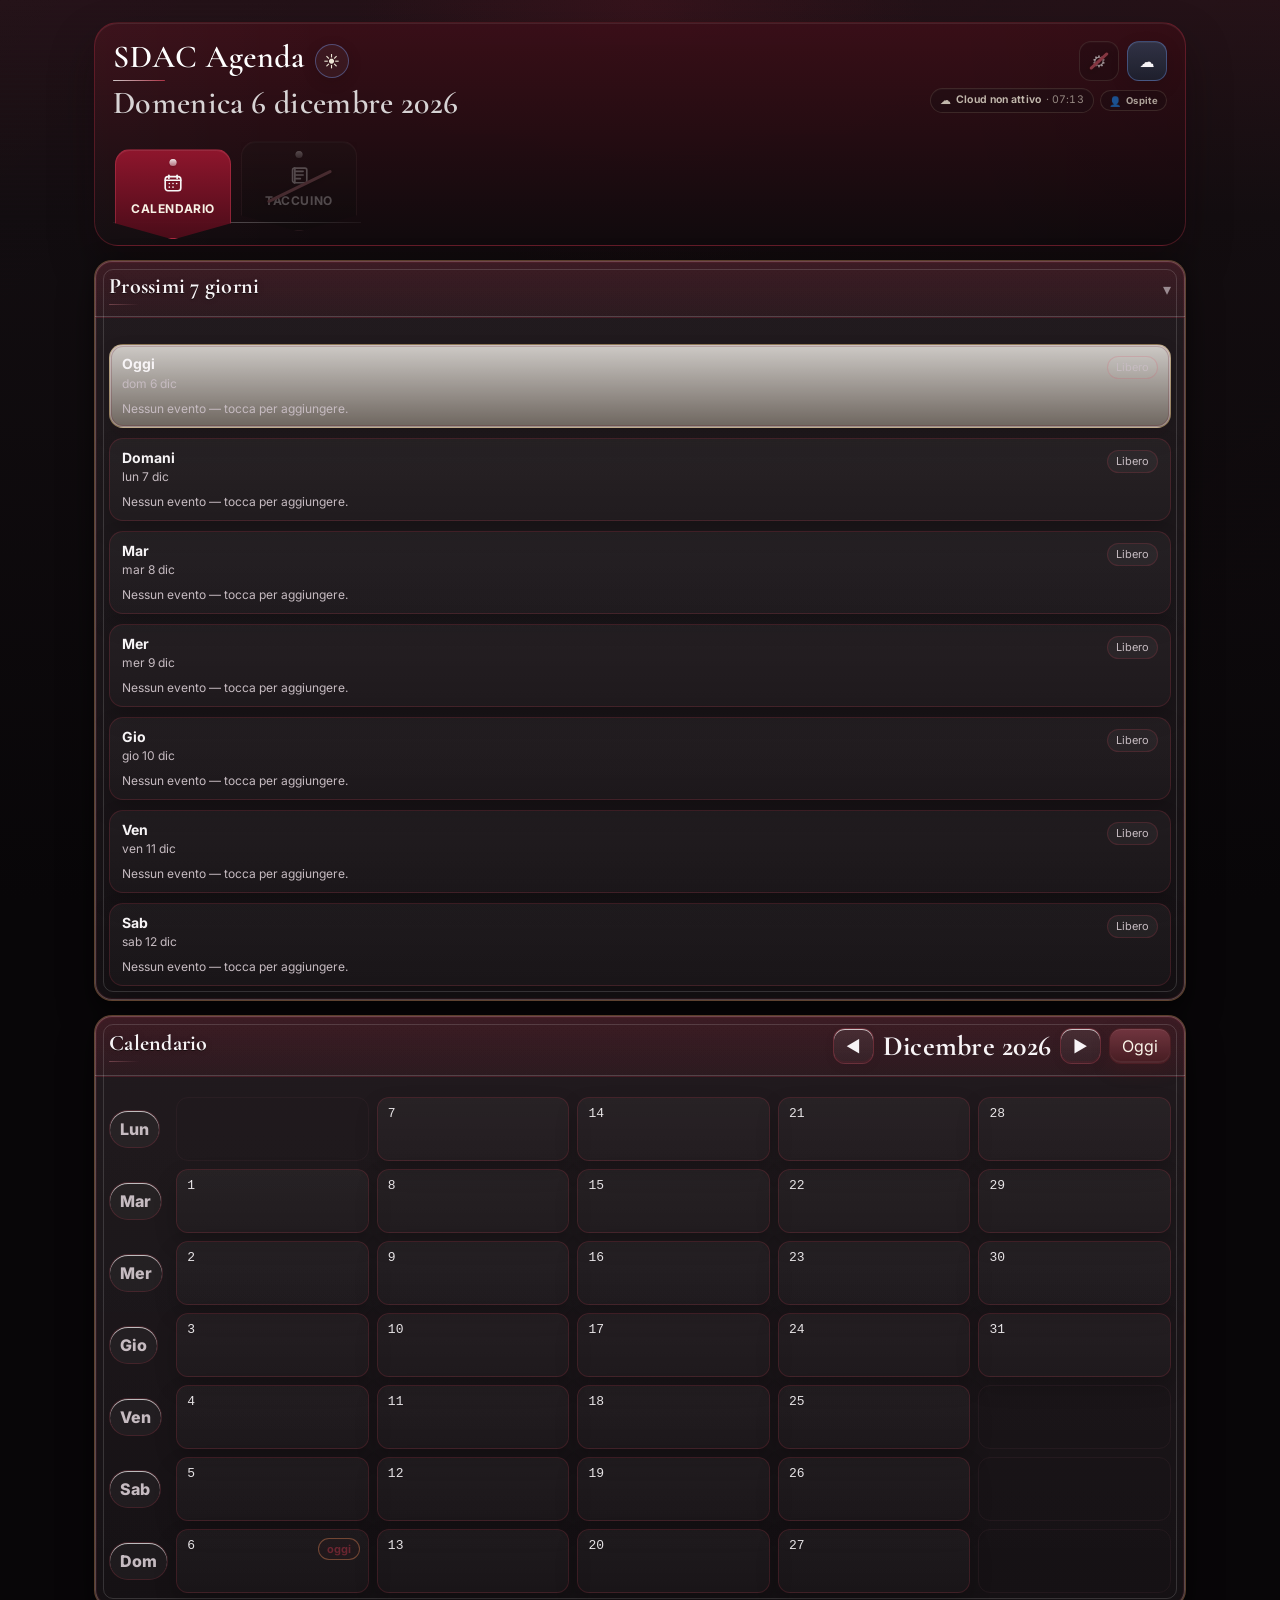
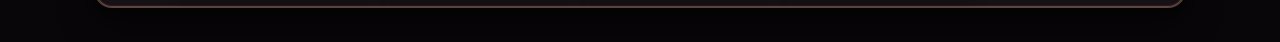
==== index.html @ 1e9d0b1c "Add files via upload" ====
<!doctype html>
<html lang="it">
<head>
  <meta charset="utf-8">
  <meta name="viewport" content="width=device-width, initial-scale=1">
  <meta http-equiv="X-UA-Compatible" content="IE=edge">
  <title>SDAC Agenda - Calendario condiviso della Scuola D'Arte Cinematografica di Genova</title>
  <meta name="theme-color" id="themeColorMeta" content="#9f1020">
  <meta name="description" content="SDAC Agenda: calendario condiviso, taccuino e rubrica per la Scuola D'Arte Cinematografica di Genova.">
  <meta name="apple-mobile-web-app-capable" content="yes">
  <meta name="apple-mobile-web-app-status-bar-style" content="black-translucent">
  <meta name="apple-mobile-web-app-title" content="SDAC Agenda">
  <script>
    (function(){
      try{
        var theme = localStorage.getItem("sdac_agenda_theme");
        if(theme === "light" || theme === "dark"){
          document.documentElement.setAttribute("data-theme", theme);
          document.documentElement.style.colorScheme = theme;
          var meta = document.getElementById("themeColorMeta");
          if(meta) meta.setAttribute("content", theme === "light" ? "#efe6d7" : "#9f1020");
        }
      }catch(e){}
    })();
  </script>
  <link rel="manifest" href="manifest.webmanifest">
  <link rel="icon" href="icons/icon.svg" type="image/svg+xml">
  <link rel="apple-touch-icon" href="icons/apple-touch-icon.png">
  <link rel="preconnect" href="https://fonts.googleapis.com">
  <link rel="preconnect" href="https://fonts.gstatic.com" crossorigin>
  <link href="https://fonts.googleapis.com/css2?family=Cormorant+Garamond:wght@500;600;700&family=Inter:wght@400;500;600;700&display=swap" rel="stylesheet">
  <link rel="stylesheet" href="style.css">
  <style>
    .brandRow{
      display:flex;
      align-items:center;
      gap:10px;
      min-width:0;
    }
    .themeToggleBtn{
      width:34px;
      height:34px;
      padding:0;
      justify-content:center;
      gap:0;
      border-radius:999px;
      border-color:rgba(122,162,255,.38);
      background:rgba(255,255,255,.045);
      color:rgba(244,238,221,.96);
      box-shadow:0 4px 14px rgba(24,10,13,.18);
      flex:0 0 auto;
      transition:border-color .16s ease, background .16s ease, transform .12s ease, box-shadow .16s ease;
    }
    .themeToggleBtn:hover{
      border-color:rgba(122,162,255,.62);
      background:rgba(122,162,255,.10);
      transform:translateY(-1px);
    }
    .themeToggleBtn:active{
      transform:translateY(0);
    }
    .themeToggleBtn .ico{
      font-size:16px;
    }
    :root[data-theme="light"]{
      --bg:#e7dcc8;
      --bg-deep:#d8ccb7;
      --bg-soft:#efe6d7;
      --panel:#fffaf0;
      --panel-strong:#fffdf7;
      --panel-soft:#f2e9d9;
      --text:#3a2a22;
      --muted:#6c584b;
      --line:#d5c2a1;
      --line-strong:#b78d55;
      --accent:#7a3040;
      --accent-strong:#5d2531;
      --accent-soft:#9a5160;
      --accent2:#c39a5d;
      --danger:#9a3f46;
      --shadow:0 18px 36px rgba(86,58,34,.12), 0 6px 14px rgba(86,58,34,.08);
      --shadow-soft:0 10px 22px rgba(86,58,34,.08);
    }
    :root[data-theme="light"] body{
      background:
        radial-gradient(circle at top, rgba(255,255,255,.72), transparent 34%),
        linear-gradient(180deg, #f7f0e4 0%, #ece1cf 30%, #ddd0bb 100%);
    }
    :root[data-theme="light"] body::before{
      background:
        linear-gradient(135deg, rgba(255,255,255,.24), transparent 28%, rgba(165,126,84,.06) 68%, transparent 100%),
        repeating-linear-gradient(0deg, rgba(124,88,57,.03) 0, rgba(124,88,57,.03) 2px, transparent 2px, transparent 5px);
      opacity:.42;
      mix-blend-mode:multiply;
    }
    :root[data-theme="light"] .brandTitle{
      color:#5b2a31;
    }
    :root[data-theme="light"] .brandTitle::after{
      background:linear-gradient(90deg, rgba(122,48,64,.75), rgba(195,154,93,.68));
    }
    :root[data-theme="light"] .todayLine{
      color:#6b5646;
    }
    :root[data-theme="light"] .themeToggleBtn{
      border-color:rgba(122,48,64,.22);
      background:rgba(122,48,64,.06);
      color:#6a2b37;
      box-shadow:0 4px 14px rgba(86,58,34,.10);
    }
    :root[data-theme="light"] .themeToggleBtn:hover{
      border-color:rgba(122,48,64,.42);
      background:rgba(122,48,64,.12);
    }
    :root[data-theme="light"] .card{
      background:rgba(255,252,245,.74);
      backdrop-filter:blur(6px);
    }
    :root[data-theme="light"] .cardHeader{
      background:rgba(122,48,64,.06);
    }
    :root[data-theme="light"] .btn,
    :root[data-theme="light"] .tab{
      background:rgba(122,48,64,.03);
    }
    :root[data-theme="light"] .btn:hover,
    :root[data-theme="light"] .tab:hover{
      background:rgba(122,48,64,.07);
    }
    :root[data-theme="light"] .btn.primary{
      background:rgba(122,48,64,.10);
      border-color:rgba(122,48,64,.30);
    }
    :root[data-theme="light"] .btn.danger{
      background:rgba(154,63,70,.08);
      border-color:rgba(154,63,70,.25);
    }
    :root[data-theme="light"] .bookmarkTab{
      color:#fdf9f1;
      box-shadow:0 12px 20px rgba(86,58,34,.10);
    }
    :root[data-theme="light"] .bookmarkTab--calendar{
      background:linear-gradient(180deg, rgba(139,64,79,.96), rgba(104,43,56,.98));
    }
    :root[data-theme="light"] .bookmarkTab--notebook{
      background:linear-gradient(180deg, rgba(95,112,90,.96), rgba(70,86,66,.98));
      border-color:rgba(120,111,79,.28);
    }
    :root[data-theme="light"] .bookmarkTab--contacts{
      background:linear-gradient(180deg, rgba(173,122,66,.96), rgba(138,95,51,.98));
      border-color:rgba(176,138,74,.30);
    }
    :root[data-theme="light"] .bookmarkTab--today{
      background:linear-gradient(180deg, rgba(175,106,77,.96), rgba(142,78,52,.98));
      border-color:rgba(176,138,74,.28);
    }
    :root[data-theme="light"] .bookmarkTab.active{
      box-shadow:0 14px 24px rgba(86,58,34,.14);
      filter:saturate(1.02) brightness(1.02);
    }
    @media (max-width: 860px){
      .brandRow{
        width:100%;
      }
    }
  </style>

</head>
<body>
  <div class="wrap">
    <header>
      <div class="headerTop">
        <div class="headLeft">
          <div class="brandBlock">
            <div class="brandRow">
              <h1 class="brandTitle">SDAC Agenda</h1>
              <button class="btn iconBtn themeToggleBtn" id="themeToggleBtn" type="button" title="Passa alla modalità chiara" aria-label="Passa alla modalità chiara">
                <span class="ico" id="themeToggleIcon">☀️</span>
              </button>
            </div>
            <button id="todayLine" class="todayLine todayLineButton" type="button" title="Apri Oggi" aria-label="Apri la pagina Oggi"></button>
          </div>
        </div>

        <div class="actionsBlock">
          <div class="actions">
            <button class="btn hidden installActionBtn" id="installBtn" type="button" title="Installa SDAC Agenda">Installa</button>

            <div class="settingsMenuWrap" id="settingsMenuWrap">
              <button class="btn iconBtn settingsMenuBtn" id="settingsMenuBtn" type="button" title="Impostazioni" aria-label="Apri Impostazioni" aria-haspopup="menu" aria-expanded="false">
                <span class="ico" aria-hidden="true">⚙️</span>
              </button>
              <div class="settingsDropdown" id="settingsMenu" role="menu" aria-label="Impostazioni" hidden>
                <button class="settingsMenuItem" id="btnExport" type="button" role="menuitem" title="Esporta tutti i dati in un file JSON">
                  <span class="settingsMenuItemIcon" aria-hidden="true">📤</span>
                  <span>Esporta</span>
                </button>
                <button class="settingsMenuItem" id="btnImportTrigger" type="button" role="menuitem" title="Importa i dati da un file JSON">
                  <span class="settingsMenuItemIcon" aria-hidden="true">⬆️</span>
                  <span>Importa</span>
                </button>
                <input id="importFile" type="file" accept="application/json" aria-label="Importa JSON" hidden>
                <button class="settingsMenuItem settingsMenuItem--danger" id="btnReset" type="button" role="menuitem" title="Azzera tutto dopo aver creato un export di sicurezza">
                  <span class="settingsMenuItemIcon" aria-hidden="true">♻️</span>
                  <span>Reset</span>
                </button>
              </div>
            </div>

            <button class="btn iconBtn cloudActionBtn" id="btnCloudRefresh" type="button" title="Controlla e sincronizza il cloud" aria-label="Controlla e sincronizza il cloud">
              <span class="ico cloudActionIcon" aria-hidden="true">☁️</span>
            </button>
            <button class="btn loginActionBtn" id="loginBtn">Accesso</button>
          </div>

          <div class="headerStatusStack">
            <div class="cloudSyncStatus" id="cloudSyncStatus" data-state="idle" role="status" aria-live="polite" title="Cloud non verificato">
              <span class="cloudStatusIcon" aria-hidden="true">☁️</span>
              <span class="cloudStatusText">Non verificato</span>
              <span class="cloudStatusMeta" aria-hidden="true"></span>
            </div>
            <div class="sessionRoleBadge" id="sessionRoleBadge" data-role="guest" title="Ruolo attivo: Ospite" aria-label="Ruolo attivo: Ospite">
              <span class="sessionRoleIcon" id="sessionRoleIcon" aria-hidden="true">👤</span>
              <span class="sessionRoleText" id="sessionRoleText">Ospite</span>
            </div>
          </div>
        </div>
      </div>

      <div class="headerNav">
        <div class="tabs inlineTabs bookmarkTabs" aria-label="Navigazione principale">
          <div class="tab active bookmarkTab bookmarkTab--calendar" data-view="calendar" role="button" tabindex="0" aria-label="Calendario" title="Calendario">
            <span class="tabPin" aria-hidden="true"></span>
            <span class="tabIcon" aria-hidden="true">
              <svg viewBox="0 0 24 24" fill="none" xmlns="http://www.w3.org/2000/svg">
                <rect x="3.5" y="5" width="17" height="15.5" rx="3"></rect>
                <path d="M7.5 3.5V7"></path>
                <path d="M16.5 3.5V7"></path>
                <path d="M3.5 9H20.5"></path>
                <path d="M8 12.5H8.01"></path>
                <path d="M12 12.5H12.01"></path>
                <path d="M16 12.5H16.01"></path>
                <path d="M8 16.5H8.01"></path>
                <path d="M12 16.5H12.01"></path>
              </svg>
            </span>
            <span class="tabText">Calendario</span>
          </div>
          <div class="tab bookmarkTab bookmarkTab--notebook" data-view="notebook" role="button" tabindex="0" aria-label="Taccuino" title="Taccuino">
            <span class="tabPin" aria-hidden="true"></span>
            <span class="tabIcon" aria-hidden="true">
              <svg viewBox="0 0 24 24" fill="none" xmlns="http://www.w3.org/2000/svg">
                <path d="M7 4.5H18.5C19.6 4.5 20.5 5.4 20.5 6.5V18.5C20.5 19.6 19.6 20.5 18.5 20.5H7"></path>
                <path d="M7 4.5C5.9 4.5 5 5.4 5 6.5V18.5C5 19.6 5.9 19.6 7 20.5"></path>
                <path d="M8.5 8H16.5"></path>
                <path d="M8.5 12H16.5"></path>
                <path d="M8.5 16H13.5"></path>
                <path d="M7.5 4.5V20.5"></path>
              </svg>
            </span>
            <span class="tabText">Taccuino</span>
          </div>
          <div class="tab bookmarkTab bookmarkTab--courses schoolRoleTab" data-view="courses" role="button" tabindex="0" aria-label="Corsi" title="Corsi">
            <span class="tabPin" aria-hidden="true"></span>
            <span class="tabIcon" aria-hidden="true">
              <svg viewBox="0 0 24 24" fill="none" xmlns="http://www.w3.org/2000/svg">
                <path d="M3 9.2 12 4l9 5.2-9 5.2L3 9.2Z"></path>
                <path d="M6.5 11.2V16c2.9 2.2 8.1 2.2 11 0v-4.8"></path>
                <path d="M21 9.3v5.4"></path>
              </svg>
            </span>
            <span class="tabText">Corsi</span>
          </div>
          <div class="tab bookmarkTab bookmarkTab--students schoolRoleTab" data-view="students" role="button" tabindex="0" aria-label="Studenti" title="Studenti">
            <span class="tabPin" aria-hidden="true"></span>
            <span class="tabIcon" aria-hidden="true">
              <svg viewBox="0 0 24 24" fill="none" xmlns="http://www.w3.org/2000/svg">
                <circle cx="9" cy="8" r="3"></circle>
                <path d="M3.8 18.5c.6-3.2 2.5-5 5.2-5s4.6 1.8 5.2 5"></path>
                <circle cx="17" cy="9" r="2.2"></circle>
                <path d="M15.5 14.2c2.8-.5 4.8 1.1 5.2 4.3"></path>
              </svg>
            </span>
            <span class="tabText">Studenti</span>
          </div>
          <div class="tab bookmarkTab bookmarkTab--administration schoolRoleTab" data-view="administration" role="button" tabindex="0" aria-label="Amministrazione" title="Amministrazione">
            <span class="tabPin" aria-hidden="true"></span>
            <span class="tabIcon" aria-hidden="true">
              <svg viewBox="0 0 24 24" fill="none" xmlns="http://www.w3.org/2000/svg">
                <rect x="3.5" y="7" width="17" height="12.5" rx="2.5"></rect>
                <path d="M8 7V5.5C8 4.7 8.7 4 9.5 4h5c.8 0 1.5.7 1.5 1.5V7"></path>
                <path d="M3.5 11.5h17"></path>
                <path d="M12 10v3"></path>
              </svg>
            </span>
            <span class="tabText">Amministr.</span>
          </div>
        </div>
      </div>
    </header>

    <!-- Calendar view -->
    <section id="view-calendar">
      <div class="calendarStack">
        <div class="card agendaWeekCard collapsible" id="agendaWeekCard">
          <div class="cardHeader collapsibleHeader" role="button" tabindex="0" aria-expanded="true" aria-controls="agendaWeekBody">
            <h2>Prossimi 7 giorni</h2>
            <span class="chev">▾</span>
          </div>
          <div class="cardBody" id="agendaWeekBody">
            <div class="agendaWeekList" id="agendaWeekList"></div>
          </div>
        </div>

        <div class="card todoPanelCard">
          <div class="cardBody">
            <div id="todoMiniPanel" class="todoMiniPanel">
              <div class="todoMiniHead">
                <div id="toggleTodos" class="summaryLink" role="button" tabindex="0" aria-expanded="true" aria-controls="todoMiniBody">
                  <div class="summaryLinkLabel">
                    <div class="summaryTitle">Attività in evidenza</div>
                  </div>
                  <div class="summaryLinkRight" aria-hidden="true">
                    <span class="miniChevron">▾</span>
                  </div>
                </div>
                <button class="miniPlusBtn" id="openTodosBtn" type="button" aria-label="Apri Taccuino SDAC" title="Apri Taccuino SDAC">+</button>
              </div>

              <div class="todoMiniBody" id="todoMiniBody">
                <div class="list" id="todoActiveList"></div>
              </div>
            </div>
          </div>
        </div>

        <div class="card calendarMonthCard">
          <div class="cardHeader">
            <h2>Calendario</h2>
            <div class="calControls">
              <button class="btn" id="prevMonth" title="Mese precedente">◀</button>
              <div class="monthTitle" id="monthTitle">—</div>
              <button class="btn" id="nextMonth" title="Mese successivo">▶</button>
              <button class="btn primary" id="jumpToday" title="Vai al mese corrente">Oggi</button>
            </div>
          </div>
          <div class="cardBody">
            <div class="calListGrid" id="calListGrid"></div>
          </div>
        </div>
      </div>
    </section>

    <!-- Notebook view -->
    <section id="view-notebook" class="hidden">
      <div class="grid">
        <div class="card notesCard">
          <div class="cardHeader">
            <h2>Note operative SDAC</h2>
          </div>
          <div class="cardBody notesCardBody">

            <div class="card collapsible collapsed notesEditorCard" id="notesEditorCard" style="box-shadow:none">
              <div class="cardHeader collapsibleHeader" role="button" tabindex="0" aria-expanded="false" aria-controls="notesEditorBody">
                <h2>Scrivi / Modifica nota</h2>
                <div class="notesHeaderMeta">
                  <span class="hint" id="notesEditorStatus">Nuova nota</span>
                  <span class="chev">▾</span>
                </div>
              </div>
              <div class="cardBody" id="notesEditorBody">
                <div class="field">
                  <label>Titolo</label>
                  <input id="quickNoteTitle" type="text" placeholder="Es: Idee, appunti, cose da ricordare...">
                </div>
                <div class="field">
                  <label>Nota</label>
                  <textarea id="quickNotes" placeholder="Scrivi qui..."></textarea>
                </div>

                <div class="notesToolbar">
                  <div class="notesToolbarActions">
                    <button class="btn primary" id="btnSaveNote" type="button">Salva</button>
                  </div>
                </div>
              </div>
            </div>

            <div class="card collapsible notesListCard" id="notesListCard" style="box-shadow:none">
              <div class="cardHeader collapsibleHeader" role="button" tabindex="0" aria-expanded="true" aria-controls="notesListBody">
                <h2>Elenco note</h2>
                <div class="notesHeaderMeta">
                  <span class="hint" id="notesCount">Nessuna nota</span>
                  <button class="btn notesHeaderBtn" id="btnNotesFavorites" type="button" aria-pressed="false">Preferiti</button>
                  <button class="btn notesHeaderBtn" id="btnOpenNoteEditor" type="button">Nuova</button>
                  <span class="chev">▾</span>
                </div>
              </div>
              <div class="cardBody" id="notesListBody">
                <div class="list notesList" id="notesList"></div>
              </div>
            </div>
          </div>
        </div>

        <div class="card">
          <div class="cardHeader">
            <h2>Taccuino SDAC: cose da fare</h2>
          </div>
          <div class="cardBody todoNotebookBody">
            <div class="card collapsible collapsed todoAddCard" id="todoAddCard" style="box-shadow:none">
              <div class="cardHeader collapsibleHeader" role="button" tabindex="0" aria-expanded="false" aria-controls="todoAddBody">
                <h2>Aggiungi</h2>
                <span class="chev">▾</span>
              </div>
              <div class="cardBody" id="todoAddBody">
                <div class="field">
                  <label>Attività</label>
                  <input id="todoText" type="text" placeholder="Es: chiamare il docente di montaggio / preparare il post del corso">
                </div>
                <div class="row">
                  <div class="field">
                    <label>Priorità</label>
                    <select id="todoPriority">
                      <option value="med">Media</option>
                      <option value="high">Alta</option>
                      <option value="low">Bassa</option>
                    </select>
                  </div>
                  <div class="field">
                    <label>Tag (opzionale)</label>
                    <input id="todoTag" type="text" placeholder="didattica, social, youtube, soci...">
                  </div>
                  <div class="tight">
                    <button class="btn primary" id="addTodo" style="width:100%">Aggiungi</button>
                  </div>
                </div>
              </div>
            </div>

            <div class="card collapsible todoListCard" id="todoListCard" style="box-shadow:none">
              <div class="cardHeader collapsibleHeader" role="button" tabindex="0" aria-expanded="true" aria-controls="todoListBody">
                <h2>Lista</h2>
                <div class="todoListMeta">
                  <span class="hint" id="todoTotalCount"></span>
                  <span class="chev">▾</span>
                </div>
              </div>
              <div class="cardBody" id="todoListBody">
                <div class="list" id="todoList"></div>

                <div class="divider"></div>

                <div class="row todoListFiltersRow" style="justify-content:flex-end;">
                  <input id="todoSearch" type="text" placeholder="Cerca attività, tag o parola chiave...">
                  <select id="todoFilter" class="tight" style="max-width:220px">
                    <option value="all">Tutti</option>
                    <option value="active">Attivi</option>
                    <option value="done">Completati</option>
                  </select>
                </div>
              </div>
            </div>
          </div>
        </div>

        <div class="card notebookContactsCard">
          <div class="cardHeader">
            <h2>Rubrica</h2>
            <button class="btn" id="openContactBtn">+ Aggiungi nuovo</button>
          </div>
          <div class="cardBody">
            <div class="row contactsTools">
              <div class="field">
                <label>Cerca contatto</label>
                <input id="contactSearch" type="text" placeholder="Nome, ruolo, telefono, email o note...">
              </div>
              <div class="field contactsFilterField">
                <label>Categoria</label>
                <select id="contactCategoryFilter">
                  <option value="all">Tutte</option>
                  <option value="docenti">Docenti</option>
                  <option value="allievi">Allievi</option>
                  <option value="collaboratori">Collaboratori</option>
                  <option value="partner">Partner</option>
                  <option value="fornitori">Fornitori</option>
                  <option value="altro">Altro</option>
                </select>
              </div>
            </div>

            <div class="contactsMetaRow">
              <div class="hint" id="contactsMeta">Nessun contatto salvato.</div>
            </div>

            <div class="list contactList" id="contactList"></div>
          </div>
        </div>

      </div>
    </section>

    <!-- Today view -->
    <section id="view-today" class="hidden">
      <div class="todayStack">
        <div class="card todayHeroCard">
          <div class="cardBody">
            <div class="todayHeroTopRow">
              <button class="smallBtn todayNavBtn" id="todayPrevBtn" type="button" aria-label="Giorno precedente" title="Giorno precedente">&#8592;</button>
              <div class="todayHeroCenter">
                <div class="todayHeroKicker" id="todayHeroKicker">Oggi</div>
                <div class="todayHeroDate" id="todayHeroDate">—</div>
                <div class="todayHeroSubline" id="todayHeroSubline">SDAC · cinema, memoria, visione</div>
              </div>
              <button class="smallBtn todayNavBtn" id="todayNextBtn" type="button" aria-label="Giorno successivo" title="Giorno successivo">&#8594;</button>
            </div>
          </div>
        </div>

        <div class="card todayAstronomyCard">
          <div class="cardHeader"><h2>Compleanno del giorno</h2></div>
          <div class="cardBody">
            <div class="todayPersonBlock">
              <div class="todayPersonHeadline" id="todayPersonHeadline">—</div>
              <p class="todayText todayCardNote todayPersonNote" id="todayPersonNote">—</p>
            </div>
          </div>
        </div>

        <div class="card todayFeastCard">
          <div class="cardHeader"><h2>Eventi del giorno</h2></div>
          <div class="cardBody">
            <div class="todaySectionTitle" id="todayHistoryTitle">—</div>
            <div class="todaySectionSub" id="todayHistorySubtitle">—</div>
            <p class="todayText" id="todayHistoryText">—</p>
          </div>
        </div>


        <div class="card todayProverbCard">
          <div class="cardHeader"><h2>Citazione del giorno</h2></div>
          <div class="cardBody">
            <div class="todayProverbOriginal" id="todayQuoteText">—</div>
            <div class="todayProverbTranslation" id="todayQuoteAuthor">—</div>
            <p class="todayText" id="todayQuoteNote">—</p>
          </div>
        </div>
      </div>
    </section>

    <!-- Courses view -->
    <section id="view-courses" class="hidden schoolView">
      <div class="schoolStack">
        <div class="card schoolHeroCard">
          <div class="cardBody schoolHeroBody">
            <div>
              <div class="schoolEyebrow">Anno accademico</div>
              <h2 class="schoolHeroTitle">Corsi SDAC <span id="coursesAcademicYear">2026/2027</span></h2>
              <div class="hint" id="coursesRoleHint">Seleziona un corso per aprire registro, iscritti e lezioni.</div>
            </div>
            <div class="schoolHeroStats">
              <div class="schoolStat"><strong id="coursesVisibleCount">0</strong><span>Corsi</span></div>
              <div class="schoolStat"><strong id="coursesStudentCount">0</strong><span>Iscritti</span></div>
            </div>
          </div>
        </div>

        <div class="schoolCourseGrid" id="courseGrid"></div>

        <div class="card schoolCourseDetail hidden" id="courseDetailCard">
          <div class="cardHeader schoolCourseDetailHeader">
            <div>
              <div class="schoolEyebrow" id="courseDetailEyebrow">Corso</div>
              <h2 id="courseDetailTitle">—</h2>
              <div class="hint" id="courseDetailMeta">—</div>
            </div>
            <button class="btn courseBackBtn" id="closeCourseDetailBtn" type="button" aria-label="Torna all’elenco dei corsi">‹ Corsi</button>
          </div>
          <div class="cardBody">
            <div class="schoolCoursePanels">
              <div class="card schoolInnerCard" id="courseSettingsCard">
                <div class="cardHeader"><h2>Configurazione corso</h2></div>
                <div class="cardBody">
                  <div class="row">
                    <div class="field">
                      <label>Docente</label>
                      <input id="courseTeacherName" type="text" placeholder="Nome docente">
                    </div>
                    <div class="field">
                      <label>Email account Docente/i</label>
                      <input id="courseTeacherEmail" type="text" inputmode="email" placeholder="docente1@email.it, docente2@email.it">
                    </div>
                  </div>
                  <div class="row">
                    <div class="field">
                      <label>Giorno</label>
                      <select id="courseWeekday">
                        <option value="1">Lunedì</option><option value="2">Martedì</option><option value="3">Mercoledì</option><option value="4">Giovedì</option><option value="5">Venerdì</option><option value="6">Sabato</option><option value="0">Domenica</option>
                      </select>
                    </div>
                    <div class="field"><label>Ora inizio</label><input id="courseStartTime" type="time"></div>
                    <div class="field"><label>Ora fine</label><input id="courseEndTime" type="time"></div>
                    <div class="field"><label>Prima lezione</label><input id="courseFirstDate" type="date"></div>
                    <div class="field"><label>Numero lezioni</label><input id="courseLessonTarget" type="number" min="0" step="1" placeholder="Es: 10"></div>
                  </div>
                  <button class="btn primary" id="saveCourseSettingsBtn" type="button">Salva configurazione</button>
                </div>
              </div>

              <div class="card schoolInnerCard">
                <div class="cardHeader"><h2>Iscritti</h2><span class="hint" id="courseRosterCount">0 studenti</span></div>
                <div class="cardBody"><div class="schoolRoster" id="courseRoster"></div></div>
              </div>
            </div>

            <div class="card schoolInnerCard schoolLessonComposer" id="lessonComposerCard">
              <div class="cardHeader"><h2>Nuova lezione / registro</h2></div>
              <div class="cardBody">
                <input id="lessonEditingId" type="hidden">
                <div class="row">
                  <div class="field"><label>Data</label><input id="lessonDate" type="date"></div>
                  <div class="field"><label>Inizio</label><input id="lessonStartTime" type="time"></div>
                  <div class="field"><label>Fine</label><input id="lessonEndTime" type="time"></div>
                </div>
                <div class="field"><label>Argomenti svolti</label><input id="lessonTopic" type="text" placeholder="Es: Campi, piani e movimenti di macchina"></div>
                <div class="field"><label>Note della lezione</label><textarea id="lessonNotes" placeholder="Esercitazioni, materiali, comunicazioni agli studenti..."></textarea></div>
                <div class="schoolAttendanceBox">
                  <div class="schoolAttendanceHead">
                    <strong>Presenze</strong>
                    <button class="smallBtn" id="markAllPresentBtn" type="button">Segna tutti presenti</button>
                  </div>
                  <div class="schoolAttendanceEditor" id="lessonAttendanceEditor"></div>
                </div>
                <div class="schoolFormActions">
                  <button class="btn primary" id="saveLessonBtn" type="button">Salva lezione</button>
                  <button class="btn hidden" id="cancelLessonEditBtn" type="button">Annulla modifica</button>
                </div>
              </div>
            </div>

            <div class="schoolSectionHead">
              <div><div class="schoolEyebrow">Registro</div><h2>Lezioni</h2></div>
              <div class="hint" id="courseLessonCount">Nessuna lezione</div>
            </div>
            <div class="schoolLessonList" id="courseLessonList"></div>
          </div>
        </div>
      </div>
    </section>

    <!-- Students view -->
    <section id="view-students" class="hidden schoolView">
      <div class="schoolStack">
        <div class="card schoolHeroCard">
          <div class="cardBody schoolHeroBody">
            <div>
              <div class="schoolEyebrow">Anno accademico</div>
              <h2 class="schoolHeroTitle">Studenti <span id="studentsAcademicYear">2026/2027</span></h2>
            </div>
            <button class="btn primary" id="addStudentBtn" type="button">+ Nuovo studente</button>
          </div>
        </div>

        <div class="card schoolFiltersCard">
          <div class="cardBody schoolFilterRow">
            <div class="field"><label>Cerca</label><input id="studentSearch" type="search" placeholder="Nome, email, telefono..."></div>
            <div class="field"><label>Corso</label><select id="studentCourseFilter"><option value="all">Tutti i corsi</option></select></div>
          </div>
        </div>

        <div class="schoolSectionHead">
          <div><div class="schoolEyebrow">Anagrafica</div><h2>Elenco studenti</h2></div>
          <div class="hint" id="studentListMeta">Nessuno studente</div>
        </div>
        <div class="schoolStudentList" id="studentList"></div>
      </div>
    </section>

    <!-- Administration view -->
    <section id="view-administration" class="hidden schoolView administrationView">
      <div class="schoolStack">
        <div class="card schoolHeroCard administrationHeroCard">
          <div class="cardBody schoolHeroBody">
            <div>
              <div class="schoolEyebrow">Gestione economica</div>
              <h2 class="schoolHeroTitle">Amministrazione <span id="administrationAcademicYear">2026/2027</span></h2>
            </div>
            <div class="administrationHeroStats">
              <div class="schoolStat"><strong id="administrationExpectedTotal">€ 0</strong><span>Quote</span></div>
              <div class="schoolStat"><strong id="administrationPaidTotal">€ 0</strong><span>Incassato</span></div>
              <div class="schoolStat"><strong id="administrationBalanceTotal">€ 0</strong><span>Residuo</span></div>
              <div class="schoolStat"><strong id="administrationOverdueCount">0</strong><span>Scadute</span></div>
            </div>
          </div>
        </div>

        <div class="administrationSectionTabs" id="administrationSectionTabs" aria-label="Sezioni amministrazione">
          <button class="administrationSectionTab adminOnlySection" type="button" data-admin-section="overview">Panoramica</button>
          <button class="administrationSectionTab active" type="button" data-admin-section="fees">Quote studenti</button>
          <button class="administrationSectionTab" type="button" data-admin-section="deadlines">Scadenze</button>
          <button class="administrationSectionTab future adminOnlySection" type="button" data-admin-section="expenses" disabled>Spese <small>più avanti</small></button>
          <button class="administrationSectionTab future adminOnlySection" type="button" data-admin-section="income" disabled>Altre entrate <small>più avanti</small></button>
          <button class="administrationSectionTab future adminOnlySection" type="button" data-admin-section="balance" disabled>Bilancio <small>più avanti</small></button>
        </div>

        <div class="administrationPanel hidden" id="administrationOverviewPanel">
          <div class="schoolSectionHead administrationCompactHeading">
            <div class="schoolEyebrow">Panoramica Admin <span class="schoolEyebrowSub">· Quote per corso</span></div>
          </div>
          <div class="administrationCourseSummary" id="administrationCourseSummary"></div>
        </div>

        <div class="administrationPanel" id="administrationFeesPanel">
          <div class="card schoolFiltersCard">
            <div class="cardBody administrationFilterRow">
              <div class="field"><label>Cerca</label><input id="administrationSearch" type="search" placeholder="Studente, corso..."></div>
              <div class="field"><label>Corso</label><select id="administrationCourseFilter"><option value="all">Tutti i corsi</option></select></div>
              <div class="field"><label>Stato</label><select id="administrationStatusFilter"><option value="all">Tutti</option><option value="settled">Saldati</option><option value="ok">In regola / parziali</option><option value="unpaid">Da iniziare</option><option value="overdue">Scaduti</option></select></div>
            </div>
          </div>
          <div class="schoolSectionHead administrationCompactHeading">
            <div class="schoolEyebrow">Quote studenti <span class="schoolEyebrowSub">· situazione pagamenti</span></div>
            <div class="hint" id="administrationFeesMeta">Nessuna iscrizione</div>
          </div>
          <div class="administrationFeeList" id="administrationFeeList"></div>
        </div>

        <div class="administrationPanel hidden" id="administrationDeadlinesPanel">
          <div class="schoolSectionHead">
            <div><div class="schoolEyebrow">Scadenze</div><h2>Prossimi pagamenti da seguire</h2></div>
            <div class="hint">La scadenza è facoltativa e non impone un importo: serve solo come promemoria.</div>
          </div>
          <div class="administrationDeadlineList" id="administrationDeadlineList"></div>
        </div>
      </div>
    </section>

  </div>

  <!-- Finance modal -->
  <div class="overlay" id="financeOverlay" role="dialog" aria-modal="true" aria-hidden="true">
    <div class="modal financeModal">
      <div class="modalHeader">
        <div>
          <div class="schoolEyebrow" id="financeModalCourse">Corso</div>
          <h3 id="financeModalTitle">Situazione economica</h3>
        </div>
        <button class="btn" id="closeFinanceBtn" type="button">Chiudi</button>
      </div>
      <div class="modalBody financeModalBody">
        <input id="financeStudentId" type="hidden">
        <input id="financeCourseId" type="hidden">

        <div class="financeSummaryGrid">
          <div><span>Quota corso</span><strong id="financeFeeDisplay">€ 0</strong></div>
          <div><span>Pagato</span><strong id="financePaidDisplay">€ 0</strong></div>
          <div><span>Residuo</span><strong id="financeBalanceDisplay">€ 0</strong></div>
          <div><span>Stato</span><strong class="financeStatusBadge" id="financeStatusDisplay">—</strong></div>
        </div>

        <div class="financeSettingsGrid">
          <div class="field">
            <label>Quota totale del corso</label>
            <input id="financeCourseFee" type="number" min="0" step="1" inputmode="decimal">
            <div class="hint">Precompilata dal corso; modificabile per sconti o accordi particolari.</div>
          </div>
          <div class="field">
            <label>Prossima scadenza (facoltativa)</label>
            <input id="financeNextDueDate" type="date">
            <div class="hint">Nessun importo previsto: lo studente può pagare la cifra concordata al momento.</div>
          </div>
          <div class="field financeWideField">
            <label>Nota scadenza / amministrativa</label>
            <input id="financeNextDueNote" type="text" placeholder="Es: ricontattare a dicembre, saldo entro fine corso...">
          </div>
          <div class="financeSettingsActions financeWideField">
            <button class="btn" id="saveFinanceSettingsBtn" type="button">Salva quota e scadenza</button>
          </div>
        </div>

        <div class="divider"></div>
        <div class="schoolSectionHead financeSectionHead">
          <div><div class="schoolEyebrow">Movimenti</div><h2>Pagamenti registrati</h2></div>
          <div class="hint">L'acconto standard è 300 €, compreso nella quota totale.</div>
        </div>
        <div class="financePaymentList" id="financePaymentList"></div>

        <div class="card schoolInnerCard financeAddCard">
          <div class="cardHeader"><h2>Registra pagamento</h2></div>
          <div class="cardBody">
            <div class="financePaymentForm">
              <div class="field"><label>Tipo</label><select id="financePaymentKind"><option value="deposit">Acconto</option><option value="payment">Pagamento / rata</option></select></div>
              <div class="field"><label>Importo</label><input id="financePaymentAmount" type="number" min="0.01" step="0.01" inputmode="decimal" placeholder="300"></div>
              <div class="field"><label>Data</label><input id="financePaymentDate" type="date"></div>
              <div class="field"><label>Metodo (facoltativo)</label><select id="financePaymentMethod"><option value="">—</option><option value="Bonifico">Bonifico</option><option value="Contanti">Contanti</option><option value="Carta/POS">Carta / POS</option><option value="Altro">Altro</option></select></div>
              <div class="field financeWideField"><label>Nota</label><input id="financePaymentNote" type="text" placeholder="Nota facoltativa sul pagamento"></div>
              <div class="financeWideField"><button class="btn primary" id="addFinancePaymentBtn" type="button">Registra pagamento</button></div>
            </div>
          </div>
        </div>
      </div>
    </div>
  </div>

  <!-- Student modal -->
  <div class="overlay" id="studentOverlay" role="dialog" aria-modal="true" aria-hidden="true">
    <div class="modal schoolStudentModal">
      <div class="modalHeader">
        <h3 id="studentModalTitle">Nuovo studente</h3>
        <div style="display:flex; gap:8px; flex-wrap:wrap;">
          <button class="btn primary" id="saveStudentBtn" type="button">Salva</button>
          <button class="btn danger hidden" id="deleteStudentBtn" type="button">Elimina</button>
          <button class="btn" id="closeStudentBtn" type="button">Chiudi</button>
        </div>
      </div>
      <div class="modalBody schoolStudentModalBody">
        <input id="studentEditingId" type="hidden">
        <div class="row">
          <div class="field"><label>Nome</label><input id="studentFirstName" type="text" autocomplete="given-name"></div>
          <div class="field"><label>Cognome</label><input id="studentLastName" type="text" autocomplete="family-name"></div>
        </div>
        <div class="row">
          <div class="field"><label>Email</label><input id="studentEmail" type="email" autocomplete="email"></div>
          <div class="field"><label>Telefono</label><input id="studentPhone" type="tel" autocomplete="tel"></div>
        </div>
        <div class="field">
          <label>Corsi frequentati</label>
          <div class="schoolCourseChecks" id="studentCourseChecks"></div>
        </div>
        <div class="field"><label>Note</label><textarea id="studentNotes" placeholder="Informazioni utili sull'iscrizione o comunicazioni interne..."></textarea></div>
        <div class="schoolAttendanceSummary" id="studentAttendanceSummary"></div>
      </div>
    </div>
  </div>

  <!-- Day modal -->
  <div class="overlay" id="dayOverlay" role="dialog" aria-modal="true" aria-hidden="true">
    <div class="modal">
      <div class="modalHeader">
        <h3 id="dayTitle">—</h3>
        <div style="display:flex; gap:8px; flex-wrap:wrap;">
          <button class="btn primary" id="btnAddEvent">Aggiungi</button>
          <button class="btn" id="btnCancelEventEdit" type="button" hidden>Annulla</button>
          <button class="btn" id="btnCloseDay" title="Chiudi (Esc)">Chiudi</button>
        </div>
      </div>
      <div class="modalBody">
        <div class="card collapsible collapsed" id="addEventCard" style="box-shadow:none">
          <div class="cardHeader collapsibleHeader" role="button" tabindex="0" aria-expanded="false">
            <h2 id="addEventTitle">Aggiungi evento</h2>
            <span class="chev">▾</span>
          </div>
          <div class="cardBody">
            <div class="row">
              <div class="field">
                <label>Titolo</label>
                <input id="evTitle" type="text" placeholder="Es: Riunione soci / montaggio / attrezzatura / pubblicazione...">
              </div>
              <div class="field">
                <label>Orario (opzionale)</label>
                <input id="evTime" type="time">
              </div>
            </div>
            <div class="row">
              <div class="field">
                <label>Categoria</label>
                <select id="evCat">
                  <option value="appuntamenti">🔴 Appuntamenti</option>
                  <option value="corsi">🎬 Corsi</option>
                  <option value="riprese">🎥 Riprese</option>
                  <option value="attrezzatura">🛠️ Attrezzatura</option>
                  <option value="montaggio">🖥️ Montaggio</option>
                  <option value="riunione">👥 Riunione</option>
                  <option value="comunicazione">📣 Comunicazione</option>
                  <option value="social">📱 Social</option>
                  <option value="youtube">▶️ YouTube</option>
                  <option value="other" selected>⚪ Altro</option>
                </select>
              </div>
              <div class="field">
                <label>Luogo / link (opzionale)</label>
                <input id="evWhere" type="text" placeholder="Es: Villa Bombrini / link Meet / set / aula">
              </div>
            </div>
            <div class="field">
              <label>Note (opzionale)</label>
              <textarea id="evNotes" placeholder="Dettagli operativi, scaletta, contatti, promemoria..."></textarea>
            </div>
            <button class="btn" id="btnPrintDay" title="Stampa eventi del giorno">Stampa</button>
            <div class="hint" style="margin-top:8px">Ordinati per orario (se c’è), poi per inserimento.</div>
          </div>
        </div>

        <div class="card collapsible" id="eventsCard" style="box-shadow:none">
          <div class="cardHeader collapsibleHeader" role="button" tabindex="0" aria-expanded="true">
            <h2>Eventi</h2>
            <span class="chev">▾</span>
          </div>
          <div class="cardBody">
            <div class="list" id="dayEventsList"></div>
          </div>
        </div>
      </div>
    </div>
  </div>

  <!-- Contact modal -->
  <div class="overlay" id="contactOverlay" role="dialog" aria-modal="true" aria-hidden="true">
    <div class="modal contactModal">
      <div class="modalHeader">
        <h3 id="contactModalTitle">Aggiungi contatto</h3>
        <div style="display:flex; gap:8px; flex-wrap:wrap;">
          <button class="btn primary" id="saveContactBtn">Salva</button>
          <button class="btn" id="closeContactBtn" title="Annulla">Annulla</button>
        </div>
      </div>
      <div class="modalBody contactModalBody">
        <div class="field">
          <label>Nome</label>
          <input id="contactName" type="text" placeholder="Nome e cognome">
        </div>
        <div class="field">
          <label>Telefono</label>
          <input id="contactPhone" type="tel" placeholder="Telefono / WhatsApp">
        </div>
        <div class="field">
          <label>Email</label>
          <input id="contactEmail" type="email" placeholder="email@sdac.it">
        </div>
        <div class="field">
          <label>Categoria</label>
          <select id="contactCategory">
            <option value="docenti">Docenti</option>
            <option value="allievi">Allievi</option>
            <option value="collaboratori">Collaboratori</option>
            <option value="partner">Partner</option>
            <option value="fornitori">Fornitori</option>
            <option value="altro" selected>Altro</option>
          </select>
        </div>
        <div class="field contactNotesField">
          <label>Note / ruolo / dettagli</label>
          <textarea id="contactNotes" placeholder="Es: docente di montaggio, allievo corso regia, partner media, disponibilità, link utili..."></textarea>
        </div>
        <div class="hint contactModalHint">I contatti SDAC vengono salvati insieme al resto dell’agenda e rientrano anche in export/import.</div>
      </div>
    </div>
  </div>


  <!-- Account modal -->
  <div class="overlay" id="accountOverlay" role="dialog" aria-modal="true" aria-hidden="true">
    <div class="modal accountModal">
      <div class="modalHeader">
        <h3 id="accountModalTitle">Accesso SDAC</h3>
        <div style="display:flex; gap:8px; flex-wrap:wrap;">
          <button class="btn" id="closeAccountBtn" type="button" title="Chiudi">Chiudi</button>
        </div>
      </div>
      <div class="modalBody accountModalBody">
        <div class="accountIntro">
          <div class="accountIntroTitle">Accesso riservato SDAC</div>
          <p class="accountIntroText">Gli account vengono invitati dalla scuola e ricevono un ruolo: Admin, Socio o Docente. Tutti lavorano sullo stesso Cloud SDAC, con permessi diversi in base al ruolo.</p>
        </div>

        <div class="accountStatus hidden" id="accountStatus"></div>

        <div class="accountGuestView" id="accountGuestView">
          <div class="accountPane" id="accountLoginPane">
            <div class="accountPaneTitle">Accedi con il tuo account SDAC</div>
            <form id="accountLoginForm" autocomplete="on">
              <div class="field">
                <label for="accountLoginEmail">Email</label>
                <input id="accountLoginEmail" name="username" type="email" placeholder="nome@email.com" autocomplete="username" inputmode="email" list="accountRecentEmails" autocapitalize="none" spellcheck="false">
                <datalist id="accountRecentEmails"></datalist>
              </div>
              <div class="field">
                <label for="accountLoginPassword">Password</label>
                <input id="accountLoginPassword" name="password" type="password" placeholder="Password" autocomplete="current-password">
              </div>
              <div class="accountFormActions">
                <button class="btn primary" id="btnAccountLogin" type="submit">Accedi</button>
                <button class="btn" id="btnAccountContinueFreeLogin" type="button">Continua senza accesso</button>
                <button class="btn" id="btnAccountRecover" type="button">Password dimenticata?</button>
              </div>
            </form>
            <div class="hint">Gli account autorizzati vengono invitati dalla SDAC. Le email usate di recente possono essere suggerite da Agenda; le password restano affidate esclusivamente al browser o al password manager.</div>
          </div>

          <div class="accountPane hidden" id="accountPasswordPane">
            <div class="accountPaneTitle" id="accountPasswordTitle">Crea la tua password</div>
            <p class="accountPasswordText" id="accountPasswordText">Scegli una password per completare l'accesso al tuo account SDAC.</p>
            <form id="accountPasswordForm" autocomplete="on">
              <div class="field">
                <label for="accountNewPassword">Nuova password</label>
                <input id="accountNewPassword" name="new-password" type="password" placeholder="Nuova password" autocomplete="new-password">
              </div>
              <div class="field">
                <label for="accountNewPasswordConfirm">Conferma password</label>
                <input id="accountNewPasswordConfirm" name="new-password-confirm" type="password" placeholder="Ripeti la password" autocomplete="new-password">
              </div>
              <div class="accountFormActions">
                <button class="btn primary" id="btnAccountSetPassword" type="submit">Imposta password</button>
                <button class="btn" id="btnAccountPasswordCancel" type="button">Torna all'accesso</button>
              </div>
            </form>
            <div class="hint">La password non viene salvata da SDAC Agenda. Se il browser lo propone, puoi memorizzarla nel suo gestore credenziali.</div>
          </div>
        </div>

        <div class="accountUserView hidden" id="accountUserView">
          <div class="accountPaneTitle">Il tuo account</div>
          <div class="accountInfoGrid">
            <div class="accountInfoItem">
              <span class="accountInfoLabel">Email</span>
              <strong id="accountUserEmail">—</strong>
            </div>
            <div class="accountInfoItem">
              <span class="accountInfoLabel">Ruolo</span>
              <strong class="accountRoleBadge" id="accountUserRole" data-role="none">—</strong>
            </div>
            <div class="accountInfoItem">
              <span class="accountInfoLabel">Sincronizzazione</span>
              <strong id="accountUserSync">Attiva</strong>
            </div>
          </div>

          <div class="accountUserCard" id="accountUserCtaCard">
            <div class="accountUserCardTitle" id="accountUserCtaTitle">Cloud SDAC condiviso</div>
            <p class="accountUserCardText" id="accountUserCtaText">I permessi dell'interfaccia dipendono dal ruolo assegnato al tuo account.</p>
            <div class="accountFormActions">
              <button class="btn primary" id="btnAccountManagePremium" type="button">Sincronizzazione cloud</button>
              <button class="btn danger" id="btnAccountLogout" type="button">Esci</button>
            </div>
          </div>

          <div class="accountPermissionSummary" id="accountPermissionSummary"></div>
        </div>
      </div>
    </div>
  </div>

  <script src="https://identity.netlify.com/v1/netlify-identity-widget.js"></script>
  <script src="oggi/today-data-core.js"></script>
  <script src="oggi/today-data-2026-04.js"></script>
  <script src="oggi/today-data-2026-05.js"></script>
  <script src="oggi/today-data-2026-06.js"></script>
  <script src="oggi/today-data-2026-07.js"></script>
  <script src="oggi/today-utils.js"></script>
  <script src="oggi/today-view.js"></script>
  <script src="app.js"></script>
  <script src="account.js"></script>
</body>
</html>
---- style.css ----
:root{
      --bg:#3f171d;
      --bg-deep:#2a1015;
      --bg-soft:#5a252d;
      --panel:#f3ebd8;
      --panel-strong:#fbf6ea;
      --panel-soft:#e8ddbf;
      --text:#2b211b;
      --muted:#6b5646;
      --line:#c9b48a;
      --line-strong:#b08a4a;
      --accent:#6a2530;
      --accent-strong:#4b1e24;
      --accent-soft:#7b3240;
      --accent2:#b08a4a;
      --danger:#8f2f35;
      --shadow: 0 18px 36px rgba(24,10,13,.24), 0 6px 14px rgba(24,10,13,.16);
      --shadow-soft: 0 10px 22px rgba(24,10,13,.12);
      --radius: 18px;
      --mono: ui-monospace, SFMono-Regular, Menlo, Monaco, Consolas, "Liberation Mono", "Courier New", monospace;
      --sans: "Inter", ui-sans-serif, system-ui, -apple-system, Segoe UI, Roboto, Helvetica, Arial, sans-serif;
      --serif: "Cormorant Garamond", Georgia, "Times New Roman", serif;
    }
    *{ box-sizing:border-box; }
    html,body{ height:100%; }
    body{
      margin:0;
      font-family: var(--sans);
      color: var(--text);
      background:
        radial-gradient(circle at top, rgba(255,255,255,.05), transparent 34%),
        linear-gradient(180deg, #5a252d 0%, var(--bg) 24%, var(--bg-deep) 100%);
      background-attachment: fixed;
      position:relative;
    }
    body::before{
      content:"";
      position:fixed; inset:0;
      pointer-events:none;
      background:
        linear-gradient(135deg, rgba(255,255,255,.025), transparent 28%, rgba(0,0,0,.05) 68%, transparent 100%),
        repeating-linear-gradient(0deg, rgba(255,255,255,.012) 0, rgba(255,255,255,.012) 2px, transparent 2px, transparent 5px);
      opacity:.55;
      mix-blend-mode:soft-light;
    }
    .wrap{ max-width: 1100px; margin:0 auto; padding:18px 14px 28px; }
    header{ display:flex; flex-direction:column; gap:6px; }
    .headerTop{ display:flex; gap:12px; align-items:flex-start; justify-content:space-between; flex-wrap:wrap; }
    .headerMeta{ display:flex; justify-content:flex-end; width:100%; min-height:20px; }
    .headLeft{ display:flex; align-items:center; gap:12px; flex-wrap:wrap; min-width:0; }
    h1{ margin:0; font-size:18px; letter-spacing:.2px; }
    .brandTitle{
      position:relative;
      display:inline-flex;
      flex-direction:column;
      align-items:flex-start;
      gap:6px;
      font-size:18px;
      font-weight:700;
      letter-spacing:.45px;
      color: rgba(233,237,241,.98);
      line-height:1.05;
      text-rendering: geometricPrecision;
    }
    .brandTitle::after{
      content:"";
      width:34px;
      height:1px;
      border-radius:999px;
      background: linear-gradient(90deg, rgba(122,162,255,.65), rgba(94,234,212,.38));
      opacity:.78;
    }
    .actions{ display:flex; gap:8px; flex-wrap:nowrap; justify-content:flex-end; align-items:center; margin-left:auto; }
    .btn{
      border:1px solid var(--line);
      background: rgba(255,255,255,.02);
      color: var(--text);
      padding:9px 12px;
      border-radius: 12px;
      cursor:pointer;
      user-select:none;
      font: inherit;
      display:inline-flex;
      align-items:center;
      gap:8px;
      line-height:1;
    }
    .btn:hover{ border-color: rgba(122,162,255,.55); background: rgba(122,162,255,.06); }
    .btn.primary{ border-color: rgba(122,162,255,.65); background: rgba(122,162,255,.12); }
    .btn.danger{ border-color: rgba(255,107,107,.55); background: rgba(255,107,107,.10); }
    .fileBtn{ position:relative; overflow:hidden; }
    .fileBtn input{ position:absolute; inset:0; opacity:0; cursor:pointer; }

    .tabs{ margin:14px 0; display:flex; gap:8px; flex-wrap:wrap; }
    .tab{
      width:42px;
      height:42px;
      padding:0;
      border-radius:999px;
      border:1px solid var(--line);
      cursor:pointer;
      color: var(--muted);
      background: rgba(255,255,255,.02);
      user-select:none;
      display:inline-flex;
      align-items:center;
      justify-content:center;
      transition: border-color .16s ease, background .16s ease, color .16s ease, transform .12s ease;
      -webkit-tap-highlight-color: transparent;
    }
    .tab:hover{ border-color: rgba(122,162,255,.45); background: rgba(255,255,255,.035); }
    .tab:active{ transform: translateY(1px); }
    .tab:focus-visible{
      outline:none;
      border-color: rgba(122,162,255,.68);
      box-shadow: 0 0 0 3px rgba(122,162,255,.14);
    }
    .tabIcon{
      width:19px;
      height:19px;
      display:inline-flex;
      align-items:center;
      justify-content:center;
      line-height:1;
    }
    .tabIcon svg{
      width:19px;
      height:19px;
      stroke: currentColor;
      stroke-width: 1.8;
      stroke-linecap: round;
      stroke-linejoin: round;
      fill: none;
      display:block;
    }
    .srOnly{
      position:absolute;
      width:1px;
      height:1px;
      padding:0;
      margin:-1px;
      overflow:hidden;
      clip: rect(0,0,0,0);
      white-space:nowrap;
      border:0;
    }
    .ico{ font-size:18px; line-height:1; display:inline-block; vertical-align:middle; }

    .tab.active{ color: var(--text); border-color: rgba(94,234,212,.55); background: rgba(94,234,212,.10); box-shadow: inset 0 0 0 1px rgba(255,255,255,.03); }

    .grid{ display:grid; grid-template-columns: 1.2fr .8fr; gap:14px; }
@media (max-width: 980px){
  .grid{ grid-template-columns:1fr; }
  .summaryCard .cardHeader{ display:none; }
}
    .card{
      background: rgba(255,255,255,.03);
      border:1px solid var(--line);
      border-radius: var(--radius);
      box-shadow: var(--shadow);
      overflow:hidden;
    }
    .cardHeader{
      padding: 12px 14px;
      border-bottom:1px solid var(--line);
      display:flex;
      align-items:center;
      justify-content:space-between;
      gap:10px;
      background: rgba(0,0,0,.18);
    }
    .cardHeader h2{ margin:0; font-size:14px; color: var(--muted); font-weight:700; letter-spacing:.2px; }
    .cardBody{ padding:14px; }
    .hint{ color: var(--muted); font-size:12px; }

    .calControls{ display:flex; align-items:center; gap:8px; flex-wrap:wrap; }
    .monthTitle{ font-weight:800; font-size:16px; }


.calendarStack{
  display:flex;
  flex-direction:column;
  gap:14px;
}

.agendaWeekCard .cardBody,
.todoPanelCard .cardBody,
.calendarMonthCard .cardBody{
  padding:14px;
}

.todoPanelCard .cardBody{
  padding-top:12px;
  padding-bottom:12px;
}

.todoPanelCard .todoMiniPanel{
  margin:0;
}

.todayLine{
  margin-top: 0;
  font-size: 15px;
  line-height: 1.25;
  color: var(--muted);
  opacity: .92;
  text-align: right;
  padding-right: 2px;
}


/* Bottoni icona compatti (Export/Import/Reset) */
.iconBtn{
  width:30px;
  height:30px;
  padding:0;
  justify-content:center;
  gap:0;
  border-radius:10px;
}

.iconBtn .ico{ font-size:18px; line-height:1; }


#loginBtn{
  padding-inline: 10px;
  min-width: 58px;
  justify-content:center;
}

@media (max-width: 640px){
  .brandTitle{ gap:5px; font-size:17px; }
  .brandTitle::after{ width:30px; }
  header{ gap:8px; }
  .headerTop{ gap:10px; }
  .actions{ gap:6px; }
  #loginBtn{ padding-inline: 9px; min-width: 54px; }
  .todayLine{ font-size:14px; }
}

@media (max-width: 520px){
  .actions{ gap:5px; }
  #loginBtn{ padding-inline: 8px; min-width: 50px; }
  .iconBtn{ width:28px; height:28px; border-radius:9px; }
  .iconBtn .ico{ font-size:17px; }
}

    
    /* Calendar "a colonne": giorni della settimana in verticale a sinistra,
       e settimane in colonne a destra (stile foglio di calcolo). */
    .calListGrid{
      display:grid;
      gap:8px;
      margin-top: 6px;
    }
    .wlabel{
  border:1px solid var(--line);
  border-radius: 999px;
  padding: 8px 10px;
  background: rgba(0,0,0,.14);
  color: var(--text);
  font-weight: 800;
  letter-spacing:.1px;

  display: inline-flex;
  width: fit-content;
  justify-self: start;   /* oppure center, se la vuoi centrata nella colonna */
  align-self: center;
}

    .day{
      border:1px solid var(--line);
      border-radius: 12px;
      min-height: 64px;
      padding: 8px 10px;
      background: rgba(255,255,255,.01);
      cursor:pointer;
      position:relative;
      overflow:hidden;
      display:flex;
      flex-direction: column;
      align-items:flex-start;
      justify-content:flex-start;
      gap: 4px;
    }
    .day:hover{ border-color: rgba(122,162,255,.55); background: rgba(122,162,255,.05); }
    .day.out{ opacity:.30; cursor:default; }
    .day.out:hover{ border-color: var(--line); background: rgba(255,255,255,.01); }
    .cellEmpty{
      border:1px solid var(--line);
      border-radius: 12px;
      min-height: 46px;
      background: rgba(255,255,255,.01);
      opacity:.22;
    }
    .dayNum{ font-family: var(--mono); font-size: 13px; opacity:.95; }

    .evPreview{
      width: 100%;
      font-size: 12px;
      color: var(--muted);
      line-height: 1.2;
    }
    .evLine{
      white-space: nowrap;
      overflow: hidden;
      text-overflow: ellipsis;
    }
    .evMore{
      margin-top: 2px;
      font-size: 11px;
      color: var(--muted);
      opacity: .9;
    }
    .today{
      position:absolute; top:8px; right:8px;
      font-size:11px; padding:3px 8px; border-radius:999px;
      border:1px solid rgba(94,234,212,.55);
      background: rgba(94,234,212,.12);
    }
    .dots{ position:absolute; left:8px; bottom:8px; display:flex; gap:5px; flex-wrap:wrap; }
    .dot{ width:7px; height:7px; border-radius:99px; background: rgba(122,162,255,.85); box-shadow: 0 0 0 2px rgba(122,162,255,.18); }
.list{ display:flex; flex-direction:column; gap:8px; margin-top:10px; }
    .item{
      border:1px solid var(--line);
      background: rgba(0,0,0,.12);
      padding:10px 10px;
      border-radius:12px;
      display:flex;
      gap:10px;
      align-items:flex-start;
      justify-content:space-between;
    }
    .itemMain{ display:flex; gap:10px; align-items:flex-start; min-width:0; flex:1; }
    .itemText{ min-width:0; }
    .t{ margin:0 0 4px; font-size:14px; word-break:break-word; }
    .s{ margin:0; font-size:12px; color: var(--muted); white-space:pre-wrap; word-break:break-word; }

    .smallBtn{
      border:1px solid var(--line);
      background: rgba(255,255,255,.02);
      color: var(--text);
      padding:7px 9px;
      border-radius:10px;
      cursor:pointer;
      font: inherit;
      line-height:1;
      user-select:none;
      white-space:nowrap;
      display:inline-flex;
      align-items:center;
      justify-content:center;
      text-decoration:none;
    }
    .smallBtn:hover{ border-color: rgba(122,162,255,.55); background: rgba(122,162,255,.06); }
    .smallBtn.danger:hover{ border-color: rgba(255,107,107,.55); background: rgba(255,107,107,.10); }

    .itemActions{
      display:flex;
      gap:6px;
      flex-wrap:wrap;
      justify-content:flex-end;
      flex-shrink:0;
    }

    .iconBtn{
      width:34px;
      height:34px;
      padding:0;
    }

    .iconBtn svg{
      width:16px;
      height:16px;
      display:block;
      pointer-events:none;
    }

    .iconBtn.danger svg{
      transform: translateY(-.5px);
    }


    .field{ display:flex; flex-direction:column; gap:6px; margin:10px 0; }
    label{ font-size:12px; color: var(--muted); }
    input[type="text"], input[type="time"], input[type="email"], input[type="tel"], textarea, select{
      width:100%;
      border:1px solid var(--line);
      background: rgba(0,0,0,.16);
      padding: 10px 10px;
      border-radius: 12px;
      outline:none;
      color: var(--text);
      font: inherit;
    }

.todoMiniPanel.collapsed .todoMiniBody{
  display:none;
}

.todoMiniHead{
  display:flex;
  align-items:center;
  gap:8px;
}

.summaryLink{
  flex:1;
  cursor:pointer;
  padding: 8px 10px;
  border-radius: 12px;
  display:flex;
  align-items:center;
  justify-content:space-between;
  min-height: 38px;
}

.summaryLink:active{ transform: translateY(1px); }
@media (hover:hover){
  .summaryLink:hover{ background: rgba(255,255,255,.04); }
}

.miniPlusBtn{
  width:34px;
  height:34px;
  border:1px solid var(--line);
  background: rgba(122,162,255,.10);
  color: var(--text);
  border-radius:10px;
  cursor:pointer;
  font: inherit;
  font-size:20px;
  line-height:1;
  display:inline-flex;
  align-items:center;
  justify-content:center;
  flex:0 0 auto;
}

.miniPlusBtn:hover{
  border-color: rgba(122,162,255,.55);
  background: rgba(122,162,255,.16);
}


    /* Fix menu a tendina (select) scuri anche nella lista opzioni */
    select{
      background: rgba(0,0,0,.22);
      color: var(--text);
    }
    select option, select optgroup{
      background-color: #0f1117;
      color: var(--text);
    }
    textarea{ min-height: 90px; resize: vertical; }

    .row{ display:flex; gap:10px; flex-wrap:wrap; align-items:flex-end; }
    .row > * { flex:1; }
    .tight{ flex: 0 0 auto; }

    .checkbox{ width:18px; height:18px; margin-top:2px; accent-color: var(--accent2); cursor:pointer; }

/* checkbox a destra nel riepilogo: allinealo bene */
#todoActiveList .checkbox{ margin-top:0; margin-left:10px; align-self:center; }
#todoActiveList .item{ cursor:pointer; }
#todoActiveList .item:active{ transform: translateY(1px); }

    .badge{
      font-size: 11px;
      padding: 3px 8px;
      border-radius: 999px;
      border:1px solid var(--line);
      color: var(--muted);
      background: rgba(255,255,255,.02);
      user-select:none;
    }
    .badge.high{ border-color: rgba(255,209,102,.55); color: #ffe6b5; background: rgba(255,209,102,.10); }
    .badge.med{ border-color: rgba(122,162,255,.55); color: #cfe0ff; background: rgba(122,162,255,.10); }
    .badge.low{ border-color: rgba(123,216,143,.55); color: #d7ffe2; background: rgba(123,216,143,.10); }

    /* Categorie eventi */
    .badge.cat{ font-weight:700; letter-spacing:.1px; }
    .badge.work{ border-color: rgba(255,107,107,.65); color:#ffd1d1; background: rgba(255,107,107,.12); }
    .badge.priv{ border-color: rgba(122,162,255,.65); color:#cfe0ff; background: rgba(122,162,255,.12); }
    .badge.sdac{ border-color: rgba(255,209,102,.75); color:#ffe9a8; background: rgba(255,209,102,.14); }
    .badge.other{ border-color: rgba(190,195,208,.45); color:#d9dee9; background: rgba(190,195,208,.10); }

    /* Anteprima titoli nel calendario (colore per categoria) */
    .evLine{
      white-space: nowrap;
      overflow: hidden;
      text-overflow: ellipsis;
      padding-left: 6px;
      border-left: 3px solid rgba(122,162,255,.75);
    }
    .evLine.cat-work{ border-left-color: rgba(255,107,107,.85); }
    .evLine.cat-priv{ border-left-color: rgba(122,162,255,.85); }
    .evLine.cat-sdac{ border-left-color: rgba(255,209,102,.92); }
    .evLine.cat-other{ border-left-color: rgba(190,195,208,.85); }

    .divider{ height:1px; background: var(--line); margin:12px 0; }


.summarySectionHead{
  display:flex;
  align-items:center;
  justify-content:space-between;
  gap:10px;
}

.agendaWeekList{
  display:flex;
  flex-direction:column;
  gap:10px;
  margin-top:12px;
}

.agendaWeekDay{
  border:1px solid var(--line);
  background: rgba(0,0,0,.12);
  border-radius:14px;
  padding:11px 12px;
  cursor:pointer;
  transition: border-color .15s ease, background .15s ease, transform .12s ease;
}

.agendaWeekDay:hover{
  border-color: rgba(122,162,255,.55);
  background: rgba(122,162,255,.06);
}

.agendaWeekDay:active{
  transform: translateY(1px);
}

.agendaWeekDay:focus-visible{
  outline: 2px solid rgba(122,162,255,.55);
  outline-offset: 2px;
}

.agendaWeekDay.isToday{
  border-color: rgba(94,234,212,.34);
  background: rgba(94,234,212,.07);
}

.agendaWeekHead{
  display:flex;
  align-items:flex-start;
  justify-content:space-between;
  gap:10px;
}

.agendaWeekMeta{
  min-width:0;
}

.agendaWeekTitle{
  font-size:14px;
  font-weight:800;
  color: var(--text);
  line-height:1.15;
}

.agendaWeekDate{
  margin-top:3px;
  font-size:12px;
  color: var(--muted);
}

.agendaWeekBadge{
  flex:0 0 auto;
  font-size:11px;
  line-height:1;
  padding:5px 8px;
  border-radius:999px;
  border:1px solid rgba(255,255,255,.08);
  color: var(--muted);
  background: rgba(255,255,255,.03);
  white-space:nowrap;
}

.agendaWeekBadge.hasEvents{
  border-color: rgba(122,162,255,.45);
  color: #cfe0ff;
  background: rgba(122,162,255,.10);
}

.agendaWeekEvents{
  display:flex;
  flex-direction:column;
  gap:7px;
  margin-top:10px;
}

.agendaWeekEvent{
  display:flex;
  align-items:center;
  gap:9px;
  min-width:0;
  font-size:13px;
  line-height:1.3;
}

.agendaWeekEventIcon{
  flex:0 0 auto;
  width:28px;
  height:28px;
  border-radius:999px;
  display:inline-flex;
  align-items:center;
  justify-content:center;
  font-size:15px;
  line-height:1;
  background: rgba(255,255,255,.34);
  border:1px solid rgba(176,138,74,.24);
  box-shadow: inset 0 1px 0 rgba(255,255,255,.38);
}

.agendaWeekEventIcon.cat-appuntamenti{ background: rgba(229,57,53,.14); border-color: rgba(229,57,53,.26); }
.agendaWeekEventIcon.cat-corsi{ background: rgba(255,255,255,.34); border-color: rgba(255,255,255,.24); }
.agendaWeekEventIcon.cat-riprese{ background: rgba(89,20,31,.16); border-color: rgba(216,63,85,.32); }
.agendaWeekEventIcon.cat-social{ background: rgba(187,109,255,.12); border-color: rgba(187,109,255,.24); }
.agendaWeekEventIcon.cat-youtube{ background: rgba(255,83,83,.14); border-color: rgba(255,83,83,.26); }
.agendaWeekEventIcon.cat-attrezzatura{ background: rgba(170,178,191,.16); border-color: rgba(170,178,191,.28); }
.agendaWeekEventIcon.cat-montaggio{ background: rgba(88,180,255,.14); border-color: rgba(88,180,255,.26); }
.agendaWeekEventIcon.cat-riunione{ background: rgba(255,188,92,.14); border-color: rgba(255,188,92,.28); }
.agendaWeekEventIcon.cat-comunicazione{ background: rgba(48,190,170,.14); border-color: rgba(48,190,170,.28); }
.agendaWeekEventIcon.cat-other{ background: rgba(255,255,255,.22); border-color: rgba(255,255,255,.18); }

.agendaWeekEventTime{
  flex:0 0 auto;
  min-width:42px;
  font-family: var(--mono);
  color: var(--text);
  opacity:.88;
}

.agendaWeekEventText{
  min-width:0;
  color: var(--text);
  word-break:break-word;
}

.agendaWeekEmpty{
  margin-top:10px;
  font-size:12px;
  color: var(--muted);
}

@media (max-width: 640px){
  .agendaWeekDay{ padding:10px 11px; }
  .agendaWeekHead{ align-items:center; }
  .agendaWeekBadge{ font-size:10px; padding:4px 7px; }
  .agendaWeekEvent{ font-size:12px; }
  .agendaWeekEventTime{ min-width:38px; }
}

    /* Modal */
    .overlay{
      position:fixed; inset:0;
      background: rgba(0,0,0,.62);
      display:none;
      align-items:center;
      justify-content:center;
      padding:14px;
      z-index: 50;
    }
    .modal{
      width: min(860px, 100%);
      background: rgba(18,20,27,.98);
      border:1px solid var(--line);
      border-radius: var(--radius);
      box-shadow: var(--shadow);
      overflow:hidden;
    }
    .modalHeader{
      display:flex;
      justify-content:space-between;
      align-items:center;
      gap:10px;
      padding: 12px 14px;
      border-bottom:1px solid var(--line);
      background: rgba(0,0,0,.25);
    }
    .modalHeader h3{ margin:0; font-size:14px; color: var(--muted); font-weight:800; letter-spacing:.2px; }
    .modalBody{
      padding:14px;
      display:grid;
      grid-template-columns: 1fr 1fr;
      gap:14px;
    }
    @media (max-width: 860px){ .modalBody{ grid-template-columns:1fr; } }

    footer{ margin-top: 14px; text-align:center; color: var(--muted); font-size:12px; }
    .hidden{ display:none !important; }

    /* Tabs in header (inline, salva una riga) */
    .tabs.inlineTabs{ margin: 0; gap:10px; }


    /* Spazio tra header e contenuti */
    #view-calendar, #view-notebook, #view-contacts{ margin-top: 10px; }


.gridSingle{
  grid-template-columns:1fr;
}

.contactsTools .field{
  margin-top:0;
}

.contactsFilterField{
  max-width: 240px;
}

.contactsMetaRow{
  display:flex;
  justify-content:space-between;
  align-items:baseline;
  gap:10px;
  margin-top: 2px;
}

.contactList{
  margin-top: 12px;
}

.contactItem{
  cursor:pointer;
  transition: border-color .15s ease, background .15s ease, transform .12s ease;
}

.contactItem:hover{
  border-color: rgba(122,162,255,.28);
  background: rgba(255,255,255,.018);
}

.contactItem:active{
  transform: translateY(1px);
}

.contactItem.expanded{
  background: rgba(255,255,255,.03);
  border-color: rgba(255,255,255,.09);
}

.contactHead{
  display:flex;
  justify-content:space-between;
  align-items:flex-start;
  gap:10px;
}

.contactName{
  font-size:15px;
  font-weight:700;
  color: var(--text);
  line-height:1.35;
}

.contactExcerpt{
  margin-top:3px;
  font-size:12px;
  color: var(--muted);
  word-break:break-word;
}

.contactCategory{
  white-space:nowrap;
}

.contactDetails{
  display:none;
  margin-top: 10px;
  padding-top: 10px;
  border-top:1px solid rgba(255,255,255,.06);
}

.contactItem.expanded .contactDetails{
  display:block;
}

.contactDetailRow{
  display:flex;
  gap:10px;
  align-items:flex-start;
  margin-top:8px;
  flex-wrap:wrap;
}

.contactDetailLabel{
  width:74px;
  flex:0 0 74px;
  font-size:12px;
  color: var(--muted);
}

.contactDetailValue{
  flex:1;
  min-width:0;
  font-size:13px;
  word-break:break-word;
}

.contactDetailValue a{
  color: var(--text);
  text-decoration:none;
  border-bottom:1px solid rgba(255,255,255,.16);
}

.contactDetailValue a:hover{
  color:#fff;
  border-bottom-color: rgba(122,162,255,.45);
}

.contactActions{
  display:flex;
  gap:8px;
  flex-wrap:wrap;
  margin-top:12px;
}

.emptyState{
  border:1px dashed rgba(255,255,255,.08);
  border-radius:14px;
  padding:18px 14px;
  text-align:center;
  color: var(--muted);
  background: rgba(255,255,255,.015);
}

.contactModal{
  width: min(720px, 100%);
}

.contactModalBody{
  grid-template-columns: 1fr 1fr;
}

.contactNotesField,
.contactModalHint{
  grid-column: 1 / -1;
}

.contactModalHint{
  margin-top:-2px;
}

@media (max-width: 760px){
  .contactModalBody{
    grid-template-columns:1fr;
  }
  .contactsFilterField{
    max-width:none;
  }
  .contactDetailLabel{
    width:auto;
    flex:0 0 100%;
  }
}

.collapsibleHeader{ cursor:pointer; }
.collapsibleHeader .chev{
  opacity:.7;
  transition: transform .15s ease;
}
.collapsible.collapsed .cardBody{ display:none; }
.collapsible.collapsed .chev{ transform: rotate(-90deg); }


/* ===== Agenda vinaccia da scrivania: phase 1 ===== */
html{ background: var(--bg-deep); }
.wrap{
  max-width: 1120px;
  padding: 22px 14px 34px;
}
header{
  padding: 18px 18px 14px;
  border: 1px solid rgba(201,180,138,.34);
  border-radius: calc(var(--radius) + 6px);
  background:
    linear-gradient(180deg, rgba(255,255,255,.08), rgba(255,255,255,.02)),
    linear-gradient(180deg, rgba(123,50,64,.88), rgba(58,20,27,.96));
  box-shadow: 0 22px 44px rgba(17,6,9,.34), inset 0 1px 0 rgba(255,255,255,.08);
  position: relative;
  overflow: hidden;
}
header::before{
  content:"";
  position:absolute; inset:0;
  background: linear-gradient(90deg, rgba(255,255,255,.02), transparent 22%, transparent 78%, rgba(0,0,0,.09));
  pointer-events:none;
}
.headLeft, .actions, .headerMeta{ position: relative; z-index: 1; }
.brandTitle{
  gap: 5px;
  font-family: var(--serif);
  font-size: 32px;
  font-weight: 600;
  letter-spacing: .7px;
  color: #fbf3e2;
  text-shadow: 0 1px 0 rgba(0,0,0,.18);
}
.brandTitle::after{
  width: 68px;
  height: 1px;
  background: linear-gradient(90deg, rgba(176,138,74,.95), rgba(243,235,216,.55));
  opacity: .9;
}
.todayLine{
  color: rgba(249,239,221,.84);
  font-family: var(--serif);
  font-size: 14px;
  letter-spacing: .25px;
}
.tabs.inlineTabs{ gap: 10px; }
.tab{
  width: 44px;
  height: 44px;
  border-radius: 14px;
  border: 1px solid rgba(233,221,191,.24);
  color: rgba(250,240,218,.84);
  background: linear-gradient(180deg, rgba(255,255,255,.08), rgba(255,255,255,.02));
  box-shadow: inset 0 1px 0 rgba(255,255,255,.1), 0 5px 12px rgba(20,8,10,.16);
}
.tab:hover{
  border-color: rgba(243,235,216,.44);
  background: linear-gradient(180deg, rgba(255,255,255,.11), rgba(255,255,255,.04));
}
.tab.active{
  color: #fff7e7;
  border-color: rgba(176,138,74,.72);
  background: linear-gradient(180deg, rgba(176,138,74,.26), rgba(176,138,74,.12));
  box-shadow: inset 0 1px 0 rgba(255,255,255,.15), 0 8px 14px rgba(20,8,10,.18);
}
.tab:focus-visible{
  border-color: rgba(243,235,216,.78);
  box-shadow: 0 0 0 3px rgba(243,235,216,.18), inset 0 1px 0 rgba(255,255,255,.12);
}
.btn, .smallBtn, .miniPlusBtn{
  border: 1px solid rgba(176,138,74,.35);
  color: var(--text);
  background: linear-gradient(180deg, rgba(255,249,238,.95), rgba(234,221,193,.95));
  border-radius: 12px;
  box-shadow: inset 0 1px 0 rgba(255,255,255,.72), 0 3px 10px rgba(45,18,22,.08);
  transition: transform .12s ease, box-shadow .16s ease, border-color .16s ease, background .16s ease;
}
.btn:hover, .smallBtn:hover, .miniPlusBtn:hover{
  border-color: rgba(176,138,74,.72);
  background: linear-gradient(180deg, rgba(255,252,245,1), rgba(239,228,204,1));
  box-shadow: inset 0 1px 0 rgba(255,255,255,.88), 0 8px 18px rgba(45,18,22,.12);
}
.btn:active, .smallBtn:active, .miniPlusBtn:active{ transform: translateY(1px); }
.btn.primary{
  color: #fbf6ea;
  border-color: rgba(82,29,37,.9);
  background: linear-gradient(180deg, rgba(123,50,64,.98), rgba(75,30,36,.98));
  box-shadow: inset 0 1px 0 rgba(255,255,255,.08), 0 7px 16px rgba(28,11,15,.2);
}
.btn.primary:hover{
  border-color: rgba(176,138,74,.92);
  background: linear-gradient(180deg, rgba(135,56,71,.98), rgba(82,33,40,.98));
}
.btn.danger, .smallBtn.danger{
  color: #fbf6ea;
  border-color: rgba(111,34,39,.86);
  background: linear-gradient(180deg, rgba(156,53,60,.98), rgba(120,39,45,.98));
}
#loginBtn{
  min-width: 70px;
  color: #fbf6ea;
  border-color: rgba(176,138,74,.48);
  background: linear-gradient(180deg, rgba(93,37,46,.98), rgba(60,25,31,.98));
}
#loginBtn:hover{ background: linear-gradient(180deg, rgba(110,44,55,.98), rgba(74,31,38,.98)); }
.iconBtn{
  background: linear-gradient(180deg, rgba(255,249,238,.95), rgba(234,221,193,.95));
}
.card, .modal{
  background:
    linear-gradient(180deg, rgba(255,255,255,.52), rgba(255,255,255,.16) 18%, transparent 18%),
    linear-gradient(180deg, var(--panel-strong), var(--panel));
  border: 1px solid rgba(176,138,74,.42);
  border-radius: var(--radius);
  box-shadow: var(--shadow);
}
.cardHeader, .modalHeader{
  background: linear-gradient(180deg, rgba(232,221,191,.88), rgba(225,212,180,.72));
  border-bottom: 1px solid rgba(176,138,74,.32);
}
.cardHeader h2, .modalHeader h3, .monthTitle{
  color: var(--text);
  font-family: var(--serif);
  font-weight: 700;
  letter-spacing: .25px;
}
.cardHeader h2{ font-size: 22px; }
.modalHeader h3{ font-size: 24px; }
.monthTitle{
  font-size: 28px;
  line-height: 1;
  min-width: 170px;
  text-align: center;
}
.cardBody, .modalBody{ background: transparent; }
.hint, label, .agendaWeekDate, .evPreview, .evMore, .agendaWeekEmpty, .contactExcerpt, .emptyState, footer{ color: var(--muted); }
footer{ color: rgba(243,235,216,.76); font-size: 12px; letter-spacing: .22px; }
.summaryLink{
  background: linear-gradient(180deg, rgba(255,255,255,.36), rgba(255,255,255,.1));
  border: 1px solid rgba(176,138,74,.22);
  box-shadow: inset 0 1px 0 rgba(255,255,255,.5);
}
.summaryTitle, .agendaWeekTitle, .contactName, .t{ color: var(--text); }
.summaryTitle, .agendaWeekTitle{ font-weight: 700; }
.day, .agendaWeekDay, .item, .emptyState, .contactItem.expanded{
  background: linear-gradient(180deg, rgba(255,255,255,.48), rgba(255,255,255,.16));
  border: 1px solid rgba(176,138,74,.24);
  box-shadow: var(--shadow-soft);
}
.day:hover, .agendaWeekDay:hover, .contactItem:hover, #todoActiveList .item:hover{
  border-color: rgba(106,37,48,.46);
  background: linear-gradient(180deg, rgba(255,255,255,.62), rgba(255,255,255,.2));
}
.dayNum, .agendaWeekEventTime{ color: var(--text); opacity: .92; }
.wlabel{
  color: var(--accent);
  border-color: rgba(176,138,74,.34);
  background: linear-gradient(180deg, rgba(255,255,255,.52), rgba(255,255,255,.16));
  box-shadow: inset 0 1px 0 rgba(255,255,255,.7);
}
.today{
  border-color: rgba(176,138,74,.62);
  background: rgba(176,138,74,.14);
  color: var(--accent);
  font-weight: 700;
}
input[type="text"], input[type="time"], input[type="email"], input[type="tel"], textarea, select{
  border: 1px solid rgba(176,138,74,.34);
  background: linear-gradient(180deg, rgba(255,252,246,.96), rgba(245,236,217,.96));
  color: var(--text);
  box-shadow: inset 0 1px 2px rgba(80,51,29,.08);
}
input::placeholder, textarea::placeholder{ color: rgba(107,86,70,.72); }
input[type="text"]:focus, input[type="time"]:focus, input[type="email"]:focus, input[type="tel"]:focus, textarea:focus, select:focus{
  border-color: rgba(106,37,48,.72);
  box-shadow: 0 0 0 3px rgba(106,37,48,.12), inset 0 1px 2px rgba(80,51,29,.08);
}
select{ background: linear-gradient(180deg, rgba(255,252,246,.98), rgba(245,236,217,.98)); }
select option, select optgroup{ background-color: #f5edd9; color: var(--text); }
.divider{ background: rgba(176,138,74,.32); }
.badge{
  color: var(--muted);
  border-color: rgba(176,138,74,.3);
  background: rgba(255,255,255,.36);
}
.badge.high{ border-color: rgba(143,47,53,.48); color:#6a2530; background: rgba(143,47,53,.10); }
.badge.med{ border-color: rgba(106,37,48,.4); color:#6a2530; background: rgba(106,37,48,.09); }
.badge.low{ border-color: rgba(146,126,66,.46); color:#715c23; background: rgba(176,138,74,.12); }
.badge.work{ border-color: rgba(143,47,53,.56); color:#6f2b31; background: rgba(143,47,53,.12); }
.badge.priv{ border-color: rgba(74,97,136,.45); color:#334f79; background: rgba(91,116,159,.11); }
.badge.sdac{ border-color: rgba(176,138,74,.64); color:#7b5a11; background: rgba(176,138,74,.16); }
.badge.other{ border-color: rgba(138,124,103,.4); color:#665647; background: rgba(138,124,103,.1); }
.evLine, .agendaWeekEvent{ color: var(--text); }
.evLine.cat-work, .agendaWeekEvent.cat-work{ border-left-color: rgba(143,47,53,.82); }
.evLine.cat-priv, .agendaWeekEvent.cat-priv{ border-left-color: rgba(91,116,159,.84); }
.evLine.cat-sdac, .agendaWeekEvent.cat-sdac{ border-left-color: rgba(176,138,74,.9); }
.evLine.cat-other, .agendaWeekEvent.cat-other{ border-left-color: rgba(138,124,103,.78); }
.agendaWeekDay.isToday{
  border-color: rgba(176,138,74,.46);
  background: linear-gradient(180deg, rgba(255,252,246,.78), rgba(239,228,204,.38));
}
.agendaWeekBadge{
  border-color: rgba(176,138,74,.24);
  background: rgba(255,255,255,.34);
  color: var(--muted);
}
.agendaWeekBadge.hasEvents{
  border-color: rgba(106,37,48,.36);
  color: var(--accent);
  background: rgba(106,37,48,.08);
}
.checkbox{ accent-color: var(--accent); }
.contactDetailValue a{
  color: var(--accent);
  border-bottom-color: rgba(106,37,48,.24);
}
.contactDetailValue a:hover{
  color: var(--accent-strong);
  border-bottom-color: rgba(106,37,48,.5);
}
.overlay{ background: rgba(33,12,16,.54); backdrop-filter: blur(2px); }
.modal{ border-radius: calc(var(--radius) + 2px); }
.collapsibleHeader .chev{ color: var(--muted); }
#view-calendar, #view-notebook, #view-contacts{ margin-top: 14px; }
@media (max-width: 760px){
  .brandTitle{ font-size: 28px; }
  .monthTitle{ min-width: auto; font-size: 24px; }
  .cardHeader h2{ font-size: 20px; }
  .modalHeader h3{ font-size: 22px; }
}
@media (max-width: 640px){
  .wrap{ padding: 16px 12px 26px; }
  header{ padding: 15px 14px 12px; }
  .brandTitle{ font-size: 26px; }
  .brandTitle::after{ width: 56px; }
  .todayLine{ font-size: 13px; }
  .tab{ width: 42px; height: 42px; border-radius: 13px; }
  .btn, .smallBtn, .miniPlusBtn{ border-radius: 11px; }
  .card, .modal{ border-radius: 16px; }
  .cardHeader h2{ font-size: 19px; }
}


/* ===== Agenda vinaccia da scrivania: phase 2 (segnalibri) ===== */
.headLeft{
  align-items:flex-end;
  gap: 16px;
}
.bookmarkTabs{
  position: relative;
  margin: 0;
  gap: 12px;
  align-items: flex-end;
  padding: 0 4px 10px 2px;
}
.bookmarkTabs::after{
  content:"";
  position:absolute;
  left:0;
  right:0;
  bottom:8px;
  height:1px;
  background: linear-gradient(90deg, rgba(243,235,216,.10), rgba(243,235,216,.42), rgba(243,235,216,.10));
  pointer-events:none;
}
.bookmarkTab{
  position: relative;
  width: auto;
  min-width: 116px;
  height: auto;
  min-height: 82px;
  padding: 14px 12px 23px;
  border-radius: 15px 15px 0 0;
  clip-path: polygon(0 0, 100% 0, 100% 82%, 50% 100%, 0 82%);
  display:flex;
  flex-direction:column;
  justify-content:flex-start;
  align-items:center;
  gap:8px;
  color: #f8efdf;
  text-shadow: 0 1px 0 rgba(0,0,0,.18);
  border-width: 1px;
  border-style: solid;
  transform: translateY(10px);
  transition: transform .16s ease, box-shadow .18s ease, filter .18s ease, border-color .16s ease;
  box-shadow: 0 12px 18px rgba(21,8,10,.22), inset 0 1px 0 rgba(255,255,255,.08);
  overflow: visible;
}
.bookmarkTab:hover{
  transform: translateY(12px);
  filter: saturate(1.02) brightness(1.02);
}
.bookmarkTab:active{
  transform: translateY(13px);
}
.bookmarkTab.active{
  transform: translateY(18px);
  z-index: 2;
  box-shadow: 0 16px 24px rgba(21,8,10,.26), inset 0 1px 0 rgba(255,255,255,.12);
}
.bookmarkTab.active:hover{
  transform: translateY(18px);
}
.bookmarkTab:focus-visible{
  outline: none;
  box-shadow: 0 0 0 3px rgba(243,235,216,.18), 0 16px 24px rgba(21,8,10,.26), inset 0 1px 0 rgba(255,255,255,.12);
}
.bookmarkTab--calendar{
  background: linear-gradient(180deg, rgba(121,49,61,.98), rgba(80,30,39,.98));
  border-color: rgba(176,138,74,.42);
}
.bookmarkTab--notebook{
  background: linear-gradient(180deg, rgba(49,82,68,.98), rgba(31,58,47,.98));
  border-color: rgba(176,138,74,.32);
}
.bookmarkTab--contacts{
  background: linear-gradient(180deg, rgba(147,104,56,.98), rgba(115,79,41,.98));
  border-color: rgba(176,138,74,.36);
}
.bookmarkTab .tabPin{
  position:absolute;
  top: 9px;
  left: 50%;
  transform: translateX(-50%);
  width: 7px;
  height: 7px;
  border-radius: 999px;
  background: rgba(255,248,232,.68);
  box-shadow: inset 0 1px 1px rgba(255,255,255,.55), 0 1px 2px rgba(0,0,0,.18);
  opacity: .92;
}
.bookmarkTab .tabIcon{
  width: 22px;
  height: 22px;
  margin-top: 8px;
}
.bookmarkTab .tabIcon svg{
  width: 22px;
  height: 22px;
  stroke-width: 1.8;
}
.bookmarkTab .tabText{
  display:block;
  font-size: 12px;
  font-weight: 700;
  letter-spacing: .55px;
  line-height: 1.1;
  text-transform: uppercase;
  text-align: center;
}
.bookmarkTab:not(.active){
  opacity: .97;
}
.bookmarkTab:not(.active) .tabText{
  opacity: .96;
}
.bookmarkTab.active .tabText{
  color: #fff8ec;
}
@media (max-width: 860px){
  .headerTop{
    align-items:flex-start;
  }
  .headLeft{
    width: 100%;
    justify-content: space-between;
    align-items:flex-end;
  }
  .bookmarkTabs{
    flex-wrap: nowrap;
    gap: 9px;
    padding-bottom: 8px;
  }
  .bookmarkTab{
    min-width: 98px;
    min-height: 76px;
    padding: 13px 10px 21px;
  }
}
@media (max-width: 640px){
  .headLeft{
    gap: 12px;
  }
  .bookmarkTabs{
    width: 100%;
    justify-content: space-between;
    gap: 8px;
    padding-right: 0;
  }
  .bookmarkTab{
    flex: 1 1 0;
    min-width: 0;
    min-height: 72px;
    padding: 12px 8px 19px;
    border-radius: 14px 14px 0 0;
  }
  .bookmarkTab .tabIcon{
    width: 20px;
    height: 20px;
    margin-top: 7px;
  }
  .bookmarkTab .tabIcon svg{
    width: 20px;
    height: 20px;
  }
  .bookmarkTab .tabText{
    font-size: 11px;
    letter-spacing: .4px;
  }
}
@media (max-width: 420px){
  .bookmarkTab{
    min-height: 68px;
    padding: 11px 7px 18px;
  }
  .bookmarkTab .tabPin{
    top: 8px;
    width: 6px;
    height: 6px;
  }
  .bookmarkTab .tabText{
    font-size: 10px;
    letter-spacing: .34px;
  }
}



/* ===== Header fix: utility row sopra, segnalibri sotto ===== */
.headerTop{
  align-items:flex-start;
  gap: 14px;
}
.headLeft{
  align-items:flex-start;
  gap: 0;
  flex: 0 0 auto;
}
.actions{
  margin-left:auto;
  flex: 0 0 auto;
}
.headerNav{
  display:flex;
  width:100%;
  align-items:flex-end;
  justify-content:flex-start;
  margin-top: 4px;
}
.bookmarkTabs{
  width: auto;
  max-width: 100%;
  justify-content:flex-start;
}
@media (max-width: 860px){
  .headLeft{
    width:auto;
    justify-content:flex-start;
  }
  .actions{
    width:auto;
    justify-content:flex-end;
  }
  .headerNav{
    margin-top: 2px;
  }
}
@media (max-width: 640px){
  .headerTop{
    gap: 10px;
  }
  .headLeft{
    width:100%;
  }
  .actions{
    width:100%;
    margin-left:0;
    justify-content:flex-end;
  }
  .headerNav{
    margin-top: 0;
  }
  .bookmarkTabs{
    width:100%;
  }
}


/* ===== Header refinement: brand and utility on one row, date under title ===== */
header{
  gap: 10px;
}
.headerTop{
  display:flex;
  flex-wrap:nowrap;
  align-items:flex-start;
  justify-content:space-between;
  gap: 18px;
}
.headLeft{
  flex: 1 1 auto;
  min-width: 0;
  width: auto;
  align-items:flex-start;
  justify-content:flex-start;
}
.brandBlock{
  display:flex;
  flex-direction:column;
  align-items:flex-start;
  gap: 5px;
  min-width: 0;
}
.actions{
  margin-left:auto;
  flex: 0 0 auto;
  align-items:center;
  justify-content:flex-end;
  flex-wrap:nowrap;
  gap: 8px;
}
.todayLine{
  min-height: 18px;
  margin: 0;
  padding-right: 0;
  text-align:left;
  color: rgba(243,235,216,.82);
  opacity: .96;
}
.headerNav{
  margin-top: 0;
  justify-content:flex-start;
}
.bookmarkTabs{
  width: auto;
  max-width: 100%;
  justify-content:flex-start;
}
@media (max-width: 860px){
  .headerTop{
    gap: 12px;
  }
  .brandTitle{
    font-size: 30px;
  }
  .todayLine{
    font-size: 12.5px;
  }
}
@media (max-width: 640px){
  .wrap{
    padding: 14px 10px 24px;
  }
  header{
    padding: 14px 12px 12px;
    gap: 8px;
  }
  .headerTop{
    gap: 8px;
  }
  .brandTitle{
    font-size: 24px;
  }
  .brandTitle::after{
    width: 46px;
  }
  .brandBlock{
    gap: 4px;
  }
  .todayLine{
    font-size: 11.5px;
    line-height: 1.2;
    max-width: 145px;
  }
  .actions{
    width: auto;
    margin-left: auto;
    gap: 5px;
  }
  #loginBtn{
    min-width: 50px;
    padding-inline: 8px;
  }
  .iconBtn{
    width: 28px;
    height: 28px;
    border-radius: 9px;
  }
  .iconBtn .ico{
    font-size: 16px;
  }
  .headerNav{
    margin-top: 1px;
  }
  .bookmarkTabs{
    width: 100%;
  }
}
@media (max-width: 420px){
  .headerTop{
    gap: 6px;
  }
  .brandTitle{
    font-size: 22px;
  }
  .todayLine{
    max-width: 126px;
    font-size: 11px;
  }
  .actions{
    gap: 4px;
  }
  #loginBtn{
    min-width: 46px;
    padding-inline: 7px;
  }
}


.bookmarkTab--today{
  background: linear-gradient(180deg, rgba(69,88,141,.98), rgba(42,55,96,.98));
  border-color: rgba(176,138,74,.36);
}

#view-today{ margin-top: 14px; }

.todayStack{
  display:flex;
  flex-direction:column;
  gap:14px;
}

.todayHeroCard .cardBody{
  padding:18px 16px;
}

.todayHeroTopRow{
  display:flex;
  align-items:center;
  gap:12px;
}

.todayHeroCenter{
  flex:1 1 auto;
  min-width:0;
  text-align:center;
}

.todayNavBtn{
  width:40px;
  height:40px;
  padding:0;
  flex:0 0 auto;
  border-radius:999px;
  font-size:18px;
}

.todayHeroKicker{
  font-size:12px;
  text-transform:uppercase;
  letter-spacing:.7px;
  color: var(--muted);
}

.todayHeroDate{
  margin-top:4px;
  font-family: var(--serif);
  font-size: 34px;
  line-height: 1;
  color: var(--text);
}

.todayHeroSubline{
  margin-top:8px;
  color: var(--muted);
  font-size:14px;
}

.todayMetaGrid{
  display:grid;
  grid-template-columns: repeat(4, minmax(0, 1fr));
  gap:10px;
}

.todayMetaItem--full{
  grid-column: auto;
}

.todayMetaItem{
  padding:10px 12px;
  border:1px solid rgba(176,138,74,.24);
  border-radius:12px;
  background: linear-gradient(180deg, rgba(255,255,255,.40), rgba(255,255,255,.14));
  text-align:center;
}

.todayMetaItem strong{
  display:block;
}

.todayMetaItem{
  padding:10px 12px;
  border:1px solid rgba(176,138,74,.24);
  border-radius:12px;
  background: linear-gradient(180deg, rgba(255,255,255,.40), rgba(255,255,255,.14));
}


.todayMetaLabel{
  display:block;
  margin-bottom:4px;
  font-size:12px;
  color: var(--muted);
}

.todaySectionTitle{
  font-weight:700;
  color: var(--text);
  margin-bottom:6px;
}

.todaySectionSub{
  color: var(--muted);
  font-size:13px;
  margin-bottom:8px;
}

.todayText{
  margin:0;
  line-height:1.55;
  color: var(--text);
}

.todayQuote{
  margin:10px 0 0;
  padding:10px 12px;
  border-left:3px solid var(--accent2);
  background: rgba(106,37,48,.06);
  border-radius:10px;
}

.todayQuote p{
  margin:0;
}

.todayFoodList{
  display:flex;
  flex-wrap:wrap;
  gap:8px;
  margin-bottom:10px;
}

.todayFoodChip{
  display:inline-flex;
  align-items:center;
  padding:6px 10px;
  border:1px solid rgba(176,138,74,.32);
  border-radius:999px;
  background: rgba(255,255,255,.36);
  color: var(--text);
  font-size:13px;
}

.todayProverbOriginal{
  font-family: var(--serif);
  font-size: 27px;
  line-height: 1.15;
  color: var(--text);
}

.todayProverbTranslation{
  margin-top:8px;
  color: var(--muted);
  font-size:14px;
}

@media (max-width: 640px){
  .todayHeroTopRow{
    gap:10px;
  }

  .todayNavBtn{
    width:36px;
    height:36px;
    font-size:16px;
  }

  .todayHeroDate{
    font-size: 28px;
    line-height: 1.05;
  }

  .todayMetaGrid{
    grid-template-columns: repeat(3, minmax(0, 1fr));
  }

  .todayMetaGrid{
    grid-template-columns: repeat(2, minmax(0, 1fr));
  }

  .todayProverbOriginal{
    font-size: 24px;
  }
}

.todayMetaItem--sun strong + strong{
  margin-top:6px;
}


/* ===== Agenda refinements: header, weekly panel, today highlight ===== */
.todayLine{
  font-family: var(--serif);
  font-size: 32px;
  font-weight: 600;
  line-height: 1.02;
  letter-spacing: .35px;
  color: #fbf3e2;
  text-shadow: 0 1px 0 rgba(0,0,0,.18);
  opacity: 1;
}

.agendaWeekCard .cardHeader.collapsibleHeader{
  cursor: pointer;
  user-select: none;
}

.agendaWeekTitle.isTodayLabel,
.agendaWeekDay.isToday .agendaWeekTitle{
  text-decoration: none;
}

@media (max-width: 860px){
  .todayLine{
    font-size: 22px;
  }
}

@media (max-width: 640px){
  .todayLine{
    font-size: 20px;
    max-width: 220px;
  }
}

@media (max-width: 420px){
  .todayLine{
    font-size: 18px;
    max-width: 180px;
  }
}



.todoNotebookBody{
  display:flex;
  flex-direction:column;
  gap:14px;
}

.todoAddCard .cardHeader,
.todoListCard .cardHeader{
  user-select:none;
}

.todoAddCard .cardHeader h2,
.todoListCard .cardHeader h2{
  font-size:20px;
}

.todoAddCard .cardBody,
.todoListCard .cardBody{
  padding:14px;
}

.todoAddCard .cardBody{
  background: linear-gradient(180deg, rgba(255,255,255,.22), rgba(255,255,255,.06));
}

.todoListCard .cardBody{
  background: linear-gradient(180deg, rgba(255,255,255,.26), rgba(255,255,255,.08));
}

.todoAddCard.collapsed .cardBody,
.todoListCard.collapsed .cardBody{
  display:none;
}

.todoListMeta{
  display:flex;
  align-items:center;
  gap:10px;
  flex-wrap:wrap;
}

.todoListFiltersRow{
  align-items:flex-end;
}

@media (max-width: 640px){
  .todoListMeta{
    gap:8px;
  }
}

/* ===== Taccuino: note rapide evolute ===== */
.notesCardBody{
  display:flex;
  flex-direction:column;
  gap:14px;
}

.notesListCard .cardHeader,
.notesEditorCard .cardHeader{
  user-select:none;
}

.notesListCard .cardHeader h2,
.notesEditorCard .cardHeader h2{
  font-size:20px;
}

.notesHeaderMeta{
  display:flex;
  align-items:center;
  gap:10px;
  flex-wrap:wrap;
}

.notesHeaderBtn{
  padding-inline:10px;
}

.notesToolbarActions .btn.isActive,
.notesHeaderMeta .btn.isActive{
  border-color: rgba(176,138,74,.56);
  background: rgba(176,138,74,.14);
  color: var(--accent);
}

.notesHeaderMeta .btn{
  padding-inline:10px;
}

.notesListCard .cardBody,
.notesEditorCard .cardBody{
  padding:14px;
}

.notesListCard .cardBody{
  background: linear-gradient(180deg, rgba(255,255,255,.26), rgba(255,255,255,.08));
}

.notesEditorCard.collapsed .cardBody,
.notesListCard.collapsed .cardBody{
  display:none;
}

.notesToolbar{
  display:flex;
  align-items:center;
  justify-content:flex-start;
  gap:10px;
  flex-wrap:wrap;
  margin-top:4px;
}

.notesToolbarActions{
  display:flex;
  gap:8px;
  flex-wrap:wrap;
}

.noteItem{
  align-items:stretch;
  cursor:pointer;
  flex-direction:column;
  gap:8px;
  padding:12px 12px;
}

.noteItem.active{
  border-color: rgba(106,37,48,.52);
  box-shadow: 0 0 0 2px rgba(106,37,48,.08), var(--shadow-soft);
}

.noteItemMain{
  flex:1 1 auto;
  min-width:0;
}

.noteItemHead{
  display:flex;
  align-items:flex-start;
  justify-content:space-between;
  gap:12px;
}

.noteItemTitle{
  min-width:0;
  flex:1 1 auto;
  display:flex;
  align-items:center;
  gap:8px;
  font-size:15px;
  font-weight:700;
  color: var(--text);
}

.noteItemTitle span{
  min-width:0;
  display:block;
  overflow:hidden;
  text-overflow:ellipsis;
  white-space:nowrap;
}

.noteItemPreview{
  margin-top:6px;
  font-size:12px;
  line-height:1.45;
  color: var(--muted);
  white-space:pre-wrap;
  word-break:break-word;
  display:-webkit-box;
  -webkit-line-clamp:2;
  -webkit-box-orient:vertical;
  overflow:hidden;
}

.noteItemActions{
  flex:0 0 auto;
  display:flex;
  align-items:center;
  gap:6px;
  flex-wrap:wrap;
  justify-content:flex-end;
}

.noteActionBtn{
  min-width:30px;
  height:30px;
  padding:0 7px;
  font-size:15px;
}

.noteActionBtn.isActive{
  border-color: rgba(176,138,74,.56);
  background: rgba(176,138,74,.14);
  color: var(--accent);
}

.noteActionBtn.isDisabled,
.noteActionBtn:disabled{
  opacity:.42;
  cursor:default;
  pointer-events:none;
}

.noteColor--cream{
  border-left:4px solid rgba(176,138,74,.55);
}
.noteColor--blush{
  border-left:4px solid rgba(177,86,104,.55);
}
.noteColor--sage{
  border-left:4px solid rgba(70,104,83,.58);
}
.noteColor--sky{
  border-left:4px solid rgba(91,116,159,.62);
}
.noteColor--gold{
  border-left:4px solid rgba(176,138,74,.8);
}

@media (max-width: 640px){
  .notesHeaderMeta{
    gap:8px;
  }

  .notesToolbar{
    align-items:stretch;
  }

  .notesToolbarActions{
    width:100%;
  }

  .notesToolbarActions .btn{
    flex:1 1 0;
    justify-content:center;
  }

  .noteItemHead{
    flex-direction:row;
    align-items:center;
    gap:8px;
  }

  .noteItemActions{
    width:auto;
    max-width:none;
    justify-content:flex-end;
    flex-wrap:nowrap;
    gap:4px;
  }

  .noteActionBtn{
    min-width:28px;
    height:28px;
    padding:0 6px;
    font-size:14px;
  }
}


/* ===== Agenda: palette sobria per segnalibro + dettagli cartacei ===== */
#view-calendar,
#view-notebook,
#view-contacts,
#view-today{
  --section-accent:#6a2530;
  --section-accent-strong:#4b1e24;
  --section-line:rgba(106,37,48,.24);
  --section-tint:rgba(106,37,48,.055);
  --section-shadow:rgba(106,37,48,.08);
}

#view-notebook{
  --section-accent:#4d6b5a;
  --section-accent-strong:#33493d;
  --section-line:rgba(77,107,90,.24);
  --section-tint:rgba(77,107,90,.06);
  --section-shadow:rgba(77,107,90,.08);
}

#view-contacts{
  --section-accent:#936838;
  --section-accent-strong:#6f4d28;
  --section-line:rgba(147,104,56,.26);
  --section-tint:rgba(147,104,56,.065);
  --section-shadow:rgba(147,104,56,.08);
}

#view-today{
  --section-accent:#5b749f;
  --section-accent-strong:#3c5074;
  --section-line:rgba(91,116,159,.25);
  --section-tint:rgba(91,116,159,.065);
  --section-shadow:rgba(91,116,159,.085);
}

/* Card principali: bordo interno e dettagli d'angolo da agenda di pregio */
#view-calendar .calendarStack > .card,
#view-notebook > .grid > .card,
#view-contacts .gridSingle > .card,
#view-today .todayStack > .card{
  position:relative;
  box-shadow:
    var(--shadow),
    inset 0 0 0 1px rgba(255,255,255,.22),
    inset 0 0 0 2px var(--section-line);
}

#view-calendar .calendarStack > .card::before,
#view-notebook > .grid > .card::before,
#view-contacts .gridSingle > .card::before,
#view-today .todayStack > .card::before{
  content:"";
  position:absolute;
  inset:8px;
  border-radius:calc(var(--radius) - 8px);
  border:1px solid rgba(255,255,255,.16);
  pointer-events:none;
  opacity:.9;
}


/* Header: solo una traccia di colore, non una tinta piena */
#view-calendar .cardHeader,
#view-notebook .cardHeader,
#view-contacts .cardHeader,
#view-today .cardHeader{
  border-bottom-color: var(--section-line);
  box-shadow: inset 0 -1px 0 rgba(255,255,255,.18);
}

#view-calendar .cardHeader h2,
#view-notebook .cardHeader h2,
#view-contacts .cardHeader h2,
#view-today .cardHeader h2{
  color: var(--section-accent-strong);
}

#view-calendar .cardHeader h2::after,
#view-notebook .cardHeader h2::after,
#view-contacts .cardHeader h2::after,
#view-today .cardHeader h2::after{
  content:"";
  display:block;
  width:34px;
  height:1px;
  margin-top:5px;
  border-radius:999px;
  background: linear-gradient(90deg, var(--section-accent), transparent);
  opacity:.42;
}

/* Bottoni: la carta resta neutra, ma il colore del segnalibro compare sotto e negli stati */
#view-calendar .btn,
#view-calendar .smallBtn,
#view-notebook .btn,
#view-notebook .smallBtn,
#view-contacts .btn,
#view-contacts .smallBtn,
#view-today .btn,
#view-today .smallBtn{
  box-shadow:
    inset 0 1px 0 rgba(255,255,255,.72),
    inset 0 -2px 0 var(--section-line),
    0 3px 10px rgba(45,18,22,.08);
}

#view-calendar .btn:hover,
#view-calendar .smallBtn:hover,
#view-notebook .btn:hover,
#view-notebook .smallBtn:hover,
#view-contacts .btn:hover,
#view-contacts .smallBtn:hover,
#view-today .btn:hover,
#view-today .smallBtn:hover{
  border-color: color-mix(in srgb, var(--section-accent) 44%, rgba(176,138,74,.72));
  background: linear-gradient(180deg, rgba(255,252,245,1), rgba(239,228,204,1));
}

#view-calendar .btn.primary,
#view-notebook .btn.primary,
#view-contacts .btn.primary,
#view-today .btn.primary{
  color:#fbf6ea;
  border-color: color-mix(in srgb, var(--section-accent-strong) 78%, rgba(82,29,37,.9));
  background: linear-gradient(
    180deg,
    color-mix(in srgb, var(--section-accent) 82%, white 8%),
    color-mix(in srgb, var(--section-accent-strong) 92%, black 4%)
  );
  box-shadow:
    inset 0 1px 0 rgba(255,255,255,.08),
    inset 0 -2px 0 rgba(255,255,255,.06),
    0 7px 16px color-mix(in srgb, var(--section-accent-strong) 34%, rgba(28,11,15,.2));
}

/* Contorni attivi / focus */
#view-calendar .btn:focus-visible,
#view-calendar .smallBtn:focus-visible,
#view-notebook .btn:focus-visible,
#view-notebook .smallBtn:focus-visible,
#view-contacts .btn:focus-visible,
#view-contacts .smallBtn:focus-visible,
#view-today .btn:focus-visible,
#view-today .smallBtn:focus-visible,
#view-calendar input:focus,
#view-calendar textarea:focus,
#view-calendar select:focus,
#view-notebook input:focus,
#view-notebook textarea:focus,
#view-notebook select:focus,
#view-contacts input:focus,
#view-contacts textarea:focus,
#view-contacts select:focus,
#view-today input:focus,
#view-today textarea:focus,
#view-today select:focus{
  outline:none;
  border-color: color-mix(in srgb, var(--section-accent) 64%, rgba(106,37,48,.72));
  box-shadow: 0 0 0 3px var(--section-tint), inset 0 1px 2px rgba(80,51,29,.08);
}

/* Calendario */
#view-calendar .agendaWeekCard,
#view-calendar .calendarMonthCard{
  border-color: color-mix(in srgb, var(--section-accent) 18%, rgba(176,138,74,.42));
}

#view-calendar .agendaWeekDay.isToday{
  box-shadow:
    0 10px 22px rgba(24,10,13,.10),
    inset 0 0 0 1px rgba(255,255,255,.34),
    inset 0 0 0 2px var(--section-line);
}

#view-calendar .agendaWeekBadge.hasEvents,
#view-calendar .today{
  border-color: color-mix(in srgb, var(--section-accent) 42%, rgba(176,138,74,.62));
  color: var(--section-accent);
  background: var(--section-tint);
}

#view-calendar .agendaWeekEvent,
#view-calendar .evLine{
  box-shadow: inset 0 0 0 999px rgba(255,255,255,.01);
}

/* Taccuino */
#view-notebook .notesCard,
#view-notebook .todoNotebookBody > .card{
  border-color: color-mix(in srgb, var(--section-accent) 18%, rgba(176,138,74,.42));
}

#view-notebook .notesListCard .cardHeader,
#view-notebook .notesEditorCard .cardHeader,
#view-notebook .todoAddCard .cardHeader,
#view-notebook .todoListCard .cardHeader{
  border-bottom-color: var(--section-line);
}

#view-notebook .notesToolbarActions .btn.isActive,
#view-notebook .notesHeaderMeta .btn.isActive,
#view-notebook .noteActionBtn.isActive,
#view-notebook .noteItem.active{
  border-color: color-mix(in srgb, var(--section-accent) 54%, rgba(176,138,74,.56));
  background: var(--section-tint);
  color: var(--section-accent-strong);
}

#view-notebook .noteItem.active{
  box-shadow: 0 0 0 2px var(--section-tint), var(--shadow-soft);
}

#view-notebook .checkbox{
  accent-color: var(--section-accent);
}

/* Rubrica */
#view-contacts .contactItem:hover,
#view-contacts .contactItem.expanded{
  border-color: color-mix(in srgb, var(--section-accent) 34%, rgba(176,138,74,.42));
}

#view-contacts .contactCategory{
  border-color: color-mix(in srgb, var(--section-accent) 30%, rgba(176,138,74,.30));
  color: var(--section-accent-strong);
  background: var(--section-tint);
}

#view-contacts .contactDetailValue a{
  color: var(--section-accent-strong);
  border-bottom-color: var(--section-line);
}

#view-contacts #openContactBtn{
  border-color: color-mix(in srgb, var(--section-accent) 28%, rgba(176,138,74,.35));
}

/* Oggi */
#view-today .todayNavBtn,
#view-today .todayFoodChip{
  border-color: color-mix(in srgb, var(--section-accent) 28%, rgba(176,138,74,.35));
}

#view-today .todayQuote{
  border-left-color: var(--section-accent);
  background: var(--section-tint);
}

#view-today .todayMetaItem,
#view-today .todayFoodChip{
  box-shadow: inset 0 0 0 1px rgba(255,255,255,.16);
}

#view-today .todayMetaItem{
  border-color: color-mix(in srgb, var(--section-accent) 24%, rgba(176,138,74,.24));
}

#view-today .todayProverbOriginal,
#view-today .todayHeroKicker{
  color: var(--section-accent-strong);
}

/* Piccola vignettatura calda da agenda in pelle, molto sottile */
body{
  background:
    radial-gradient(circle at 50% -18%, rgba(255,255,255,.06), transparent 34%),
    radial-gradient(circle at 50% 120%, rgba(72,33,24,.12), transparent 36%),
    linear-gradient(180deg, #5a252d 0%, var(--bg) 24%, var(--bg-deep) 100%);
}

/* Mobile: dettagli ancora più discreti */
@media (max-width: 640px){
  #view-calendar .calendarStack > .card::before,
  #view-notebook > .grid > .card::before,
  #view-contacts .gridSingle > .card::before,
  #view-today .todayStack > .card::before{
    inset:6px;
  }


  #view-calendar .cardHeader h2::after,
  #view-notebook .cardHeader h2::after,
  #view-contacts .cardHeader h2::after,
  #view-today .cardHeader h2::after{
    width:26px;
    margin-top:4px;
    opacity:.34;
  }
}


/* ===== Account Agenda ===== */
.accountModal{
  width:min(760px, 100%);
}

.accountModalBody{
  display:block;
  padding:16px;
}

.accountIntro{
  margin-bottom:14px;
}

.accountIntroTitle{
  font-family: var(--serif);
  font-size: 24px;
  line-height: 1.05;
  color: var(--text);
}

.accountIntroText{
  margin:8px 0 0;
  color: var(--muted);
  line-height:1.5;
}

.accountStatus{
  margin-bottom:14px;
  padding:10px 12px;
  border-radius:12px;
  border:1px solid rgba(176,138,74,.28);
  background: rgba(255,255,255,.36);
  color: var(--text);
}

.accountStatus--success{
  border-color: rgba(77,107,90,.36);
  background: rgba(77,107,90,.08);
  color:#33493d;
}

.accountStatus--error{
  border-color: rgba(143,47,53,.34);
  background: rgba(143,47,53,.08);
  color:#6f2b31;
}

.accountStatus--info{
  border-color: rgba(106,37,48,.26);
  background: rgba(106,37,48,.06);
  color: var(--accent-strong);
}

.accountAuthTabs{
  display:flex;
  gap:8px;
  flex-wrap:wrap;
  margin-bottom:12px;
}

.accountTabBtn.isActive{
  border-color: rgba(106,37,48,.52);
  background: rgba(106,37,48,.10);
  color: var(--accent-strong);
}

.accountPane,
.accountUserCard,
.accountPlanCard{
  border:1px solid rgba(176,138,74,.26);
  border-radius:14px;
  padding:14px;
  background: linear-gradient(180deg, rgba(255,255,255,.42), rgba(255,255,255,.14));
  box-shadow: var(--shadow-soft);
}

.accountPaneTitle{
  font-family: var(--serif);
  font-size:20px;
  line-height:1.1;
  color: var(--text);
  margin-bottom:8px;
}

.accountPasswordText{
  margin:0 0 12px;
  color:var(--muted);
  line-height:1.5;
}

.accountPane form{
  margin:0;
}

.accountPane input:-webkit-autofill,
.accountPane input:-webkit-autofill:hover,
.accountPane input:-webkit-autofill:focus{
  -webkit-text-fill-color:var(--text);
  transition:background-color 9999s ease-out 0s;
}

.accountFormActions{
  display:flex;
  gap:8px;
  flex-wrap:wrap;
  margin-top:12px;
}

.accountPlans{
  display:grid;
  grid-template-columns: 1fr 1fr;
  gap:12px;
  margin-top:16px;
}

.accountPlanCard--premium{
  border-color: rgba(106,37,48,.28);
  box-shadow: 0 0 0 1px rgba(106,37,48,.08), var(--shadow-soft);
}

.accountPlanHeader{
  display:flex;
  align-items:flex-start;
  justify-content:space-between;
  gap:10px;
  margin-bottom:10px;
}

.accountPlanName{
  font-family: var(--serif);
  font-size:22px;
  color: var(--text);
}

.accountPlanPrice{
  text-align:right;
  font-weight:700;
  color: var(--accent-strong);
}

.accountPlanPrice span{
  display:block;
  margin-top:2px;
  font-size:12px;
  font-weight:500;
  color: var(--muted);
}

.accountPlanList{
  margin:0 0 14px;
  padding-left:18px;
  color: var(--text);
  line-height:1.45;
}

.accountPlanList li + li{
  margin-top:5px;
}

.accountPlansHint{
  margin-top:10px;
}

.accountInfoGrid{
  display:grid;
  grid-template-columns: repeat(3, minmax(0, 1fr));
  gap:10px;
  margin-bottom:14px;
}

.accountInfoItem{
  border:1px solid rgba(176,138,74,.24);
  border-radius:12px;
  padding:10px 12px;
  background: linear-gradient(180deg, rgba(255,255,255,.40), rgba(255,255,255,.14));
}

.accountInfoLabel{
  display:block;
  margin-bottom:4px;
  font-size:12px;
  color: var(--muted);
}

.accountUserCardTitle{
  font-family: var(--serif);
  font-size:22px;
  color: var(--text);
}

.accountUserCardText{
  margin:8px 0 0;
  color: var(--muted);
  line-height:1.5;
}

@media (max-width: 760px){
  .accountPlans{
    grid-template-columns:1fr;
  }

  .accountInfoGrid{
    grid-template-columns:1fr;
  }
}

@media (max-width: 640px){
  .accountModalBody{
    padding:14px;
  }

  .accountIntroTitle{
    font-size:22px;
  }

  .accountPaneTitle,
  .accountUserCardTitle,
  .accountPlanName{
    font-size:18px;
  }

  .accountFormActions .btn{
    width:100%;
    justify-content:center;
  }
}

/* ===== Account / Login modal scroll fix ===== */

/* L'overlay deve poter scorrere verticalmente */
.overlay{
  align-items: flex-start;
  overflow-y: auto;
  overscroll-behavior: contain;
  padding: 12px;
}

/* Il modal account deve stare dentro l'altezza visibile */
.accountModal{
  width: min(760px, 100%);
  max-height: calc(100dvh - 24px);
  margin: auto;
  display: flex;
  flex-direction: column;
  overflow: hidden;
  box-sizing: border-box;
}

/* Header sempre visibile mentre scorri il contenuto */
.accountModal .modalHeader{
  position: sticky;
  top: 0;
  z-index: 5;
  background: inherit;
}

/* Il corpo del pannello deve scorrere */
.accountModalBody{
  overflow-y: auto;
  -webkit-overflow-scrolling: touch;
  min-height: 0;
  flex: 1 1 auto;
  padding-bottom: 24px;
}

/* Evita che elementi larghi rompano il layout */
.accountModalBody,
.accountModalBody *{
  box-sizing: border-box;
}

.accountModalBody .row,
.accountModalBody .actions,
.accountModalBody .plans,
.accountModalBody .planCard{
  max-width: 100%;
}

/* Migliora i telefoni in orizzontale e schermi bassi */
@media (max-height: 520px){
  .overlay{
    padding: 6px;
  }

  .accountModal{
    max-height: calc(100dvh - 12px);
    border-radius: 14px;
  }

  .accountModalBody{
    padding-bottom: 18px;
  }
}

/* Su schermi stretti, evita che i pulsanti si schiaccino male */
@media (max-width: 640px){
  .accountModal{
    width: 100%;
  }

  .accountModalBody .actions,
  .accountModalBody .plans{
    display: flex;
    flex-direction: column;
    gap: 10px;
  }

  .accountModalBody button,
  .accountModalBody .btn,
  .accountModalBody .smallBtn{
    width: 100%;
  }
}



/* === SDAC Agenda Phase 1 overrides === */
:root{
  --bg:#0a0a0b;
  --bg-deep:#000000;
  --bg-soft:#24070d;
  --panel:#101012;
  --panel-strong:#151518;
  --panel-soft:#1b1b1f;
  --text:#f5f5f7;
  --muted:#d1d1d6;
  --line:#64111a;
  --line-strong:#a31222;
  --accent:#c1121f;
  --accent-strong:#8d0d19;
  --accent-soft:#dc3648;
  --accent2:#ffffff;
  --danger:#ff5c67;
  --shadow: 0 18px 36px rgba(0,0,0,.38), 0 6px 14px rgba(0,0,0,.24);
  --shadow-soft: 0 10px 22px rgba(0,0,0,.24);
}
body{
  color: var(--text);
  background:
    radial-gradient(circle at top, rgba(255,255,255,.04), transparent 28%),
    linear-gradient(180deg, #2b0b12 0%, #0c0c0d 28%, #000 100%);
}
body::before{
  background:
    linear-gradient(135deg, rgba(255,255,255,.02), transparent 28%, rgba(193,18,31,.06) 68%, transparent 100%),
    repeating-linear-gradient(0deg, rgba(255,255,255,.009) 0, rgba(255,255,255,.009) 2px, transparent 2px, transparent 5px);
  opacity:.7;
}
.brandTitle{
  color:#fff;
  letter-spacing:.5px;
}
.brandTitle::after{
  width:52px;
  background: linear-gradient(90deg, rgba(193,18,31,.95), rgba(255,255,255,.55));
}
.todayLine,
.cardHeader h2,
.monthTitle,
.hint,
.summaryTitle,
.summaryLinkLabel,
.accountInfoLabel,
.accountPlanName,
.accountPlanPrice,
label{
  color: var(--muted);
}
.card{
  background: linear-gradient(180deg, rgba(18,18,22,.95), rgba(8,8,10,.96));
  border-color: rgba(193,18,31,.45);
  box-shadow: 0 18px 40px rgba(0,0,0,.42), 0 8px 24px rgba(193,18,31,.08);
}
.cardHeader{
  background: linear-gradient(180deg, rgba(159,16,32,.22), rgba(0,0,0,.28));
  border-bottom-color: rgba(193,18,31,.38);
}
.btn,
.smallBtn,
.miniPlusBtn,
.summaryLink{
  color:#fff;
  border-color: rgba(193,18,31,.44);
  background: rgba(255,255,255,.03);
}
.btn:hover,
.smallBtn:hover,
.miniPlusBtn:hover,
.summaryLink:hover{
  border-color: rgba(255,255,255,.42);
  background: rgba(193,18,31,.16);
}
.btn.primary,
.smallBtn.primary{
  background: linear-gradient(180deg, rgba(193,18,31,.95), rgba(125,12,24,.95));
  border-color: rgba(255,255,255,.22);
  color:#fff;
}
.btn.danger{
  background: rgba(255,92,103,.14);
  border-color: rgba(255,92,103,.45);
}
.tab{
  color:#f3f3f4;
  border-color: rgba(193,18,31,.42);
  background: rgba(255,255,255,.025);
}
.tab:hover{
  border-color: rgba(255,255,255,.36);
  background: rgba(193,18,31,.13);
}
.tab.active{
  color:#fff;
  border-color: rgba(255,255,255,.36);
  background: linear-gradient(180deg, rgba(193,18,31,.88), rgba(120,10,22,.92));
  box-shadow: inset 0 0 0 1px rgba(255,255,255,.05);
}
.bookmarkTab .tabPin{
  background: linear-gradient(180deg, rgba(255,255,255,.95), rgba(255,255,255,.45));
}
input, textarea, select{
  background: rgba(255,255,255,.04) !important;
  color:#fff !important;
  border-color: rgba(193,18,31,.38) !important;
}
input::placeholder, textarea::placeholder{
  color: rgba(255,255,255,.52);
}
input:focus, textarea:focus, select:focus{
  border-color: rgba(255,255,255,.42) !important;
  box-shadow: 0 0 0 3px rgba(193,18,31,.16);
}
.item, .list .row, .contactItem, .agendaWeekDay, .e, .todoCard, .noteItem{
  border-color: rgba(193,18,31,.22);
}
.badge{
  color:#fff;
  border-color: rgba(255,255,255,.18);
  background: rgba(255,255,255,.05);
}
.badge.high,
.badge.med,
.badge.low{
  color:#fff;
}
.badge.appuntamenti{ border-color: rgba(255,92,103,.62); background: rgba(255,92,103,.16); color:#fff; }
.badge.corsi{ border-color: rgba(255,255,255,.42); background: rgba(255,255,255,.10); color:#fff; }
.badge.riprese{ border-color: rgba(193,18,31,.72); background: rgba(193,18,31,.16); color:#fff; }
.badge.social{ border-color: rgba(235,92,160,.6); background: rgba(235,92,160,.14); color:#fff; }
.badge.youtube{ border-color: rgba(255,0,0,.7); background: rgba(255,0,0,.14); color:#fff; }
.badge.other{ border-color: rgba(255,255,255,.26); background: rgba(255,255,255,.07); color:#fff; }
.contactCategory{
  border-color: rgba(255,255,255,.24);
  color:#fff;
  background: rgba(255,255,255,.06);
}
.wlabel,
.dcell{
  background: rgba(255,255,255,.02);
  color:#fff;
  border-color: rgba(193,18,31,.24);
}
.dcell.today{
  background: rgba(193,18,31,.18);
  border-color: rgba(255,255,255,.34);
}
.accountPlans{
  opacity:.92;
}
.accountUserCard,
.accountPlanCard{
  background: linear-gradient(180deg, rgba(159,16,32,.16), rgba(255,255,255,.03));
  border-color: rgba(193,18,31,.36);
}
.accountIntroText{
  color:#f5f5f7;
}


/* SDAC Agenda v1.1 */
select,
select:focus,
select option,
select optgroup,
#view-calendar select,
#view-notebook select,
#view-contacts select,
#view-today select{
  background: #111418 !important;
  color: #ffffff !important;
}

select{
  border-color: rgba(255,255,255,.18) !important;
}

select option,
select optgroup{
  background-color: #111418 !important;
  color: #ffffff !important;
}

.badge.appuntamenti{ border-color: rgba(229,57,53,.62); color:#fff0f0; background: rgba(229,57,53,.16); }
.badge.corsi{ border-color: rgba(255,255,255,.34); color:#ffffff; background: rgba(255,255,255,.08); }
.badge.riprese{ border-color: rgba(0,0,0,.68); color:#ffffff; background: rgba(0,0,0,.28); }
.badge.social{ border-color: rgba(176,26,58,.62); color:#ffe6ee; background: rgba(176,26,58,.16); }
.badge.youtube{ border-color: rgba(255,0,0,.62); color:#fff1f1; background: rgba(255,0,0,.16); }
.badge.other{ border-color: rgba(255,255,255,.28); color:#f2f2f2; background: rgba(255,255,255,.08); }

.evLine.cat-appuntamenti, .agendaWeekEvent.cat-appuntamenti{ border-left-color: rgba(229,57,53,.95) !important; }
.evLine.cat-corsi, .agendaWeekEvent.cat-corsi{ border-left-color: rgba(255,255,255,.88) !important; }
.evLine.cat-riprese, .agendaWeekEvent.cat-riprese{ border-left-color: rgba(0,0,0,.95) !important; }
.evLine.cat-social, .agendaWeekEvent.cat-social{ border-left-color: rgba(176,26,58,.92) !important; }
.evLine.cat-youtube, .agendaWeekEvent.cat-youtube{ border-left-color: rgba(255,0,0,.92) !important; }
.evLine.cat-other, .agendaWeekEvent.cat-other{ border-left-color: rgba(255,255,255,.7) !important; }


/* ===== SDAC Agenda: phase 2 overrides ===== */
:root{
  --bg:#120d10;
  --bg-deep:#080608;
  --bg-soft:#1c1216;
  --panel:#151014;
  --panel-strong:#1c151a;
  --panel-soft:#23191f;
  --text:#f7f4f6;
  --muted:#c6bbc1;
  --line:#51313b;
  --line-strong:#7e2231;
  --accent:#b31f38;
  --accent-strong:#7e1527;
  --accent-soft:#d8485d;
  --accent2:#ffffff;
  --danger:#d83f55;
  --shadow: 0 18px 36px rgba(0,0,0,.42), 0 6px 14px rgba(0,0,0,.28);
  --shadow-soft: 0 10px 22px rgba(0,0,0,.20);
}
body{
  color: var(--text);
  background: radial-gradient(circle at top, rgba(179,31,56,.12), transparent 26%), linear-gradient(180deg, #241218 0%, var(--bg) 24%, var(--bg-deep) 100%);
}
header{
  border-color: rgba(216,63,85,.28);
  background: linear-gradient(180deg, rgba(58,15,24,.96), rgba(16,10,13,.98));
}
.brandTitle{ color:#fff; }
.brandTitle::after{ background: linear-gradient(90deg, rgba(255,255,255,.84), rgba(216,63,85,.82)); }
.todayLine{ color: rgba(255,255,255,.82); }
.bookmarkTabs::after{ background: linear-gradient(90deg, rgba(255,255,255,.05), rgba(255,255,255,.24), rgba(255,255,255,.05)); }
.bookmarkTab{ color:#fff; text-shadow:none; box-shadow:0 12px 18px rgba(0,0,0,.32), inset 0 1px 0 rgba(255,255,255,.06); }
.bookmarkTab--calendar, .bookmarkTab--notebook, .bookmarkTab--contacts, .bookmarkTab--today{ border-color: rgba(216,63,85,.32); }
.bookmarkTab--calendar{ background: linear-gradient(180deg, rgba(173,28,54,.96), rgba(96,17,32,.98)); }
.bookmarkTab--notebook{ background: linear-gradient(180deg, rgba(65,19,27,.96), rgba(27,14,18,.98)); }
.bookmarkTab--contacts{ background: linear-gradient(180deg, rgba(125,31,46,.96), rgba(52,17,24,.98)); }
.bookmarkTab--today{ background: linear-gradient(180deg, rgba(98,29,45,.96), rgba(30,14,20,.98)); }
.bookmarkTab.active{ box-shadow:0 18px 24px rgba(0,0,0,.35), inset 0 1px 0 rgba(255,255,255,.09); }
.card, .modal{
  background: linear-gradient(180deg, rgba(255,255,255,.03), rgba(255,255,255,.01)), linear-gradient(180deg, #1b1418, #120e11);
  border-color: rgba(216,63,85,.26);
}
.cardHeader, .modalHeader{
  background: linear-gradient(180deg, rgba(179,31,56,.18), rgba(179,31,56,.08));
  border-bottom-color: rgba(216,63,85,.22);
}
.cardHeader h2, .modalHeader h3, .monthTitle, .summaryTitle, .agendaWeekTitle, .contactName, .t, .todayHeroDate, .todaySectionTitle, .todayProverbOriginal, .todayProverbTranslation{
  color: var(--text);
}
.btn, .smallBtn, .miniPlusBtn{
  border-color: rgba(216,63,85,.28);
  background: linear-gradient(180deg, rgba(255,255,255,.08), rgba(255,255,255,.03));
  color: var(--text);
  box-shadow: inset 0 1px 0 rgba(255,255,255,.06), 0 3px 10px rgba(0,0,0,.15);
}
.btn:hover, .smallBtn:hover, .miniPlusBtn:hover{
  border-color: rgba(216,63,85,.56);
  background: linear-gradient(180deg, rgba(255,255,255,.12), rgba(255,255,255,.05));
}
.btn.primary{
  border-color: rgba(216,63,85,.78);
  background: linear-gradient(180deg, rgba(179,31,56,.98), rgba(126,21,39,.98));
}
.btn.danger, .smallBtn.danger{
  border-color: rgba(216,63,85,.82);
  background: linear-gradient(180deg, rgba(182,42,67,.98), rgba(132,25,43,.98));
}
#loginBtn{ background: linear-gradient(180deg, rgba(179,31,56,.94), rgba(87,17,30,.98)); }
.day, .agendaWeekDay, .item, .emptyState, .contactItem.expanded, .todayMetaItem, .summaryLink{
  background: linear-gradient(180deg, rgba(255,255,255,.04), rgba(255,255,255,.02));
  border-color: rgba(216,63,85,.18);
}
.day:hover, .agendaWeekDay:hover, .contactItem:hover, #todoActiveList .item:hover{
  border-color: rgba(216,63,85,.42);
  background: linear-gradient(180deg, rgba(179,31,56,.12), rgba(255,255,255,.03));
}
.wlabel, .todayMetaItem, .agendaWeekBadge, .badge{
  background: rgba(255,255,255,.04);
  border-color: rgba(216,63,85,.18);
  color: var(--muted);
}
.today{ border-color: rgba(216,63,85,.55); background: rgba(179,31,56,.18); color:#fff; }
input[type="text"], input[type="time"], input[type="email"], input[type="tel"], input[type="password"], textarea, select{
  border-color: rgba(216,63,85,.24);
  background: linear-gradient(180deg, rgba(10,8,9,.88), rgba(22,15,19,.96));
  color: #fff;
}
input::placeholder, textarea::placeholder{ color: rgba(255,255,255,.46); }
input[type="text"]:focus, input[type="time"]:focus, input[type="email"]:focus, input[type="tel"]:focus, input[type="password"]:focus, textarea:focus, select:focus{
  border-color: rgba(216,63,85,.72);
  box-shadow: 0 0 0 3px rgba(179,31,56,.16);
}
select, select option, select optgroup{ background: #120d10; color:#fff; }
.contactDetailValue a{ color: #fff; border-bottom-color: rgba(216,63,85,.35); }
.contactDetailValue a:hover{ color: #ffdfe4; border-bottom-color: rgba(216,63,85,.72); }
.overlay{ background: rgba(0,0,0,.72); }
footer{ color: rgba(255,255,255,.7); }

/* categorie eventi reali */
.badge.cat.appuntamenti{ border-color: rgba(255,99,120,.55); color:#ffd7dd; background: rgba(255,99,120,.12); }
.badge.cat.corsi{ border-color: rgba(255,255,255,.26); color:#fff; background: rgba(255,255,255,.08); }
.badge.cat.riprese{ border-color: rgba(216,63,85,.72); color:#fff; background: rgba(216,63,85,.16); }
.badge.cat.social{ border-color: rgba(187,109,255,.56); color:#eedbff; background: rgba(187,109,255,.14); }
.badge.cat.youtube{ border-color: rgba(255,83,83,.72); color:#ffe0e0; background: rgba(255,83,83,.16); }
.badge.cat.other{ border-color: rgba(255,255,255,.22); color:#e6dfe2; background: rgba(255,255,255,.06); }
.evLine.cat-appuntamenti, .agendaWeekEvent.cat-appuntamenti{ border-left-color: rgba(255,99,120,.9); }
.evLine.cat-corsi, .agendaWeekEvent.cat-corsi{ border-left-color: rgba(255,255,255,.78); }
.evLine.cat-riprese, .agendaWeekEvent.cat-riprese{ border-left-color: rgba(216,63,85,.95); }
.evLine.cat-social, .agendaWeekEvent.cat-social{ border-left-color: rgba(187,109,255,.92); }
.evLine.cat-youtube, .agendaWeekEvent.cat-youtube{ border-left-color: rgba(255,83,83,.92); }
.evLine.cat-other, .agendaWeekEvent.cat-other{ border-left-color: rgba(255,255,255,.5); }

/* rubrica */
#view-contacts .contactCategory{ background: rgba(255,255,255,.05); color:#fff; }
#view-contacts .contactCategory,
#view-contacts .badge{ border-color: rgba(216,63,85,.24); }

.eventMetaRow{ display:flex; flex-wrap:wrap; gap:8px; margin-top:8px; }
.eventMetaChip{
  display:inline-flex;
  align-items:center;
  gap:6px;
  padding:6px 10px;
  border-radius:999px;
  border:1px solid rgba(216,63,85,.28);
  background: rgba(255,255,255,.04);
  color: var(--text);
  font-size:12px;
  line-height:1.2;
}

.accountPlanCard, .accountUserCard{
  background: linear-gradient(180deg, rgba(255,255,255,.04), rgba(255,255,255,.02));
  border-color: rgba(216,63,85,.22);
}
.accountPlanCard--premium{ box-shadow: 0 0 0 1px rgba(216,63,85,.24) inset; }
.accountIntroText, .accountPlanList, .accountUserCardText, .accountInfoLabel{ color: var(--muted); }
.accountPlanName, .accountPlanPrice, .accountPaneTitle, .accountIntroTitle, .accountUserCardTitle, .accountInfoItem strong{ color: var(--text); }

@media (max-width: 640px){
  .todayHeroDate{ font-size: 28px; }
}

/* ===== SDAC Agenda: readability fix for panel titles ===== */
#view-calendar .cardHeader h2,
#view-notebook .cardHeader h2,
#view-contacts .cardHeader h2,
#view-today .cardHeader h2{
  color:#f7f4f6;
  text-shadow: 0 1px 0 rgba(0,0,0,.55), 0 0 10px rgba(0,0,0,.12);
}

#view-calendar .cardHeader h2::after,
#view-notebook .cardHeader h2::after,
#view-contacts .cardHeader h2::after,
#view-today .cardHeader h2::after{
  background: linear-gradient(90deg, color-mix(in srgb, var(--section-accent) 72%, white 18%), transparent 88%);
  opacity:.82;
}

#view-today .todayHeroKicker,
#view-today .todaySectionTitle,
#view-today .todayProverbOriginal{
  color:#f7f4f6;
  text-shadow: 0 1px 0 rgba(0,0,0,.48);
}

#view-notebook .notesHeaderMeta .hint,
#view-notebook .todoListMeta .hint,
#view-contacts .contactsMetaRow .hint,
#view-today .todayHeroSubline{
  color:rgba(247,244,246,.82);
}


/* categorie eventi estese */
.badge.cat.attrezzatura{ border-color: rgba(170,178,191,.46); color:#f0f4f9; background: rgba(170,178,191,.12); }
.badge.cat.montaggio{ border-color: rgba(88,180,255,.58); color:#e4f4ff; background: rgba(88,180,255,.14); }
.badge.cat.riunione{ border-color: rgba(255,188,92,.54); color:#fff0cf; background: rgba(255,188,92,.14); }
.badge.cat.comunicazione{ border-color: rgba(48,190,170,.56); color:#d8fff8; background: rgba(48,190,170,.14); }
.evLine.cat-attrezzatura, .agendaWeekEvent.cat-attrezzatura{ border-left-color: rgba(170,178,191,.88) !important; }
.evLine.cat-montaggio, .agendaWeekEvent.cat-montaggio{ border-left-color: rgba(88,180,255,.92) !important; }
.evLine.cat-riunione, .agendaWeekEvent.cat-riunione{ border-left-color: rgba(255,188,92,.92) !important; }
.evLine.cat-comunicazione, .agendaWeekEvent.cat-comunicazione{ border-left-color: rgba(48,190,170,.92) !important; }


/* Prossimi 7 giorni: icone categoria al posto del trattino */
.agendaWeekEvent{
  padding-left:0 !important;
  border-left:none !important;
}

.agendaWeekEventText{
  flex:1 1 auto;
}

@media (max-width: 640px){
  .agendaWeekEvent{
    gap:8px;
  }
  .agendaWeekEventIcon{
    width:26px;
    height:26px;
    font-size:14px;
  }
}

/* ===== SDAC Agenda: phase 3 (Oggi cinema) ===== */
.todayCardNote{
  margin-top:12px;
}
.todayPersonBlock{
  display:flex;
  flex-direction:column;
  gap:10px;
}

.todayPersonHeadline{
  margin:0;
  font-family: var(--serif);
  font-size: clamp(24px, 3.4vw, 34px);
  line-height:1.15;
  font-weight:700;
  color: var(--text);
  letter-spacing:-0.01em;
}

.todayPersonNote{
  margin-top:0;
  max-width:70ch;
  color: var(--text);
}

#view-today .todayMetaGrid{
  grid-template-columns: repeat(4, minmax(0, 1fr));
}

#view-today .todayMetaItem strong{
  color:#f7f4f6;
}

#view-today .todayMetaItem--sun strong + strong{
  margin-top:5px;
  font-size:13px;
  color:rgba(247,244,246,.78);
}

#view-today .todaySectionSub{
  color:rgba(247,244,246,.72);
}
#view-today .todayPersonHeadline{
  color:#f7f4f6;
  text-shadow: 0 1px 0 rgba(0,0,0,.48);
}

#view-today .todayPersonNote{
  color:rgba(247,244,246,.86);
}

#view-today .todayFoodChip{
  border-color: color-mix(in srgb, var(--section-accent) 28%, rgba(176,138,74,.35));
  background: rgba(255,255,255,.06);
  color:#f7f4f6;
}

#view-today .todayProverbTranslation{
  color:rgba(247,244,246,.78);
}

@media (max-width: 760px){
  #view-today .todayMetaGrid{
    grid-template-columns: repeat(2, minmax(0, 1fr));
  }
}


/* ===== SDAC Agenda: theme toggle + light mode ===== */
.brandRow{
  display:flex;
  align-items:center;
  gap:10px;
  min-width:0;
}

.themeToggle{
  width:34px;
  height:34px;
  border-radius:999px;
  border:1px solid rgba(216,63,85,.34);
  background: linear-gradient(180deg, rgba(255,255,255,.1), rgba(255,255,255,.04));
  color:#fff;
  display:inline-flex;
  align-items:center;
  justify-content:center;
  cursor:pointer;
  padding:0;
  box-shadow: inset 0 1px 0 rgba(255,255,255,.12), 0 6px 14px rgba(0,0,0,.18);
  transition: transform .12s ease, border-color .16s ease, background .16s ease, box-shadow .16s ease;
}

.themeToggle:hover{
  border-color: rgba(216,63,85,.62);
  background: linear-gradient(180deg, rgba(255,255,255,.16), rgba(255,255,255,.07));
  transform: translateY(-1px);
}

.themeToggle:active{
  transform: translateY(0);
}

.themeToggle:focus-visible{
  outline:none;
  box-shadow: 0 0 0 3px rgba(216,63,85,.18), inset 0 1px 0 rgba(255,255,255,.16), 0 6px 14px rgba(0,0,0,.14);
}

.themeToggleGlyph{
  display:block;
  font-size:16px;
  line-height:1;
}

@media (max-width: 640px){
  .brandRow{ gap:8px; }
  .themeToggle{ width:30px; height:30px; }
  .themeToggleGlyph{ font-size:14px; }
}

html[data-theme="light"]{
  color-scheme: light;
}

html[data-theme="light"] body{
  color: #35271f;
  background: radial-gradient(circle at top, rgba(255,255,255,.55), transparent 30%), linear-gradient(180deg, #f6efe2 0%, #eadfc9 34%, #d9c8ab 100%);
}

html[data-theme="light"] body::before{
  background: linear-gradient(135deg, rgba(255,255,255,.35), transparent 28%, rgba(140,111,70,.08) 68%, transparent 100%), repeating-linear-gradient(0deg, rgba(140,111,70,.03) 0, rgba(140,111,70,.03) 2px, transparent 2px, transparent 5px);
  opacity:.72;
  mix-blend-mode:normal;
}

html[data-theme="light"] header{
  border-color: rgba(176,138,74,.22);
  background: linear-gradient(180deg, rgba(255,251,244,.96), rgba(243,233,216,.94));
  box-shadow: 0 16px 32px rgba(121,88,44,.10);
}

html[data-theme="light"] .brandTitle{ color:#5a2f33; }
html[data-theme="light"] .brandTitle::after{ background: linear-gradient(90deg, rgba(176,138,74,.94), rgba(141,88,56,.58)); }
html[data-theme="light"] .todayLine{ color: rgba(83,62,47,.82); }

html[data-theme="light"] .themeToggle{
  border-color: rgba(176,138,74,.36);
  background: linear-gradient(180deg, rgba(255,255,255,.96), rgba(244,234,216,.92));
  color:#7a532f;
  box-shadow: inset 0 1px 0 rgba(255,255,255,.9), 0 6px 14px rgba(121,88,44,.12);
}

html[data-theme="light"] .themeToggle:hover{
  border-color: rgba(141,88,56,.58);
  background: linear-gradient(180deg, rgba(255,255,255,.98), rgba(239,227,207,.96));
}

html[data-theme="light"] .bookmarkTabs::after{
  background: linear-gradient(90deg, rgba(176,138,74,.05), rgba(176,138,74,.24), rgba(176,138,74,.05));
}

html[data-theme="light"] .bookmarkTab{
  color:#4b3126;
  text-shadow:none;
  box-shadow:0 10px 18px rgba(121,88,44,.12), inset 0 1px 0 rgba(255,255,255,.78);
}

html[data-theme="light"] .bookmarkTab--calendar,
html[data-theme="light"] .bookmarkTab--notebook,
html[data-theme="light"] .bookmarkTab--contacts,
html[data-theme="light"] .bookmarkTab--today{
  border-color: rgba(176,138,74,.24);
}

html[data-theme="light"] .bookmarkTab--calendar{ background: linear-gradient(180deg, rgba(255,248,238,.98), rgba(244,232,211,.98)); }
html[data-theme="light"] .bookmarkTab--notebook{ background: linear-gradient(180deg, rgba(252,244,232,.98), rgba(241,228,205,.98)); }
html[data-theme="light"] .bookmarkTab--contacts{ background: linear-gradient(180deg, rgba(249,241,229,.98), rgba(238,225,200,.98)); }
html[data-theme="light"] .bookmarkTab--today{ background: linear-gradient(180deg, rgba(248,239,226,.98), rgba(236,221,194,.98)); }
html[data-theme="light"] .bookmarkTab.active{ box-shadow:0 14px 22px rgba(121,88,44,.16), inset 0 1px 0 rgba(255,255,255,.92); }

html[data-theme="light"] .card,
html[data-theme="light"] .modal{
  background: linear-gradient(180deg, rgba(255,255,255,.94), rgba(247,240,229,.96));
  border-color: rgba(176,138,74,.20);
  box-shadow: 0 18px 36px rgba(121,88,44,.12), 0 6px 14px rgba(121,88,44,.08);
}

html[data-theme="light"] .cardHeader,
html[data-theme="light"] .modalHeader{
  background: linear-gradient(180deg, rgba(176,138,74,.14), rgba(176,138,74,.06));
  border-bottom-color: rgba(176,138,74,.16);
}

html[data-theme="light"] .cardHeader h2,
html[data-theme="light"] .modalHeader h3,
html[data-theme="light"] .monthTitle,
html[data-theme="light"] .summaryTitle,
html[data-theme="light"] .agendaWeekTitle,
html[data-theme="light"] .contactName,
html[data-theme="light"] .t,
html[data-theme="light"] .todayHeroDate,
html[data-theme="light"] .todaySectionTitle,
html[data-theme="light"] .todayProverbOriginal,
html[data-theme="light"] .todayProverbTranslation,
html[data-theme="light"] #view-calendar .cardHeader h2,
html[data-theme="light"] #view-notebook .cardHeader h2,
html[data-theme="light"] #view-contacts .cardHeader h2,
html[data-theme="light"] #view-today .cardHeader h2{
  color:#4a2e24;
  text-shadow:none;
}

html[data-theme="light"] #view-calendar .cardHeader h2::after,
html[data-theme="light"] #view-notebook .cardHeader h2::after,
html[data-theme="light"] #view-contacts .cardHeader h2::after,
html[data-theme="light"] #view-today .cardHeader h2::after{
  background: linear-gradient(90deg, rgba(176,138,74,.74), transparent 88%);
  opacity:.85;
}

html[data-theme="light"] .btn,
html[data-theme="light"] .smallBtn,
html[data-theme="light"] .miniPlusBtn{
  border-color: rgba(176,138,74,.28);
  background: linear-gradient(180deg, rgba(255,255,255,.96), rgba(244,234,216,.92));
  color:#4b3126;
  box-shadow: inset 0 1px 0 rgba(255,255,255,.9), 0 3px 10px rgba(121,88,44,.10);
}

html[data-theme="light"] .btn:hover,
html[data-theme="light"] .smallBtn:hover,
html[data-theme="light"] .miniPlusBtn:hover{
  border-color: rgba(141,88,56,.54);
  background: linear-gradient(180deg, rgba(255,255,255,.98), rgba(239,227,207,.94));
}

html[data-theme="light"] .btn.primary{
  border-color: rgba(122,54,66,.72);
  background: linear-gradient(180deg, rgba(133,59,71,.98), rgba(96,41,51,.98));
  color:#fff7f8;
}

html[data-theme="light"] .btn.danger,
html[data-theme="light"] .smallBtn.danger,
html[data-theme="light"] #loginBtn{
  border-color: rgba(122,54,66,.78);
  background: linear-gradient(180deg, rgba(133,59,71,.96), rgba(96,41,51,.98));
  color:#fff7f8;
}

html[data-theme="light"] .day,
html[data-theme="light"] .agendaWeekDay,
html[data-theme="light"] .item,
html[data-theme="light"] .emptyState,
html[data-theme="light"] .contactItem.expanded,
html[data-theme="light"] .todayMetaItem,
html[data-theme="light"] .summaryLink,
html[data-theme="light"] .accountPlanCard,
html[data-theme="light"] .accountUserCard{
  background: linear-gradient(180deg, rgba(255,255,255,.88), rgba(246,239,227,.86));
  border-color: rgba(176,138,74,.18);
}

html[data-theme="light"] .day:hover,
html[data-theme="light"] .agendaWeekDay:hover,
html[data-theme="light"] .contactItem:hover,
html[data-theme="light"] #todoActiveList .item:hover{
  border-color: rgba(141,88,56,.36);
  background: linear-gradient(180deg, rgba(176,138,74,.10), rgba(255,255,255,.88));
}

html[data-theme="light"] .wlabel,
html[data-theme="light"] .todayMetaItem,
html[data-theme="light"] .agendaWeekBadge,
html[data-theme="light"] .badge,
html[data-theme="light"] .eventMetaChip,
html[data-theme="light"] #view-contacts .contactCategory{
  background: rgba(255,255,255,.74);
  border-color: rgba(176,138,74,.20);
  color:#6b5646;
}

html[data-theme="light"] .today{
  border-color: rgba(122,54,66,.42);
  background: rgba(133,59,71,.10);
  color:#5a2f33;
}

html[data-theme="light"] input[type="text"],
html[data-theme="light"] input[type="time"],
html[data-theme="light"] input[type="email"],
html[data-theme="light"] input[type="tel"],
html[data-theme="light"] input[type="password"],
html[data-theme="light"] textarea,
html[data-theme="light"] select{
  border-color: rgba(176,138,74,.24);
  background: linear-gradient(180deg, rgba(255,255,255,.98), rgba(248,241,229,.98));
  color:#35271f;
}

html[data-theme="light"] input::placeholder,
html[data-theme="light"] textarea::placeholder{ color: rgba(107,86,70,.68); }

html[data-theme="light"] input[type="text"]:focus,
html[data-theme="light"] input[type="time"]:focus,
html[data-theme="light"] input[type="email"]:focus,
html[data-theme="light"] input[type="tel"]:focus,
html[data-theme="light"] input[type="password"]:focus,
html[data-theme="light"] textarea:focus,
html[data-theme="light"] select:focus{
  border-color: rgba(141,88,56,.56);
  box-shadow: 0 0 0 3px rgba(176,138,74,.14);
}

html[data-theme="light"] select,
html[data-theme="light"] select option,
html[data-theme="light"] select optgroup{
  background: #f7f1e5;
  color:#35271f;
}

html[data-theme="light"] .contactDetailValue a{ color:#5a2f33; border-bottom-color: rgba(141,88,56,.30); }
html[data-theme="light"] .contactDetailValue a:hover{ color:#7a532f; border-bottom-color: rgba(141,88,56,.56); }
html[data-theme="light"] .overlay{ background: rgba(60,36,15,.26); }
html[data-theme="light"] footer{ color: rgba(83,62,47,.76); }

html[data-theme="light"] .badge.cat.appuntamenti{ border-color: rgba(156,72,84,.34); color:#6d2f38; background: rgba(156,72,84,.10); }
html[data-theme="light"] .badge.cat.corsi{ border-color: rgba(139,111,70,.24); color:#4b3126; background: rgba(255,255,255,.66); }
html[data-theme="light"] .badge.cat.riprese{ border-color: rgba(133,59,71,.44); color:#6d2f38; background: rgba(133,59,71,.10); }
html[data-theme="light"] .badge.cat.social{ border-color: rgba(126,93,170,.30); color:#5a467d; background: rgba(126,93,170,.10); }
html[data-theme="light"] .badge.cat.youtube{ border-color: rgba(188,82,82,.34); color:#8a3f3f; background: rgba(188,82,82,.10); }
html[data-theme="light"] .badge.cat.other{ border-color: rgba(139,111,70,.20); color:#6b5646; background: rgba(255,255,255,.58); }
html[data-theme="light"] .badge.cat.attrezzatura{ border-color: rgba(128,138,152,.28); color:#4c5a67; background: rgba(128,138,152,.10); }
html[data-theme="light"] .badge.cat.montaggio{ border-color: rgba(88,140,188,.30); color:#2d628e; background: rgba(88,140,188,.10); }
html[data-theme="light"] .badge.cat.riunione{ border-color: rgba(189,139,54,.30); color:#8a6421; background: rgba(189,139,54,.10); }
html[data-theme="light"] .badge.cat.comunicazione{ border-color: rgba(32,132,120,.30); color:#216d65; background: rgba(32,132,120,.10); }

html[data-theme="light"] #view-today .todayHeroKicker,
html[data-theme="light"] #view-today .todaySectionTitle,
html[data-theme="light"] #view-today .todayProverbOriginal,
html[data-theme="light"] #view-today .todayPersonHeadline,
html[data-theme="light"] #view-today .todayMetaItem strong{
  color:#4a2e24;
  text-shadow:none;
}

html[data-theme="light"] #view-notebook .notesHeaderMeta .hint,
html[data-theme="light"] #view-notebook .todoListMeta .hint,
html[data-theme="light"] #view-contacts .contactsMetaRow .hint,
html[data-theme="light"] #view-today .todayHeroSubline,
html[data-theme="light"] #view-today .todaySectionSub,
html[data-theme="light"] #view-today .todayPersonNote,
html[data-theme="light"] #view-today .todayProverbTranslation,
html[data-theme="light"] #view-today .todayMetaItem--sun strong + strong{
  color:rgba(83,62,47,.78);
}

html[data-theme="light"] #view-today .todayFoodChip{
  border-color: rgba(176,138,74,.24);
  background: rgba(255,255,255,.76);
  color:#4b3126;
}


/* Cloud first-load safety lock */
body.cloudSyncLocked #view-calendar,
body.cloudSyncLocked #view-notebook,
body.cloudSyncLocked #view-contacts,
body.cloudSyncLocked #view-today{
  pointer-events:none;
  opacity:.62;
  filter:saturate(.8);
}

/* =========================================================
   SDAC Agenda - Header actions + compact Cloud status (2026-08)
   ========================================================= */
.actionsBlock{
  position:relative;
  z-index:1;
  display:flex;
  flex-direction:column;
  align-items:flex-end;
  gap:7px;
  margin-left:auto;
  min-width:0;
}

.actionsBlock .actions{
  display:flex;
  align-items:center;
  justify-content:flex-end;
  gap:8px;
  flex-wrap:nowrap;
  margin-left:auto;
}

.settingsMenuWrap{
  position:relative;
  flex:0 0 auto;
}

.settingsMenuBtn{
  width:40px;
  min-width:40px;
  height:40px;
  padding:0;
  display:inline-flex;
  align-items:center;
  justify-content:center;
  border-color:rgba(226,205,171,.20);
  background:rgba(20,18,20,.32);
  box-shadow:inset 0 1px 0 rgba(255,255,255,.035);
}

.settingsMenuBtn:hover,
.settingsMenuBtn[aria-expanded="true"]{
  border-color:rgba(226,205,171,.34);
  background:rgba(255,255,255,.075);
}

.settingsMenuBtn .ico{
  font-size:16px;
  line-height:1;
}

.settingsDropdown{
  position:absolute;
  top:0;
  right:calc(100% + 8px);
  z-index:40;
  width:156px;
  padding:6px;
  border:1px solid rgba(226,205,171,.19);
  border-radius:13px;
  background:rgba(27,24,27,.97);
  box-shadow:0 14px 34px rgba(0,0,0,.34), inset 0 1px 0 rgba(255,255,255,.04);
  backdrop-filter:blur(14px);
  -webkit-backdrop-filter:blur(14px);
}

.settingsDropdown[hidden]{
  display:none;
}

.settingsMenuItem{
  width:100%;
  min-height:38px;
  padding:8px 10px;
  display:flex;
  align-items:center;
  gap:9px;
  border:0;
  border-radius:9px;
  background:transparent;
  color:inherit;
  font:inherit;
  font-size:12px;
  font-weight:650;
  text-align:left;
  cursor:pointer;
}

.settingsMenuItem:hover,
.settingsMenuItem:focus-visible{
  outline:none;
  background:rgba(255,255,255,.075);
}

.settingsMenuItemIcon{
  width:20px;
  flex:0 0 20px;
  text-align:center;
  font-size:14px;
  line-height:1;
}

.settingsMenuItem--danger{
  color:rgba(255,190,194,.96);
}

.settingsMenuItem--danger:hover,
.settingsMenuItem--danger:focus-visible{
  background:rgba(255,107,107,.12);
}

.cloudActionBtn{
  width:40px;
  min-width:40px;
  min-height:40px;
  padding:0;
  display:inline-flex;
  align-items:center;
  justify-content:center;
  gap:0;
  border-color:rgba(122,162,255,.34);
  background:linear-gradient(180deg, rgba(49,61,83,.78), rgba(29,35,49,.86));
  box-shadow:inset 0 1px 0 rgba(255,255,255,.06), 0 6px 18px rgba(0,0,0,.12);
  white-space:nowrap;
}

.cloudActionBtn:hover{
  border-color:rgba(122,162,255,.58);
  background:linear-gradient(180deg, rgba(57,72,99,.88), rgba(33,42,59,.94));
}

.cloudActionBtn .cloudActionIcon{
  width:18px;
  text-align:center;
  font-size:15px;
  line-height:1;
}

.cloudActionBtn[data-cloud-state="ok"]{
  border-color:rgba(91,189,129,.34);
}
.cloudActionBtn[data-cloud-state="syncing"],
.cloudActionBtn[data-cloud-state="pending"],
.cloudActionBtn[data-cloud-state="locked"]{
  border-color:rgba(224,173,82,.42);
}
.cloudActionBtn[data-cloud-state="conflict"],
.cloudActionBtn[data-cloud-state="error"]{
  border-color:rgba(230,102,111,.50);
}

.loginActionBtn{
  min-height:40px;
  white-space:nowrap;
}

.headerStatusStack{
  display:flex;
  flex-direction:row;
  align-items:center;
  justify-content:flex-end;
  flex-wrap:nowrap;
  gap:6px;
  max-width:100%;
}

.sessionRoleBadge{
  display:inline-flex;
  align-items:center;
  justify-content:center;
  gap:5px;
  min-height:21px;
  padding:3px 8px;
  border:1px solid rgba(226,205,171,.14);
  border-radius:999px;
  background:rgba(18,16,18,.24);
  color:rgba(244,238,221,.66);
  font-size:9.5px;
  line-height:1;
  font-weight:700;
  letter-spacing:.035em;
  user-select:none;
}
.sessionRoleIcon{
  font-size:10px;
  line-height:1;
}
.sessionRoleBadge[data-role="admin"]{
  color:rgba(181,220,255,.96);
  border-color:rgba(91,165,232,.30);
  background:rgba(48,105,158,.15);
}
.sessionRoleBadge[data-role="socio"]{
  color:rgba(255,224,151,.97);
  border-color:rgba(224,173,82,.30);
  background:rgba(122,89,29,.15);
}
.sessionRoleBadge[data-role="docente"]{
  color:rgba(190,244,207,.96);
  border-color:rgba(91,189,129,.28);
  background:rgba(49,114,74,.15);
}
.sessionRoleBadge[data-role="none"]{
  color:rgba(255,190,194,.96);
  border-color:rgba(230,102,111,.28);
  background:rgba(125,45,51,.15);
}

.cloudSyncStatus{
  display:inline-flex;
  align-items:center;
  gap:5px;
  min-height:25px;
  max-width:100%;
  padding:4px 9px;
  border:1px solid rgba(226,205,171,.14);
  border-radius:999px;
  background:rgba(18,16,18,.28);
  color:rgba(244,238,221,.76);
  font-size:10.5px;
  line-height:1.15;
  text-align:right;
  letter-spacing:.01em;
  user-select:none;
  box-shadow:inset 0 1px 0 rgba(255,255,255,.025);
}

.cloudStatusIcon{
  flex:0 0 auto;
  font-size:11px;
  line-height:1;
}
.cloudStatusText{
  overflow:hidden;
  text-overflow:ellipsis;
  white-space:nowrap;
  font-weight:650;
}
.cloudStatusMeta{
  flex:0 0 auto;
  opacity:.72;
  font-variant-numeric:tabular-nums;
}

.cloudSyncStatus[data-state="ok"]{
  color:rgba(196,247,214,.94);
  border-color:rgba(91,189,129,.22);
  background:rgba(49,114,74,.14);
}
.cloudSyncStatus[data-state="syncing"],
.cloudSyncStatus[data-state="pending"],
.cloudSyncStatus[data-state="locked"]{
  color:rgba(255,226,163,.96);
  border-color:rgba(224,173,82,.22);
  background:rgba(122,89,29,.14);
}
.cloudSyncStatus[data-state="conflict"],
.cloudSyncStatus[data-state="error"]{
  color:rgba(255,190,194,.96);
  border-color:rgba(230,102,111,.24);
  background:rgba(125,45,51,.16);
}

body.cloudSyncLocked .actionsBlock .actions,
body.cloudSyncLocked .cloudSyncStatus,
body.cloudSyncLocked #accountOverlay{
  pointer-events:auto;
}

:root[data-theme="light"] .settingsMenuBtn{
  color:#423128;
  border-color:rgba(116,86,56,.16);
  background:rgba(255,255,255,.52);
  box-shadow:inset 0 1px 0 rgba(255,255,255,.82);
}
:root[data-theme="light"] .settingsMenuBtn:hover,
:root[data-theme="light"] .settingsMenuBtn[aria-expanded="true"]{
  border-color:rgba(116,86,56,.26);
  background:rgba(102,71,44,.08);
}
:root[data-theme="light"] .settingsDropdown{
  border-color:rgba(116,86,56,.17);
  background:rgba(250,246,239,.98);
  box-shadow:0 14px 30px rgba(74,50,28,.14), inset 0 1px 0 rgba(255,255,255,.9);
}
:root[data-theme="light"] .settingsMenuItem{
  color:#4f3b30;
}
:root[data-theme="light"] .settingsMenuItem:hover,
:root[data-theme="light"] .settingsMenuItem:focus-visible{
  background:rgba(102,71,44,.08);
}
:root[data-theme="light"] .settingsMenuItem--danger{
  color:#963e47;
}
:root[data-theme="light"] .settingsMenuItem--danger:hover,
:root[data-theme="light"] .settingsMenuItem--danger:focus-visible{
  background:rgba(166,57,69,.10);
}
:root[data-theme="light"] .cloudActionBtn{
  color:#423128;
  border-color:rgba(85,105,137,.22);
  background:linear-gradient(180deg, rgba(255,255,255,.82), rgba(240,232,218,.88));
  box-shadow:inset 0 1px 0 rgba(255,255,255,.9), 0 5px 14px rgba(74,50,28,.07);
}
:root[data-theme="light"] .cloudActionBtn:hover{
  border-color:rgba(85,105,137,.36);
  background:linear-gradient(180deg, rgba(255,255,255,.96), rgba(237,228,211,.96));
}
:root[data-theme="light"] .sessionRoleBadge{
  color:#75675d;
  border-color:rgba(116,86,56,.13);
  background:rgba(255,255,255,.42);
}
:root[data-theme="light"] .sessionRoleBadge[data-role="admin"]{
  color:#276996;
  border-color:rgba(55,128,184,.22);
  background:rgba(74,155,218,.10);
}
:root[data-theme="light"] .sessionRoleBadge[data-role="socio"]{
  color:#805d24;
  border-color:rgba(138,102,48,.20);
  background:rgba(188,139,54,.10);
}
:root[data-theme="light"] .sessionRoleBadge[data-role="docente"]{
  color:#2e6c45;
  border-color:rgba(48,106,69,.18);
  background:rgba(82,151,105,.10);
}
:root[data-theme="light"] .sessionRoleBadge[data-role="none"]{
  color:#963e47;
  border-color:rgba(154,63,70,.18);
  background:rgba(166,57,69,.08);
}

:root[data-theme="light"] .cloudSyncStatus{
  color:#745f50;
  border-color:rgba(116,86,56,.13);
  background:rgba(255,255,255,.42);
}
:root[data-theme="light"] .cloudSyncStatus[data-state="ok"]{
  color:#2e6c45;
  border-color:rgba(48,106,69,.17);
  background:rgba(82,151,105,.09);
}
:root[data-theme="light"] .cloudSyncStatus[data-state="syncing"],
:root[data-theme="light"] .cloudSyncStatus[data-state="pending"],
:root[data-theme="light"] .cloudSyncStatus[data-state="locked"]{
  color:#805d24;
  border-color:rgba(138,102,48,.18);
  background:rgba(188,139,54,.09);
}
:root[data-theme="light"] .cloudSyncStatus[data-state="conflict"],
:root[data-theme="light"] .cloudSyncStatus[data-state="error"]{
  color:#963e47;
  border-color:rgba(154,63,70,.18);
  background:rgba(166,57,69,.08);
}

@media (max-width: 760px){
  .actionsBlock{
    width:100%;
    align-items:flex-end;
    gap:6px;
  }
  .actionsBlock .actions{
    width:100%;
    justify-content:flex-end;
    gap:6px;
  }
  .settingsMenuBtn,
  .cloudActionBtn,
  .loginActionBtn{
    min-height:37px;
  }
  .settingsMenuBtn{
    width:37px;
    min-width:37px;
    height:37px;
  }
  .cloudActionBtn{
    width:37px;
    min-width:37px;
    height:37px;
    padding:0;
  }
  .cloudSyncStatus{
    max-width:min(100%, 280px);
    font-size:10px;
    min-height:23px;
    padding:4px 8px;
  }
  .headerStatusStack{
    gap:5px;
  }
  .sessionRoleBadge{
    min-height:20px;
    padding:3px 7px;
    font-size:9px;
  }
}

@media (max-width: 340px){
  .headerStatusStack{
    flex-wrap:wrap;
    row-gap:3px;
  }
}

@media (max-width: 430px){
  .actionsBlock .actions{
    gap:5px;
  }
  .settingsDropdown{
    width:148px;
    right:calc(100% + 6px);
  }
  .cloudActionBtn{
    padding:0;
    gap:0;
  }
  .loginActionBtn{
    padding-inline:8px;
    min-width:50px;
  }
}

/* Portrait phones: keep the Cloud status to icon + time only. */
@media (max-width: 760px) and (orientation: portrait){
  .cloudSyncStatus .cloudStatusText{
    display:none;
  }
  .cloudSyncStatus{
    min-width:0;
    width:auto;
    padding-inline:8px;
    gap:4px;
  }
  .cloudSyncStatus .cloudStatusMeta{
    opacity:.86;
  }
}

/* Mobile header: title on first row, compact controls on the next row. */
@media (max-width: 760px){
  .headerTop{
    flex-wrap:wrap;
  }
  .headerTop .headLeft{
    width:100%;
  }
}

/* =========================================================
   SDAC role permissions: Admin / Socio / Docente
   ========================================================= */
.settingsMenuBtn.isRoleLocked{
  position:relative;
  cursor:not-allowed;
  opacity:.7;
  filter:saturate(.72) brightness(.88);
}
.settingsMenuBtn.isRoleLocked:hover{
  border-color:rgba(226,205,171,.20);
  background:rgba(20,18,20,.32);
}
.settingsMenuBtn.isRoleLocked::after{
  content:"";
  position:absolute;
  left:7px;
  right:7px;
  top:50%;
  height:3px;
  border-radius:999px;
  background:#e2495c;
  box-shadow:0 0 0 1px rgba(75,0,10,.25), 0 1px 4px rgba(0,0,0,.28);
  transform:translateY(-50%) rotate(-42deg);
  pointer-events:none;
}

.bookmarkTab.isRoleLocked{
  cursor:not-allowed;
  opacity:.52;
  filter:grayscale(.42) saturate(.58) brightness(.76);
}
.bookmarkTab.isRoleLocked:hover,
.bookmarkTab.isRoleLocked:active{
  transform:translateY(10px);
  filter:grayscale(.42) saturate(.58) brightness(.76);
}
.bookmarkTab.isRoleLocked::before{
  content:"";
  position:absolute;
  left:19%;
  right:19%;
  top:48%;
  height:3px;
  z-index:5;
  border-radius:999px;
  background:#e2495c;
  box-shadow:0 1px 4px rgba(0,0,0,.30);
  transform:rotate(-26deg);
  pointer-events:none;
}
.bookmarkTab.isRoleLocked .tabPin,
.bookmarkTab.isRoleLocked .tabIcon,
.bookmarkTab.isRoleLocked .tabText{
  opacity:.66;
}

.roleFeatureHidden{
  display:none !important;
}

.accountRoleBadge{
  display:inline-flex;
  width:max-content;
  align-items:center;
  min-height:26px;
  padding:4px 9px;
  border:1px solid rgba(226,205,171,.18);
  border-radius:999px;
  background:rgba(255,255,255,.055);
  font-size:12px;
  letter-spacing:.25px;
}
.accountRoleBadge[data-role="admin"]{
  border-color:rgba(90,155,224,.34);
  background:rgba(90,155,224,.10);
}
.accountRoleBadge[data-role="socio"]{
  border-color:rgba(218,168,76,.36);
  background:rgba(218,168,76,.10);
}
.accountRoleBadge[data-role="docente"]{
  border-color:rgba(74,190,119,.35);
  background:rgba(74,190,119,.11);
}
.accountRoleBadge[data-role="none"]{
  border-color:rgba(226,73,92,.38);
  background:rgba(226,73,92,.10);
}
.accountPermissionSummary{
  margin-top:10px;
  padding:10px 12px;
  border:1px solid rgba(226,205,171,.14);
  border-radius:12px;
  background:rgba(255,255,255,.035);
  color:var(--muted);
  font-size:12px;
  line-height:1.45;
}

:root[data-theme="light"] .settingsMenuBtn.isRoleLocked:hover{
  background:rgba(255,255,255,.46);
}
:root[data-theme="light"] .accountRoleBadge,
:root[data-theme="light"] .accountPermissionSummary{
  background:rgba(255,255,255,.52);
}



/* ===== SDAC Corsi / Studenti 2026-27 ===== */
.bookmarkTab--courses{ --bookmark-accent:#4c8fd8; }
.bookmarkTab--students{ --bookmark-accent:#55a676; }
.schoolView{ min-width:0; }
.schoolStack{ display:grid; gap:16px; }
.schoolHeroCard{ overflow:hidden; }
.schoolHeroBody{ display:flex; align-items:center; justify-content:space-between; gap:18px; flex-wrap:wrap; }
.schoolEyebrow{ font-size:11px; font-weight:800; letter-spacing:.11em; text-transform:uppercase; color:var(--muted); margin-bottom:4px; }
.schoolHeroTitle{ margin:0 0 5px; font-size:clamp(20px,3vw,30px); }
.schoolHeroStats{ display:flex; gap:8px; }
.schoolStat{ min-width:78px; padding:10px 12px; border:1px solid var(--line); border-radius:14px; background:rgba(255,255,255,.035); text-align:center; }
.schoolStat strong{ display:block; font-size:20px; }
.schoolStat span{ display:block; font-size:11px; color:var(--muted); margin-top:2px; }
.schoolCourseGrid{ display:grid; grid-template-columns:repeat(3,minmax(0,1fr)); gap:12px; }
.schoolCourseCard{ appearance:none; width:100%; border:1px solid var(--line); background:var(--panel); color:inherit; border-radius:16px; padding:14px; display:grid; grid-template-columns:auto 1fr auto; gap:12px; align-items:center; text-align:left; cursor:pointer; box-shadow:var(--shadow); }
.schoolCourseCard:hover,.schoolCourseCard.active{ border-color:rgba(104,164,225,.7); transform:translateY(-1px); }
.schoolCourseIcon{ font-size:25px; }
.schoolCourseCardMain{ min-width:0; display:grid; gap:3px; }
.schoolCourseCardMain strong{ font-size:15px; }
.schoolCourseCardMain span{ color:var(--muted); font-size:12px; }
.schoolCourseTeacher{ white-space:nowrap; overflow:hidden; text-overflow:ellipsis; }
.schoolCourseCardSide{ display:grid; gap:1px; text-align:right; color:var(--muted); min-width:68px; }
.schoolCourseCardSide strong{ color:var(--text); font-size:20px; }
.schoolCourseCardSide span,.schoolCourseCardSide small{ font-size:10px; }
.schoolCourseDetailHeader{ align-items:flex-start; }
.schoolCoursePanels{ display:grid; grid-template-columns:minmax(0,1.4fr) minmax(260px,.8fr); gap:12px; margin-bottom:12px; }
.schoolInnerCard{ box-shadow:none; border-color:var(--line); }
.schoolRoster{ display:grid; gap:8px; max-height:280px; overflow:auto; }
.schoolRosterRow{ display:flex; gap:9px; align-items:center; padding:7px 0; border-bottom:1px solid var(--line); }
.schoolRosterRow:last-child{ border-bottom:0; }
.schoolRosterRow>span:last-child{ display:grid; min-width:0; }
.schoolRosterRow small{ color:var(--muted); overflow:hidden; text-overflow:ellipsis; white-space:nowrap; }
.schoolAvatar{ width:30px; height:30px; flex:0 0 30px; border-radius:50%; display:grid; place-items:center; font-weight:900; background:rgba(76,143,216,.18); border:1px solid rgba(76,143,216,.38); }
.schoolAvatar.large{ width:38px; height:38px; flex-basis:38px; }
.schoolAttendanceBox{ border:1px solid var(--line); border-radius:14px; padding:10px; margin:10px 0; }
.schoolAttendanceHead{ display:flex; justify-content:space-between; align-items:center; gap:10px; margin-bottom:8px; }
.schoolAttendanceEditor{ display:grid; gap:6px; }
.schoolAttendanceRow{ display:flex; justify-content:space-between; align-items:center; gap:10px; padding:6px 0; border-top:1px solid var(--line); }
.schoolAttendanceRow select{ width:auto; min-width:132px; }
.schoolFormActions{ display:flex; gap:8px; flex-wrap:wrap; }
.schoolSectionHead{ display:flex; justify-content:space-between; align-items:end; gap:12px; margin-top:2px; }
.schoolSectionHead h2{ margin:0; }
.schoolLessonList{ display:grid; gap:9px; }
.schoolLessonCard{ display:grid; grid-template-columns:140px 1fr auto; gap:14px; align-items:start; padding:13px; border:1px solid var(--line); background:var(--panel); border-radius:14px; }
.schoolLessonDate{ display:grid; gap:3px; }
.schoolLessonDate span{ color:var(--muted); font-size:12px; }
.schoolLessonMain p{ color:var(--muted); margin:5px 0 8px; white-space:pre-wrap; }
.schoolAttendanceChips{ display:flex; gap:6px; flex-wrap:wrap; }
.schoolAttendanceChips span{ font-size:11px; padding:3px 7px; border-radius:999px; border:1px solid var(--line); background:rgba(255,255,255,.03); }
.schoolLessonActions{ display:flex; gap:5px; }
.schoolFilterRow{ display:grid; grid-template-columns:minmax(0,1fr) minmax(180px,.35fr); gap:12px; }
.schoolStudentList{ display:grid; gap:9px; }
.schoolStudentCard{ appearance:none; width:100%; border:1px solid var(--line); background:var(--panel); color:inherit; border-radius:14px; padding:12px; display:grid; grid-template-columns:auto 1fr auto; gap:12px; align-items:center; text-align:left; cursor:pointer; }
.schoolStudentCard:hover{ border-color:rgba(85,166,118,.65); }
.schoolStudentCardMain{ display:grid; gap:2px; min-width:0; }
.schoolStudentCardMain>span{ color:var(--muted); font-size:12px; overflow:hidden; text-overflow:ellipsis; white-space:nowrap; }
.schoolStudentCourses{ color:var(--text)!important; opacity:.86; }
.schoolStudentAttendance{ display:grid; text-align:right; }
.schoolStudentAttendance strong{ font-size:18px; }
.schoolStudentAttendance span{ font-size:10px; color:var(--muted); }
.schoolStudentModal{ max-width:760px; }
.schoolCourseChecks{ display:flex; gap:7px; flex-wrap:wrap; }
.schoolCheckPill{ display:flex; align-items:center; gap:5px; border:1px solid var(--line); border-radius:999px; padding:6px 9px; cursor:pointer; }
.schoolCheckPill input{ width:auto; }
.schoolAttendanceSummary{ margin-top:8px; border-top:1px solid var(--line); padding-top:12px; }
.schoolAttendanceSummaryGrid{ display:grid; grid-template-columns:repeat(4,1fr); gap:7px; }
.schoolAttendanceSummaryGrid>div{ border:1px solid var(--line); border-radius:12px; padding:9px; text-align:center; }
.schoolAttendanceSummaryGrid strong{ display:block; font-size:18px; }
.schoolAttendanceSummaryGrid span{ display:block; color:var(--muted); font-size:10px; margin-top:2px; }
.schoolEmptyState{ border:1px dashed var(--line); border-radius:14px; padding:18px; color:var(--muted); text-align:center; background:rgba(255,255,255,.02); }
.schoolEmptyState.compact{ padding:10px; font-size:12px; }
body[data-sdac-role="guest"] .schoolRoleTab,body[data-sdac-role="none"] .schoolRoleTab{ display:none!important; }

@media (max-width:860px){
  .schoolCourseGrid{ grid-template-columns:repeat(2,minmax(0,1fr)); }
  .schoolCoursePanels{ grid-template-columns:1fr; }
}
@media (max-width:620px){
  .schoolCourseGrid{ grid-template-columns:1fr; }
  .schoolHeroStats{ width:100%; }
  .schoolStat{ flex:1; }
  .schoolLessonCard{ grid-template-columns:1fr; gap:7px; }
  .schoolLessonActions{ justify-content:flex-start; }
  .schoolFilterRow{ grid-template-columns:1fr; }
  .schoolAttendanceSummaryGrid{ grid-template-columns:repeat(2,1fr); }
  .schoolCourseCardSide{ min-width:62px; }
  .schoolAttendanceRow{ align-items:flex-start; }
  .schoolAttendanceRow select{ min-width:120px; }
}

body:not([data-sdac-role]) .schoolRoleTab{ display:none!important; }

.bookmarkTab--courses{ background:linear-gradient(180deg, rgba(41,86,132,.96), rgba(21,48,78,.98)); border-color:rgba(94,156,220,.42); }
.bookmarkTab--students{ background:linear-gradient(180deg, rgba(46,111,72,.96), rgba(24,66,43,.98)); border-color:rgba(97,183,128,.40); }
html[data-theme="light"] .bookmarkTab--courses{ background:linear-gradient(180deg, rgba(235,246,255,.99), rgba(209,230,247,.98)); border-color:rgba(72,128,178,.30); }
html[data-theme="light"] .bookmarkTab--students{ background:linear-gradient(180deg, rgba(237,250,241,.99), rgba(211,235,219,.98)); border-color:rgba(67,137,91,.28); }
.schoolStudentModalBody{ grid-template-columns:1fr; }

.schoolView{ margin-top:10px; }


/* ===== SDAC Amministrazione / quote studenti ===== */
.bookmarkTab--administration{ --bookmark-accent:#c4933f; background:linear-gradient(180deg, rgba(116,77,25,.98), rgba(74,48,17,.98)); border-color:rgba(212,168,85,.42); }
html[data-theme="light"] .bookmarkTab--administration{ background:linear-gradient(180deg, rgba(255,247,226,.99), rgba(238,218,172,.98)); border-color:rgba(177,126,41,.30); }
.administrationHeroStats{ display:grid; grid-template-columns:repeat(4,minmax(92px,1fr)); gap:8px; }
.administrationSectionTabs{ display:flex; gap:8px; flex-wrap:wrap; padding:2px 0; }
.administrationSectionTab{ appearance:none; border:1px solid var(--line); color:var(--text); background:var(--panel); border-radius:999px; padding:8px 12px; font-weight:750; cursor:pointer; }
.administrationSectionTab:hover:not(:disabled),.administrationSectionTab.active{ border-color:rgba(196,147,63,.72); background:rgba(196,147,63,.12); }
.administrationSectionTab small{ display:block; font-size:8px; font-weight:650; color:var(--muted); margin-top:1px; }
.administrationSectionTab.future{ opacity:.55; cursor:not-allowed; }
body[data-sdac-role="socio"] .adminOnlySection{ display:none!important; }
.administrationFilterRow{ display:grid; grid-template-columns:minmax(0,1fr) minmax(170px,.34fr) minmax(170px,.34fr); gap:12px; }
.administrationFeeList,.administrationDeadlineList,.financePaymentList{ display:grid; gap:9px; }
.administrationFeeRow{ border:1px solid var(--line); border-radius:15px; background:var(--panel); padding:12px; display:grid; grid-template-columns:minmax(180px,1.25fr) minmax(160px,.9fr) minmax(210px,1fr) auto; gap:12px; align-items:center; }
.administrationFeePerson{ display:grid; gap:3px; min-width:0; }
.administrationFeePerson strong{ font-size:15px; }
.administrationFeePerson span{ color:var(--muted); font-size:12px; white-space:nowrap; overflow:hidden; text-overflow:ellipsis; }
.administrationAmounts{ display:grid; grid-template-columns:repeat(3,1fr); gap:5px; }
.administrationAmounts span{ display:grid; gap:1px; font-size:9px; color:var(--muted); text-transform:uppercase; letter-spacing:.04em; }
.administrationAmounts strong{ color:var(--text); font-size:13px; text-transform:none; letter-spacing:0; }
.administrationStatusArea{ display:grid; gap:4px; justify-items:start; }
.financeStatusBadge,.schoolFinanceStatus{ display:inline-flex; align-items:center; width:max-content; max-width:100%; border:1px solid var(--line); border-radius:999px; padding:4px 8px; font-size:11px; line-height:1.1; }
.financeStatusBadge[data-status="settled"],.schoolFinanceStatus[data-status="settled"]{ color:#68d18e; border-color:rgba(71,183,111,.38); background:rgba(71,183,111,.10); }
.financeStatusBadge[data-status="ok"],.schoolFinanceStatus[data-status="ok"]{ color:#e3bb64; border-color:rgba(218,168,76,.38); background:rgba(218,168,76,.10); }
.financeStatusBadge[data-status="unpaid"],.schoolFinanceStatus[data-status="unpaid"]{ color:var(--muted); }
.financeStatusBadge[data-status="overdue"],.schoolFinanceStatus[data-status="overdue"]{ color:#f0717e; border-color:rgba(226,73,92,.40); background:rgba(226,73,92,.10); }
.administrationDueText{ font-size:11px; color:var(--muted); }
.administrationDueText.overdue{ color:#f0717e; }
.administrationCourseSummary{ display:grid; grid-template-columns:repeat(3,minmax(0,1fr)); gap:10px; }
.administrationCourseCard{ border:1px solid var(--line); background:var(--panel); border-radius:15px; padding:13px; display:grid; gap:8px; }
.administrationCourseCardHead{ display:flex; justify-content:space-between; gap:8px; align-items:start; }
.administrationCourseCardHead strong{ font-size:14px; }
.administrationCourseCardHead span{ color:var(--muted); font-size:11px; }
.administrationCourseProgress{ height:6px; background:rgba(255,255,255,.06); border-radius:999px; overflow:hidden; }
.administrationCourseProgress i{ display:block; height:100%; width:0; background:currentColor; border-radius:inherit; color:#c4933f; }
.administrationCourseTotals{ display:flex; justify-content:space-between; gap:8px; color:var(--muted); font-size:11px; }
.administrationDeadlineRow{ border:1px solid var(--line); border-radius:14px; background:var(--panel); padding:11px 12px; display:grid; grid-template-columns:110px minmax(0,1fr) auto; gap:12px; align-items:center; }
.administrationDeadlineDate{ display:grid; gap:2px; }
.administrationDeadlineDate strong{ font-size:14px; }
.administrationDeadlineDate span{ color:var(--muted); font-size:10px; }
.administrationDeadlineMain{ display:grid; gap:2px; min-width:0; }
.administrationDeadlineMain span{ color:var(--muted); font-size:11px; white-space:nowrap; overflow:hidden; text-overflow:ellipsis; }
.financeModal{ max-width:900px; }
.financeModalBody{ display:grid; gap:14px; }
.financeSummaryGrid{ display:grid; grid-template-columns:repeat(4,1fr); gap:8px; }
.financeSummaryGrid>div{ border:1px solid var(--line); border-radius:13px; padding:10px; background:rgba(255,255,255,.025); }
.financeSummaryGrid span{ display:block; color:var(--muted); font-size:10px; margin-bottom:3px; }
.financeSummaryGrid strong:not(.financeStatusBadge){ font-size:18px; }
.financeSettingsGrid,.financePaymentForm{ display:grid; grid-template-columns:repeat(2,minmax(0,1fr)); gap:10px 12px; }
.financeWideField{ grid-column:1/-1; }
.financeSettingsActions{ display:flex; justify-content:flex-start; }
.financePaymentRow{ border:1px solid var(--line); border-radius:13px; padding:10px 11px; display:grid; grid-template-columns:100px 110px 1fr auto; gap:10px; align-items:center; }
.financePaymentRow .financePaymentKind{ font-weight:800; }
.financePaymentRow .financePaymentAmount{ font-weight:900; font-size:15px; }
.financePaymentRow .financePaymentMeta{ display:grid; gap:2px; min-width:0; color:var(--muted); font-size:11px; }
.financePaymentRow .financePaymentMeta span{ white-space:nowrap; overflow:hidden; text-overflow:ellipsis; }
.financeAddCard{ margin-top:2px; }
.schoolStudentCard{ cursor:default; grid-template-columns:minmax(0,1fr) auto; }
.schoolStudentOpenBtn{ appearance:none; width:100%; border:0; background:transparent; color:inherit; padding:0; min-width:0; display:grid; grid-template-columns:auto minmax(0,1fr) auto; gap:12px; align-items:center; text-align:left; cursor:pointer; }
.schoolStudentOpenBtn:hover .schoolStudentCardMain strong{ text-decoration:underline; text-decoration-thickness:1px; text-underline-offset:3px; }
.schoolStudentFinance{ appearance:none; border:1px solid var(--line); background:rgba(255,255,255,.025); color:inherit; border-radius:11px; padding:7px 9px; display:grid; gap:3px; min-width:150px; text-align:left; cursor:pointer; }
.schoolStudentFinance:hover{ border-color:rgba(196,147,63,.68); background:rgba(196,147,63,.08); }
.schoolStudentFinanceAmounts{ font-size:10px; color:var(--muted); white-space:nowrap; }
.studentFinanceModalLink{ margin-top:12px; display:flex; justify-content:flex-end; }

@media (max-width:900px){
  .administrationFeeRow{ grid-template-columns:minmax(160px,1fr) minmax(150px,.8fr); }
  .administrationFeeRow>.administrationStatusArea,.administrationFeeRow>.btn{ justify-self:start; }
  .administrationCourseSummary{ grid-template-columns:repeat(2,minmax(0,1fr)); }
}
@media (max-width:720px){
  .administrationHeroStats{ width:100%; grid-template-columns:repeat(2,1fr); }
  .administrationFilterRow{ grid-template-columns:1fr; }
  .administrationFeeRow{ grid-template-columns:1fr; gap:9px; }
  .administrationAmounts{ max-width:360px; }
  .administrationCourseSummary{ grid-template-columns:1fr; }
  .administrationDeadlineRow{ grid-template-columns:1fr; gap:6px; }
  .financeSummaryGrid{ grid-template-columns:repeat(2,1fr); }
  .financeSettingsGrid,.financePaymentForm{ grid-template-columns:1fr; }
  .financeWideField{ grid-column:auto; }
  .financePaymentRow{ grid-template-columns:1fr auto; }
  .financePaymentRow .financePaymentMeta{ grid-column:1/-1; }
  .schoolStudentCard{ grid-template-columns:1fr; }
  .schoolStudentOpenBtn{ grid-template-columns:auto minmax(0,1fr) auto; }
  .schoolStudentFinance{ width:100%; min-width:0; grid-template-columns:auto 1fr; align-items:center; }
  .schoolStudentFinanceAmounts{ justify-self:end; }
}
@media (max-width:480px){
  .schoolStudentOpenBtn{ grid-template-columns:auto minmax(0,1fr); }
  .schoolStudentOpenBtn .schoolStudentAttendance{ grid-column:2; text-align:left; display:flex; gap:5px; align-items:baseline; }
  .administrationAmounts{ grid-template-columns:1fr; }
}


/* ===== SDAC Amministrazione: rifinitura mobile compatta ===== */
.administrationView .schoolStack{ gap:11px; }
.administrationCompactHeading{ align-items:center; min-height:22px; margin-top:0; }
.administrationCompactHeading .schoolEyebrow{ margin:0; font-size:11px; line-height:1.25; }
.administrationCompactHeading .schoolEyebrowSub{ font:inherit; letter-spacing:inherit; color:var(--muted); opacity:.88; }
.administrationFilterRow{ gap:8px; }
.administrationFilterRow .field{ min-width:0; margin:0; gap:4px; }
.administrationFilterRow .field label{ font-size:11px; }
.administrationFilterRow input,.administrationFilterRow select{ width:100%; min-width:0; }
.administrationFeeList{ gap:7px; }
.administrationFeeRow{ padding:10px 11px; display:grid; grid-template-columns:minmax(0,1fr) minmax(245px,.72fr); gap:7px 14px; align-items:center; }
.administrationFeeHeader{ min-width:0; display:flex; align-items:center; justify-content:space-between; gap:10px; }
.administrationFeePerson{ gap:2px; }
.administrationFeePerson strong{ font-size:14px; line-height:1.15; }
.administrationFeePerson span{ font-size:11px; }
.administrationFeeActions{ display:flex; align-items:center; justify-content:flex-end; gap:6px; flex:0 0 auto; }
.administrationFeeActions .financeStatusBadge{ padding:3px 7px; font-size:10px; }
.administrationOpenBtn{ padding:5px 8px; min-height:0; font-size:11px; white-space:nowrap; }
.administrationAmounts{ grid-template-columns:repeat(3,minmax(0,1fr)); gap:5px; min-width:0; }
.administrationAmounts span{ display:flex; flex-direction:column; gap:1px; min-width:0; font-size:inherit; text-transform:none; letter-spacing:0; }
.administrationAmounts strong{ font-size:13px; line-height:1.1; white-space:nowrap; overflow:hidden; text-overflow:ellipsis; }
.administrationAmounts small{ color:var(--muted); font-size:8px; line-height:1.1; text-transform:uppercase; letter-spacing:.045em; }
.administrationPaymentProgress{ grid-column:1/-1; height:3px; border-radius:999px; overflow:hidden; background:rgba(255,255,255,.06); }
.administrationPaymentProgress i{ display:block; height:100%; border-radius:inherit; background:#c4933f; }
.administrationDueText{ grid-column:1/-1; margin-top:-1px; font-size:10px; }

@media (max-width:720px){
  .administrationView .schoolStack{ gap:8px; }
  .administrationView .schoolHeroBody{ gap:10px; }
  .administrationSectionTabs{ gap:5px; padding:0; }
  .administrationSectionTab{ padding:6px 9px; font-size:11px; }
  .administrationFeesPanel .schoolFiltersCard .cardBody{ padding:9px 10px; }
  .administrationFilterRow{ grid-template-columns:repeat(2,minmax(0,1fr)); gap:6px 8px; }
  .administrationFilterRow .field:first-child{ grid-column:1/-1; }
  .administrationFilterRow .field{ margin:0; gap:3px; }
  .administrationCompactHeading{ gap:8px; }
  .administrationCompactHeading .hint{ font-size:10px; white-space:nowrap; }
  .administrationFeeRow{ grid-template-columns:1fr; padding:9px 10px; gap:6px; }
  .administrationFeeHeader{ gap:7px; }
  .administrationFeeActions{ gap:5px; }
  .administrationAmounts{ max-width:none; width:100%; }
  .administrationPaymentProgress{ grid-column:auto; }
  .administrationDueText{ grid-column:auto; }
}

@media (max-width:480px){
  .administrationCompactHeading .schoolEyebrow{ font-size:10px; letter-spacing:.085em; }
  .administrationFeePerson strong{ font-size:13px; }
  .administrationFeePerson span{ font-size:10px; }
  .administrationFeeActions .financeStatusBadge{ max-width:94px; white-space:nowrap; overflow:hidden; text-overflow:ellipsis; }
  .administrationAmounts{ grid-template-columns:repeat(3,minmax(0,1fr)); gap:3px; }
  .administrationAmounts strong{ font-size:12px; }
  .administrationAmounts small{ font-size:7.5px; }
  .administrationOpenBtn{ padding:4px 7px; font-size:10px; }
  .administrationDueText{ font-size:9px; }
}

@media (max-width:350px){
  .administrationFeeHeader{ align-items:flex-start; }
  .administrationFeeActions{ gap:3px; }
  .administrationFeeActions .financeStatusBadge{ padding:3px 5px; max-width:82px; font-size:9px; }
  .administrationOpenBtn{ padding:4px 6px; }
  .administrationAmounts strong{ font-size:11px; }
}


/* ===== Header mobile + Oggi dalla data + Rubrica nel Taccuino (2026-08-21) ===== */
.todayLineButton{
  appearance:none;
  -webkit-appearance:none;
  display:block;
  width:auto;
  min-width:0;
  border:0;
  border-radius:7px;
  background:transparent;
  padding:1px 3px 2px 0;
  font-family:var(--serif);
  cursor:pointer;
  text-align:left;
  transition:color .15s ease, background .15s ease, opacity .15s ease;
}
.todayLineButton:hover,.todayLineButton:focus-visible{
  color:#fff;
  background:rgba(255,255,255,.055);
  outline:none;
}
.todayLineButton:focus-visible{ box-shadow:0 0 0 2px rgba(122,162,255,.22); }
.todayLineButton.isActive{ color:#fff; }
:root[data-theme="light"] .todayLineButton:hover,
:root[data-theme="light"] .todayLineButton:focus-visible,
:root[data-theme="light"] .todayLineButton.isActive{
  color:#4b3025;
  background:rgba(96,65,38,.055);
}

#view-notebook .notebookContactsCard{
  grid-column:1 / -1;
  border-color:color-mix(in srgb, var(--section-accent) 18%, rgba(176,138,74,.42));
}
#view-notebook .notebookContactsCard .contactItem:hover,
#view-notebook .notebookContactsCard .contactItem.expanded{
  border-color:color-mix(in srgb, var(--section-accent) 34%, rgba(176,138,74,.42));
}
#view-notebook .notebookContactsCard .contactCategory{
  border-color:color-mix(in srgb, var(--section-accent) 30%, rgba(176,138,74,.30));
  color:var(--section-accent-strong);
  background:var(--section-tint);
}
#view-notebook .notebookContactsCard .contactDetailValue a{
  color:var(--section-accent-strong);
  border-bottom-color:var(--section-line);
}
#view-notebook .notebookContactsCard #openContactBtn{
  border-color:color-mix(in srgb, var(--section-accent) 28%, rgba(176,138,74,.35));
}
:root[data-theme="light"] #view-notebook .notebookContactsCard .contactCategory{
  color:var(--section-accent-strong);
  background:var(--section-tint);
}

@media (max-width:760px){
  .headerTop{
    display:grid;
    grid-template-columns:minmax(0,1fr) auto;
    align-items:start;
    column-gap:8px;
    row-gap:0;
    flex-wrap:nowrap;
  }
  .headerTop .headLeft{ width:auto; min-width:0; }
  .actionsBlock{
    width:auto;
    min-width:max-content;
    margin-left:0;
    align-self:start;
    gap:4px;
  }
  .actionsBlock .actions{ width:auto; gap:5px; }
  .headerStatusStack{ gap:2px; }
  .todayLineButton{ max-width:none; white-space:nowrap; }
}
@media (max-width:430px){
  .headerTop{ column-gap:5px; }
  .brandRow{ gap:6px; }
  .brandTitle{ font-size:20px; }
  .themeToggleBtn{ width:30px; min-width:30px; height:30px; }
  .todayLineButton{ font-size:16px; letter-spacing:.1px; }
  .settingsMenuBtn,.cloudActionBtn,.loginActionBtn{ min-height:35px; }
  .settingsMenuBtn,.cloudActionBtn{ width:35px; min-width:35px; height:35px; }
  .loginActionBtn{ min-width:47px; padding-inline:7px; }
  .cloudSyncStatus{ min-height:21px; padding:3px 7px; }
  .sessionRoleBadge{ min-height:18px; padding:2px 6px; }
}
@media (max-width:350px){
  .brandTitle{ font-size:18px; }
  .todayLineButton{ font-size:14px; }
  .headerTop{ column-gap:4px; }
  .actionsBlock .actions{ gap:3px; }
  .settingsMenuBtn,.cloudActionBtn{ width:33px; min-width:33px; height:33px; min-height:33px; }
  .loginActionBtn{ min-width:44px; min-height:33px; padding-inline:6px; font-size:11px; }
}

/* ===== Segnalibri: hover/attivo coerenti con la palette di categoria ===== */
/*
  I bookmark sono anche .tab: le regole generiche di .tab:hover/.tab.active
  applicavano il rosso SDAC a tutte le categorie. Qui ogni segnalibro mantiene
  invece la propria identita cromatica: hover appena piu vivo, attivo piu scuro.
*/
.bookmarkTab--calendar:hover{
  background:linear-gradient(180deg, rgba(187,34,62,.98), rgba(106,20,36,.99));
  border-color:rgba(222,77,103,.48);
  filter:saturate(1.04) brightness(1.03);
}
.bookmarkTab--calendar.active,
.bookmarkTab--calendar.active:hover{
  background:linear-gradient(180deg, rgba(145,23,46,.99), rgba(76,13,26,.99));
  border-color:rgba(203,65,88,.46);
  filter:saturate(1.03) brightness(.97);
}

.bookmarkTab--notebook:hover{
  background:linear-gradient(180deg, rgba(76,24,33,.98), rgba(33,17,22,.99));
  border-color:rgba(139,61,75,.38);
  filter:saturate(1.04) brightness(1.04);
}
.bookmarkTab--notebook.active,
.bookmarkTab--notebook.active:hover{
  background:linear-gradient(180deg, rgba(52,15,22,.99), rgba(21,10,14,.99));
  border-color:rgba(117,49,62,.36);
  filter:saturate(1.03) brightness(.97);
}

.bookmarkTab--courses:hover{
  background:linear-gradient(180deg, rgba(49,99,148,.98), rgba(26,58,91,.99));
  border-color:rgba(108,174,235,.50);
  filter:saturate(1.04) brightness(1.03);
}
.bookmarkTab--courses.active,
.bookmarkTab--courses.active:hover{
  background:linear-gradient(180deg, rgba(32,69,107,.99), rgba(16,38,63,.99));
  border-color:rgba(83,145,205,.46);
  filter:saturate(1.03) brightness(.97);
}

.bookmarkTab--students:hover{
  background:linear-gradient(180deg, rgba(55,126,83,.98), rgba(29,76,50,.99));
  border-color:rgba(111,194,142,.48);
  filter:saturate(1.04) brightness(1.03);
}
.bookmarkTab--students.active,
.bookmarkTab--students.active:hover{
  background:linear-gradient(180deg, rgba(36,87,56,.99), rgba(18,51,34,.99));
  border-color:rgba(84,162,113,.44);
  filter:saturate(1.03) brightness(.97);
}

.bookmarkTab--administration:hover{
  background:linear-gradient(180deg, rgba(132,88,31,.98), rgba(85,56,20,.99));
  border-color:rgba(224,180,94,.50);
  filter:saturate(1.04) brightness(1.03);
}
.bookmarkTab--administration.active,
.bookmarkTab--administration.active:hover{
  background:linear-gradient(180deg, rgba(91,60,20,.99), rgba(56,36,13,.99));
  border-color:rgba(193,145,61,.46);
  filter:saturate(1.03) brightness(.97);
}

/* Tema chiaro: stessa logica cromatica, senza ricadere nel rosso generico dei tab. */
:root[data-theme="light"] body .bookmarkTab--calendar:hover{
  background:linear-gradient(180deg, rgba(151,72,88,.98), rgba(114,48,62,.99));
  border-color:rgba(122,48,64,.40);
}
:root[data-theme="light"] body .bookmarkTab--calendar.active,
:root[data-theme="light"] body .bookmarkTab--calendar.active:hover{
  background:linear-gradient(180deg, rgba(119,51,65,.99), rgba(88,34,47,.99));
  border-color:rgba(101,39,53,.44);
  filter:saturate(1.02) brightness(.98);
}

:root[data-theme="light"] body .bookmarkTab--notebook:hover{
  background:linear-gradient(180deg, rgba(105,124,100,.98), rgba(78,96,73,.99));
  border-color:rgba(102,122,93,.38);
}
:root[data-theme="light"] body .bookmarkTab--notebook.active,
:root[data-theme="light"] body .bookmarkTab--notebook.active:hover{
  background:linear-gradient(180deg, rgba(79,95,75,.99), rgba(56,70,53,.99));
  border-color:rgba(87,103,79,.40);
  filter:saturate(1.02) brightness(.98);
}

:root[data-theme="light"] body .bookmarkTab--courses:hover{
  background:linear-gradient(180deg, rgba(224,241,254,.99), rgba(196,220,241,.99));
  border-color:rgba(72,128,178,.38);
}
:root[data-theme="light"] body .bookmarkTab--courses.active,
:root[data-theme="light"] body .bookmarkTab--courses.active:hover{
  background:linear-gradient(180deg, rgba(204,229,248,.99), rgba(176,207,232,.99));
  border-color:rgba(61,113,160,.42);
  filter:saturate(1.02) brightness(.99);
}

:root[data-theme="light"] body .bookmarkTab--students:hover{
  background:linear-gradient(180deg, rgba(226,246,232,.99), rgba(198,229,208,.99));
  border-color:rgba(67,137,91,.36);
}
:root[data-theme="light"] body .bookmarkTab--students.active,
:root[data-theme="light"] body .bookmarkTab--students.active:hover{
  background:linear-gradient(180deg, rgba(207,235,216,.99), rgba(181,217,193,.99));
  border-color:rgba(58,119,80,.40);
  filter:saturate(1.02) brightness(.99);
}

:root[data-theme="light"] body .bookmarkTab--administration:hover{
  background:linear-gradient(180deg, rgba(251,239,207,.99), rgba(229,205,154,.99));
  border-color:rgba(177,126,41,.38);
}
:root[data-theme="light"] body .bookmarkTab--administration.active,
:root[data-theme="light"] body .bookmarkTab--administration.active:hover{
  background:linear-gradient(180deg, rgba(238,218,174,.99), rgba(212,184,126,.99));
  border-color:rgba(153,106,33,.42);
  filter:saturate(1.02) brightness(.99);
}

/* ===== Tema chiaro: palette segnalibri piu viva e leggibile (2026-08-21) ===== */
/* Solo light mode: nessuna modifica alla palette del tema scuro. */
:root[data-theme="light"] body .bookmarkTab{
  text-shadow:0 1px 0 rgba(0,0,0,.10);
  box-shadow:0 10px 18px rgba(82,66,48,.13), inset 0 1px 0 rgba(255,255,255,.34);
}

/* Calendario - corallo/rosso SDAC */
:root[data-theme="light"] body .bookmarkTab--calendar{
  color:#fff;
  background:linear-gradient(180deg, #b8445a 0%, #963044 100%);
  border-color:#873044;
}
:root[data-theme="light"] body .bookmarkTab--calendar:hover{
  color:#fff;
  background:linear-gradient(180deg, #c14d63 0%, #a9384d 100%);
  border-color:#943247;
  filter:saturate(1.04) brightness(1.02);
}
:root[data-theme="light"] body .bookmarkTab--calendar.active,
:root[data-theme="light"] body .bookmarkTab--calendar.active:hover{
  color:#fff;
  background:linear-gradient(180deg, #963247 0%, #702233 100%);
  border-color:#67202f;
  filter:saturate(1.04) brightness(.98);
}

/* Taccuino - grigio blu */
:root[data-theme="light"] body .bookmarkTab--notebook{
  color:#fff;
  background:linear-gradient(180deg, #62788c 0%, #465c70 100%);
  border-color:#405568;
}
:root[data-theme="light"] body .bookmarkTab--notebook:hover{
  color:#fff;
  background:linear-gradient(180deg, #6e859a 0%, #50677c 100%);
  border-color:#465e72;
  filter:saturate(1.04) brightness(1.02);
}
:root[data-theme="light"] body .bookmarkTab--notebook.active,
:root[data-theme="light"] body .bookmarkTab--notebook.active:hover{
  color:#fff;
  background:linear-gradient(180deg, #485e72 0%, #334657 100%);
  border-color:#2e4050;
  filter:saturate(1.03) brightness(.98);
}

/* Corsi - blu */
:root[data-theme="light"] body .bookmarkTab--courses{
  color:#fff;
  background:linear-gradient(180deg, #3b78be 0%, #295e9c 100%);
  border-color:#24578f;
}
:root[data-theme="light"] body .bookmarkTab--courses:hover{
  color:#fff;
  background:linear-gradient(180deg, #417fc6 0%, #2e66a7 100%);
  border-color:#285c98;
  filter:saturate(1.05) brightness(1.02);
}
:root[data-theme="light"] body .bookmarkTab--courses.active,
:root[data-theme="light"] body .bookmarkTab--courses.active:hover{
  color:#fff;
  background:linear-gradient(180deg, #285c98 0%, #1e4779 100%);
  border-color:#1a3e6b;
  filter:saturate(1.04) brightness(.98);
}

/* Studenti - verde */
:root[data-theme="light"] body .bookmarkTab--students{
  color:#fff;
  background:linear-gradient(180deg, #327e54 0%, #286e48 100%);
  border-color:#23623f;
}
:root[data-theme="light"] body .bookmarkTab--students:hover{
  color:#fff;
  background:linear-gradient(180deg, #37875b 0%, #2d7850 100%);
  border-color:#286d48;
  filter:saturate(1.05) brightness(1.02);
}
:root[data-theme="light"] body .bookmarkTab--students.active,
:root[data-theme="light"] body .bookmarkTab--students.active:hover{
  color:#fff;
  background:linear-gradient(180deg, #286b47 0%, #1d5135 100%);
  border-color:#19482f;
  filter:saturate(1.04) brightness(.98);
}

/* Amministrazione - ambra/oro */
:root[data-theme="light"] body .bookmarkTab--administration{
  color:#2a1c08;
  text-shadow:0 1px 0 rgba(255,255,255,.20);
  background:linear-gradient(180deg, #dfad47 0%, #bd851e 100%);
  border-color:#aa7417;
}
:root[data-theme="light"] body .bookmarkTab--administration:hover{
  color:#251805;
  background:linear-gradient(180deg, #e9b851 0%, #c99126 100%);
  border-color:#b47d1b;
  filter:saturate(1.05) brightness(1.02);
}
:root[data-theme="light"] body .bookmarkTab--administration.active,
:root[data-theme="light"] body .bookmarkTab--administration.active:hover{
  color:#fff7e5;
  text-shadow:0 1px 0 rgba(0,0,0,.16);
  background:linear-gradient(180deg, #a87318 0%, #7d520e 100%);
  border-color:#70480b;
  filter:saturate(1.04) brightness(.98);
}

/* Testo e puntina restano leggibili sulle palette sature. */
:root[data-theme="light"] body .bookmarkTab--calendar .tabPin,
:root[data-theme="light"] body .bookmarkTab--notebook .tabPin,
:root[data-theme="light"] body .bookmarkTab--courses .tabPin,
:root[data-theme="light"] body .bookmarkTab--students .tabPin{
  background:rgba(255,255,255,.78);
}
:root[data-theme="light"] body .bookmarkTab--administration .tabPin{
  background:rgba(72,48,12,.50);
}
:root[data-theme="light"] body .bookmarkTab--calendar.active .tabText,
:root[data-theme="light"] body .bookmarkTab--notebook.active .tabText,
:root[data-theme="light"] body .bookmarkTab--courses.active .tabText,
:root[data-theme="light"] body .bookmarkTab--students.active .tabText,
:root[data-theme="light"] body .bookmarkTab--administration.active .tabText{
  color:inherit;
}

/* ===== Tema chiaro: controlli per categoria (2026-08-21) =====
   Override volutamente circoscritto alle singole aree dell'app.
   Risolve i vecchi background scuri !important senza alterare il tema scuro
   o i controlli esterni alle sezioni (es. account/login). */

/* Palette locali: superfici chiare, testo scuro, accento della categoria. */
:root[data-theme="light"] #view-calendar,
:root[data-theme="light"] #dayOverlay{
  --section-field-top:#fff8f9;
  --section-field-bottom:#f7e5e9;
  --section-field-solid:#f9eaed;
  --section-field-border:#d8a2ad;
  --section-field-text:#48272f;
  --section-field-placeholder:#8a626b;
  --section-accent:#a33e53;
  --section-action-top:#f5dfe4;
  --section-action-bottom:#e9c7cf;
}

:root[data-theme="light"] #view-notebook,
:root[data-theme="light"] #contactOverlay{
  --section-field-top:#f8fbfd;
  --section-field-bottom:#e8eff4;
  --section-field-solid:#edf3f7;
  --section-field-border:#a8bac8;
  --section-field-text:#293b49;
  --section-field-placeholder:#718493;
  --section-accent:#506f88;
  --section-action-top:#e7eef4;
  --section-action-bottom:#d3e0e9;
}

:root[data-theme="light"] #view-courses{
  --section-field-top:#f7fbff;
  --section-field-bottom:#e3f0fb;
  --section-field-solid:#eaf4fc;
  --section-field-border:#91b9dc;
  --section-field-text:#1f4262;
  --section-field-placeholder:#66839d;
  --section-accent:#2e6fae;
  --section-action-top:#e1effb;
  --section-action-bottom:#c9e1f5;
}

:root[data-theme="light"] #view-students,
:root[data-theme="light"] #studentOverlay{
  --section-field-top:#f7fcf8;
  --section-field-bottom:#e2f2e7;
  --section-field-solid:#eaf6ed;
  --section-field-border:#93c1a2;
  --section-field-text:#234a32;
  --section-field-placeholder:#678772;
  --section-accent:#2f7750;
  --section-action-top:#e0f1e5;
  --section-action-bottom:#c8e5d1;
}

:root[data-theme="light"] #view-administration,
:root[data-theme="light"] #financeOverlay{
  --section-field-top:#fffdf7;
  --section-field-bottom:#f7ecd1;
  --section-field-solid:#fbf1d9;
  --section-field-border:#d5b66f;
  --section-field-text:#4d3915;
  --section-field-placeholder:#8b7446;
  --section-accent:#a87418;
  --section-action-top:#f8ebc8;
  --section-action-bottom:#ecd69e;
}

/* Tutti i campi delle cinque aree: includiamo anche search/date/number,
   che le vecchie regole light non coprivano. */
:root[data-theme="light"] :is(
  #view-calendar, #dayOverlay,
  #view-notebook, #contactOverlay,
  #view-courses,
  #view-students, #studentOverlay,
  #view-administration, #financeOverlay
) input:not([type="checkbox"]):not([type="radio"]):not([type="hidden"]),
:root[data-theme="light"] :is(
  #view-calendar, #dayOverlay,
  #view-notebook, #contactOverlay,
  #view-courses,
  #view-students, #studentOverlay,
  #view-administration, #financeOverlay
) textarea,
:root[data-theme="light"] :is(
  #view-calendar, #dayOverlay,
  #view-notebook, #contactOverlay,
  #view-courses,
  #view-students, #studentOverlay,
  #view-administration, #financeOverlay
) select{
  color:var(--section-field-text) !important;
  -webkit-text-fill-color:var(--section-field-text) !important;
  caret-color:var(--section-field-text);
  border-color:var(--section-field-border) !important;
  background:linear-gradient(180deg, var(--section-field-top), var(--section-field-bottom)) !important;
  box-shadow:inset 0 1px 0 rgba(255,255,255,.88);
}

:root[data-theme="light"] :is(
  #view-calendar, #dayOverlay,
  #view-notebook, #contactOverlay,
  #view-courses,
  #view-students, #studentOverlay,
  #view-administration, #financeOverlay
) input::placeholder,
:root[data-theme="light"] :is(
  #view-calendar, #dayOverlay,
  #view-notebook, #contactOverlay,
  #view-courses,
  #view-students, #studentOverlay,
  #view-administration, #financeOverlay
) textarea::placeholder{
  color:var(--section-field-placeholder) !important;
  -webkit-text-fill-color:var(--section-field-placeholder) !important;
  opacity:1;
}

/* Le voci native dei select devono vincere sul vecchio select scuro !important. */
:root[data-theme="light"] :is(
  #view-calendar, #dayOverlay,
  #view-notebook, #contactOverlay,
  #view-courses,
  #view-students, #studentOverlay,
  #view-administration, #financeOverlay
) select option,
:root[data-theme="light"] :is(
  #view-calendar, #dayOverlay,
  #view-notebook, #contactOverlay,
  #view-courses,
  #view-students, #studentOverlay,
  #view-administration, #financeOverlay
) select optgroup{
  color:var(--section-field-text) !important;
  -webkit-text-fill-color:var(--section-field-text) !important;
  background:var(--section-field-solid) !important;
  background-color:var(--section-field-solid) !important;
}

:root[data-theme="light"] :is(
  #view-calendar, #dayOverlay,
  #view-notebook, #contactOverlay,
  #view-courses,
  #view-students, #studentOverlay,
  #view-administration, #financeOverlay
) input:focus,
:root[data-theme="light"] :is(
  #view-calendar, #dayOverlay,
  #view-notebook, #contactOverlay,
  #view-courses,
  #view-students, #studentOverlay,
  #view-administration, #financeOverlay
) textarea:focus,
:root[data-theme="light"] :is(
  #view-calendar, #dayOverlay,
  #view-notebook, #contactOverlay,
  #view-courses,
  #view-students, #studentOverlay,
  #view-administration, #financeOverlay
) select:focus{
  border-color:var(--section-accent) !important;
  box-shadow:0 0 0 3px color-mix(in srgb, var(--section-accent) 18%, transparent), inset 0 1px 0 rgba(255,255,255,.9);
}

/* Autofill: preserva la palette della sezione invece del colore del browser. */
:root[data-theme="light"] :is(
  #view-calendar, #dayOverlay,
  #view-notebook, #contactOverlay,
  #view-courses,
  #view-students, #studentOverlay,
  #view-administration, #financeOverlay
) input:-webkit-autofill,
:root[data-theme="light"] :is(
  #view-calendar, #dayOverlay,
  #view-notebook, #contactOverlay,
  #view-courses,
  #view-students, #studentOverlay,
  #view-administration, #financeOverlay
) input:-webkit-autofill:hover,
:root[data-theme="light"] :is(
  #view-calendar, #dayOverlay,
  #view-notebook, #contactOverlay,
  #view-courses,
  #view-students, #studentOverlay,
  #view-administration, #financeOverlay
) input:-webkit-autofill:focus{
  -webkit-text-fill-color:var(--section-field-text) !important;
  caret-color:var(--section-field-text);
  -webkit-box-shadow:0 0 0 1000px var(--section-field-solid) inset !important;
}

/* Azioni principali: chiare e nella palette della sezione, con testo scuro. */
:root[data-theme="light"] :is(
  #view-calendar, #dayOverlay,
  #view-notebook, #contactOverlay,
  #view-courses,
  #view-students, #studentOverlay,
  #view-administration, #financeOverlay
) :is(.btn.primary, .smallBtn.primary){
  color:var(--section-field-text) !important;
  -webkit-text-fill-color:var(--section-field-text) !important;
  text-shadow:none;
  border-color:var(--section-field-border) !important;
  background:linear-gradient(180deg, var(--section-action-top), var(--section-action-bottom)) !important;
  box-shadow:inset 0 1px 0 rgba(255,255,255,.92), 0 3px 9px rgba(60,50,35,.08);
}

:root[data-theme="light"] :is(
  #view-calendar, #dayOverlay,
  #view-notebook, #contactOverlay,
  #view-courses,
  #view-students, #studentOverlay,
  #view-administration, #financeOverlay
) :is(.btn.primary, .smallBtn.primary):hover{
  border-color:var(--section-accent) !important;
  filter:saturate(1.04) brightness(1.015);
}

/* Eliminazione studente: resta semanticamente rossa, ma chiara e leggibile. */
:root[data-theme="light"] #studentOverlay :is(.btn.danger, .smallBtn.danger){
  color:#702a32 !important;
  -webkit-text-fill-color:#702a32 !important;
  text-shadow:none;
  border-color:#d59aa1 !important;
  background:linear-gradient(180deg, #faecee, #f0d4d8) !important;
}
:root[data-theme="light"] #studentOverlay :is(.btn.danger, .smallBtn.danger):hover{
  color:#5d2028 !important;
  border-color:#bd747e !important;
  background:linear-gradient(180deg, #fceff0, #ecc8cd) !important;
}



/* === Corsi: dettaglio come vista interna dedicata === */
#view-courses.course-detail-open .schoolHeroCard,
#view-courses.course-detail-open .schoolCourseGrid{
  display:none !important;
}
#view-courses.course-detail-open .schoolStack{
  gap:0;
}
#view-courses.course-detail-open .schoolCourseDetail{
  width:100%;
  margin:0;
}
#view-courses.course-detail-open .schoolCourseDetailHeader{
  position:relative;
}
#view-courses .courseBackBtn{
  flex:0 0 auto;
  white-space:nowrap;
}
@media (max-width:720px){
  #view-courses.course-detail-open .schoolCourseDetail{
    border-radius:12px;
  }
  #view-courses.course-detail-open .schoolCourseDetail > .cardHeader{
    padding-top:10px;
    padding-bottom:9px;
  }
  #view-courses.course-detail-open .schoolCourseDetail > .cardBody{
    padding-top:10px;
  }
  #view-courses .courseBackBtn{
    min-height:34px;
    padding:6px 10px;
    font-size:13px;
  }
}
@media (max-width:430px){
  #view-courses.course-detail-open .schoolCourseDetailHeader{
    gap:8px;
  }
  #view-courses .courseBackBtn{
    min-width:auto;
    padding-inline:8px;
  }
}
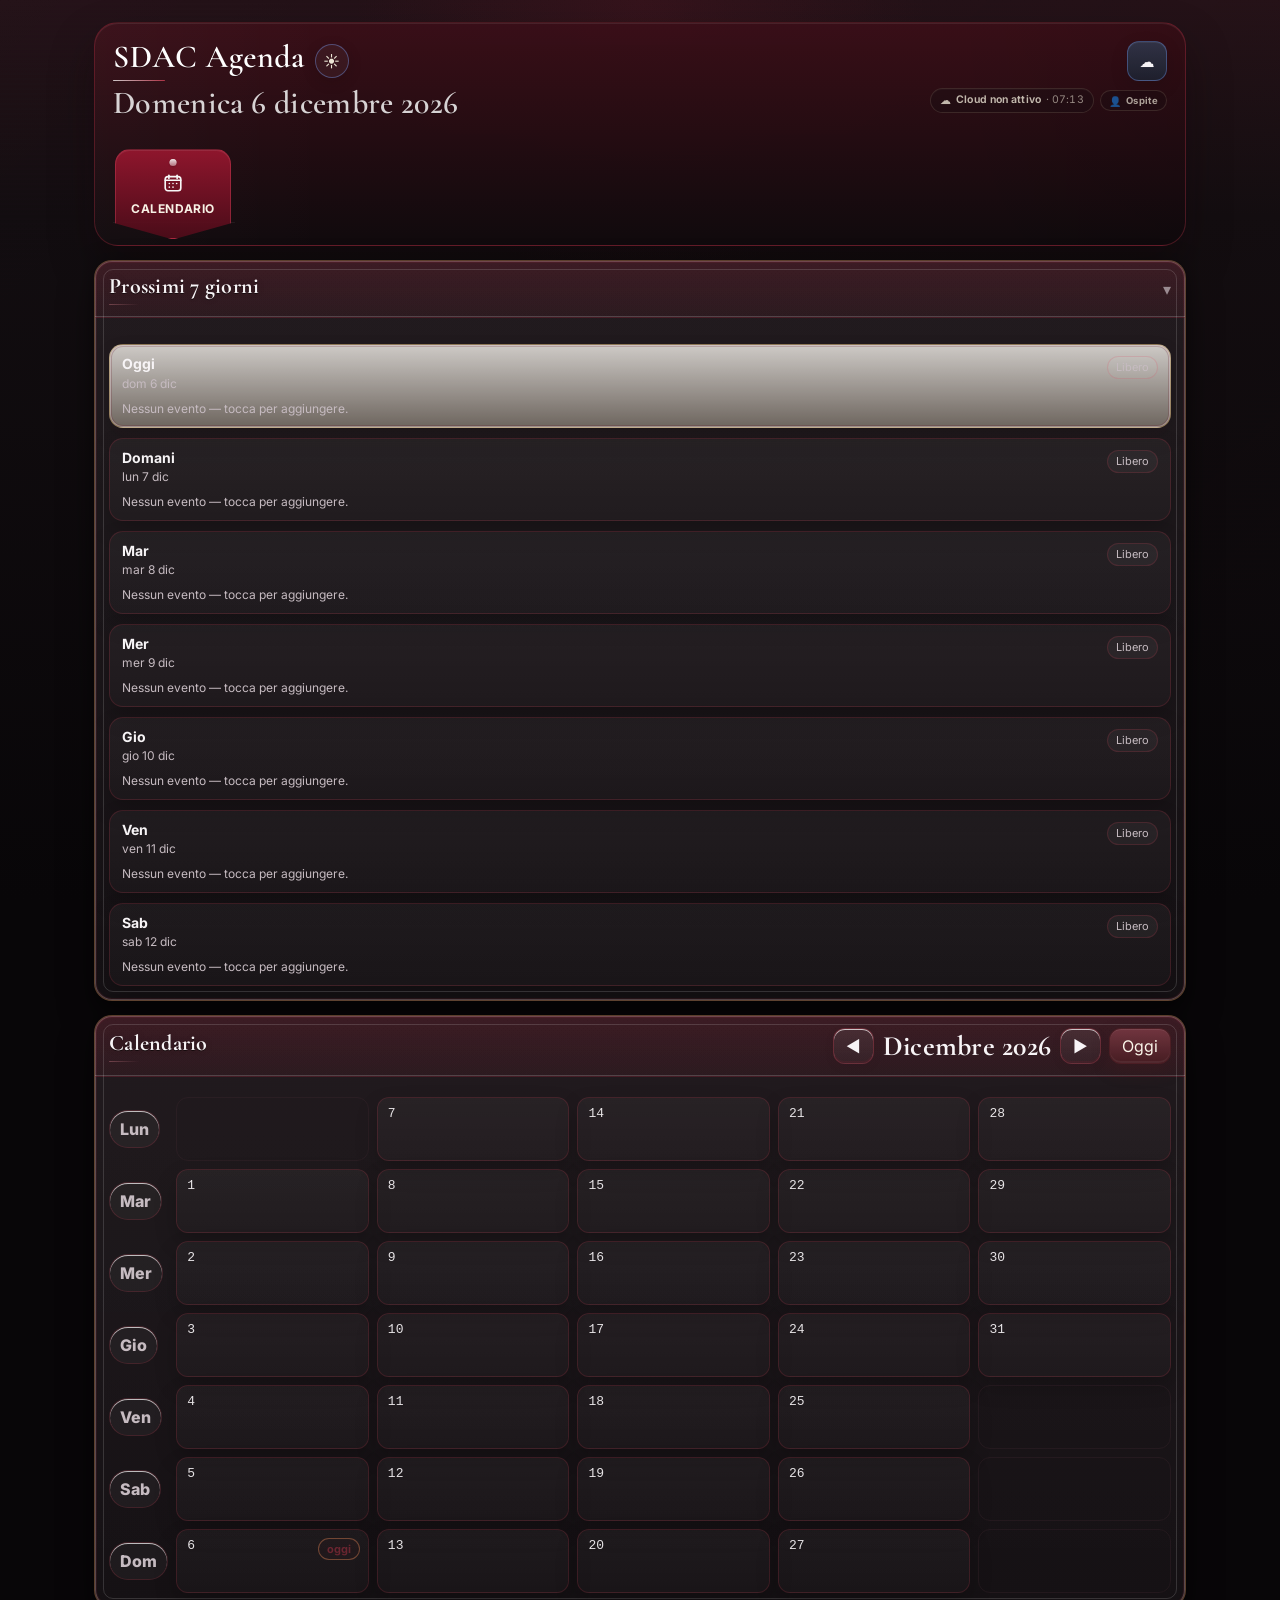
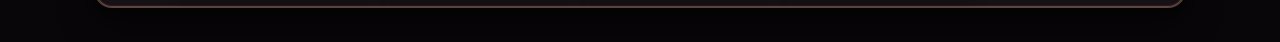
==== commit 56f7e259: "Add files via upload" ====
--- a/index.html
+++ b/index.html
@@ -186,6 +186,7 @@
           <div class="actions">
             <button class="btn hidden installActionBtn" id="installBtn" type="button" title="Installa SDAC Agenda">Installa</button>
 
+            <button class="btn iconBtn notebookHeaderBtn" id="notebookHeaderBtn" type="button" title="Apri Taccuino" aria-label="Apri Taccuino"><span aria-hidden="true">📓</span></button>
             <div class="settingsMenuWrap" id="settingsMenuWrap">
               <button class="btn iconBtn settingsMenuBtn" id="settingsMenuBtn" type="button" title="Impostazioni" aria-label="Apri Impostazioni" aria-haspopup="menu" aria-expanded="false">
                 <span class="ico" aria-hidden="true">⚙️</span>
@@ -219,7 +220,7 @@
               <span class="cloudStatusText">Non verificato</span>
               <span class="cloudStatusMeta" aria-hidden="true"></span>
             </div>
-            <div class="sessionRoleBadge" id="sessionRoleBadge" data-role="guest" title="Ruolo attivo: Ospite" aria-label="Ruolo attivo: Ospite">
+            <div class="sessionRoleBadge" id="sessionRoleBadge" role="button" tabindex="-1" data-role="guest" title="Ruolo attivo: Ospite" aria-label="Ruolo attivo: Ospite">
               <span class="sessionRoleIcon" id="sessionRoleIcon" aria-hidden="true">👤</span>
               <span class="sessionRoleText" id="sessionRoleText">Ospite</span>
             </div>
@@ -246,7 +247,7 @@
             </span>
             <span class="tabText">Calendario</span>
           </div>
-          <div class="tab bookmarkTab bookmarkTab--notebook" data-view="notebook" role="button" tabindex="0" aria-label="Taccuino" title="Taccuino">
+          <div class="tab bookmarkTab bookmarkTab--notebook hidden" data-view="notebook" role="button" tabindex="0" aria-label="Taccuino" title="Taccuino">
             <span class="tabPin" aria-hidden="true"></span>
             <span class="tabIcon" aria-hidden="true">
               <svg viewBox="0 0 24 24" fill="none" xmlns="http://www.w3.org/2000/svg">
@@ -976,7 +977,7 @@
               </div>
               <div class="field">
                 <label for="accountLoginPassword">Password</label>
-                <input id="accountLoginPassword" name="password" type="password" placeholder="Password" autocomplete="current-password">
+                <div class="accountPasswordWithToggle"><input id="accountLoginPassword" name="password" type="password" placeholder="Password" autocomplete="current-password"><button id="toggleLoginPassword" class="passwordEyeToggle" type="button" aria-label="Mostra password" title="Mostra password" aria-pressed="false"><svg viewBox="0 0 24 24" fill="none" stroke="currentColor" stroke-width="1.8" stroke-linecap="round" stroke-linejoin="round" aria-hidden="true"><path d="M2 12s3.6-7 10-7 10 7 10 7-3.6 7-10 7S2 12 2 12Z"/><circle cx="12" cy="12" r="3"/></svg></button></div>
               </div>
               <div class="accountFormActions">
                 <button class="btn primary" id="btnAccountLogin" type="submit">Accedi</button>
@@ -1050,5 +1051,15 @@
   <script src="oggi/today-view.js"></script>
   <script src="app.js"></script>
   <script src="account.js"></script>
+<script>
+(function(){
+  var host=location.hostname;
+  if (!/^(?:deploy-preview-\d+|[^.]+--)sdac-agenda\.netlify\.app$/.test(host)) return;
+  var b=document.createElement('div'); b.textContent='AMBIENTE TEST — Dati dimostrativi · Nessuna modifica all’archivio ufficiale';
+  b.setAttribute('role','status');
+  b.style.cssText='position:fixed;z-index:99999;bottom:0;left:0;right:0;background:#61430b;color:white;text-align:center;padding:7px 10px;font:600 13px Arial,sans-serif;pointer-events:none;';
+  document.body.appendChild(b);
+})();
+</script>
 </body>
 </html>
--- a/style.css
+++ b/style.css
@@ -4828,3 +4828,23 @@
     padding-inline:8px;
   }
 }
+
+/* SDAC Fase 2 - UI only. No changes to storage or cloud flows. */
+.settingsMenuBtn{display:none !important;}
+.bookmarkTab--notebook{display:none !important;}
+.notebookHeaderBtn{font-size:19px; line-height:1;}
+.notebookHeaderBtn[hidden]{display:none !important;}
+.sessionRoleBadge.adminSettingsTrigger{cursor:pointer; outline-offset:3px;}
+.sessionRoleBadge.adminSettingsTrigger:focus-visible{outline:2px solid currentColor;}
+/* Keep existing dropdown inside settingsMenuWrap; position at the top-right corner. */
+.settingsMenuWrap{position:static;}
+.settingsDropdown{z-index:200;}
+.actionsBlock{position:relative;}
+.accountModal{width:min(570px, calc(100vw - 36px));max-width:570px;}
+.accountPasswordWithToggle{position:relative; width:100%;}
+.accountPasswordWithToggle input{width:100%; padding-right:48px !important;}
+.passwordEyeToggle{position:absolute;right:7px;top:50%;transform:translateY(-50%);display:flex;align-items:center;justify-content:center;width:35px;height:35px;border:0;border-radius:8px;background:transparent;color:inherit;cursor:pointer;}
+.passwordEyeToggle svg{width:21px;height:21px;}
+.passwordEyeToggle:hover,.passwordEyeToggle:focus-visible{background:rgba(128,128,128,.2);}
+@media(max-width:520px){.accountModal{width:calc(100vw - 42px) !important;max-width:calc(100vw - 42px) !important;}.accountModalBody{padding:12px !important;}}
+.settingsDropdown{top:100%;right:0;margin-top:7px;}
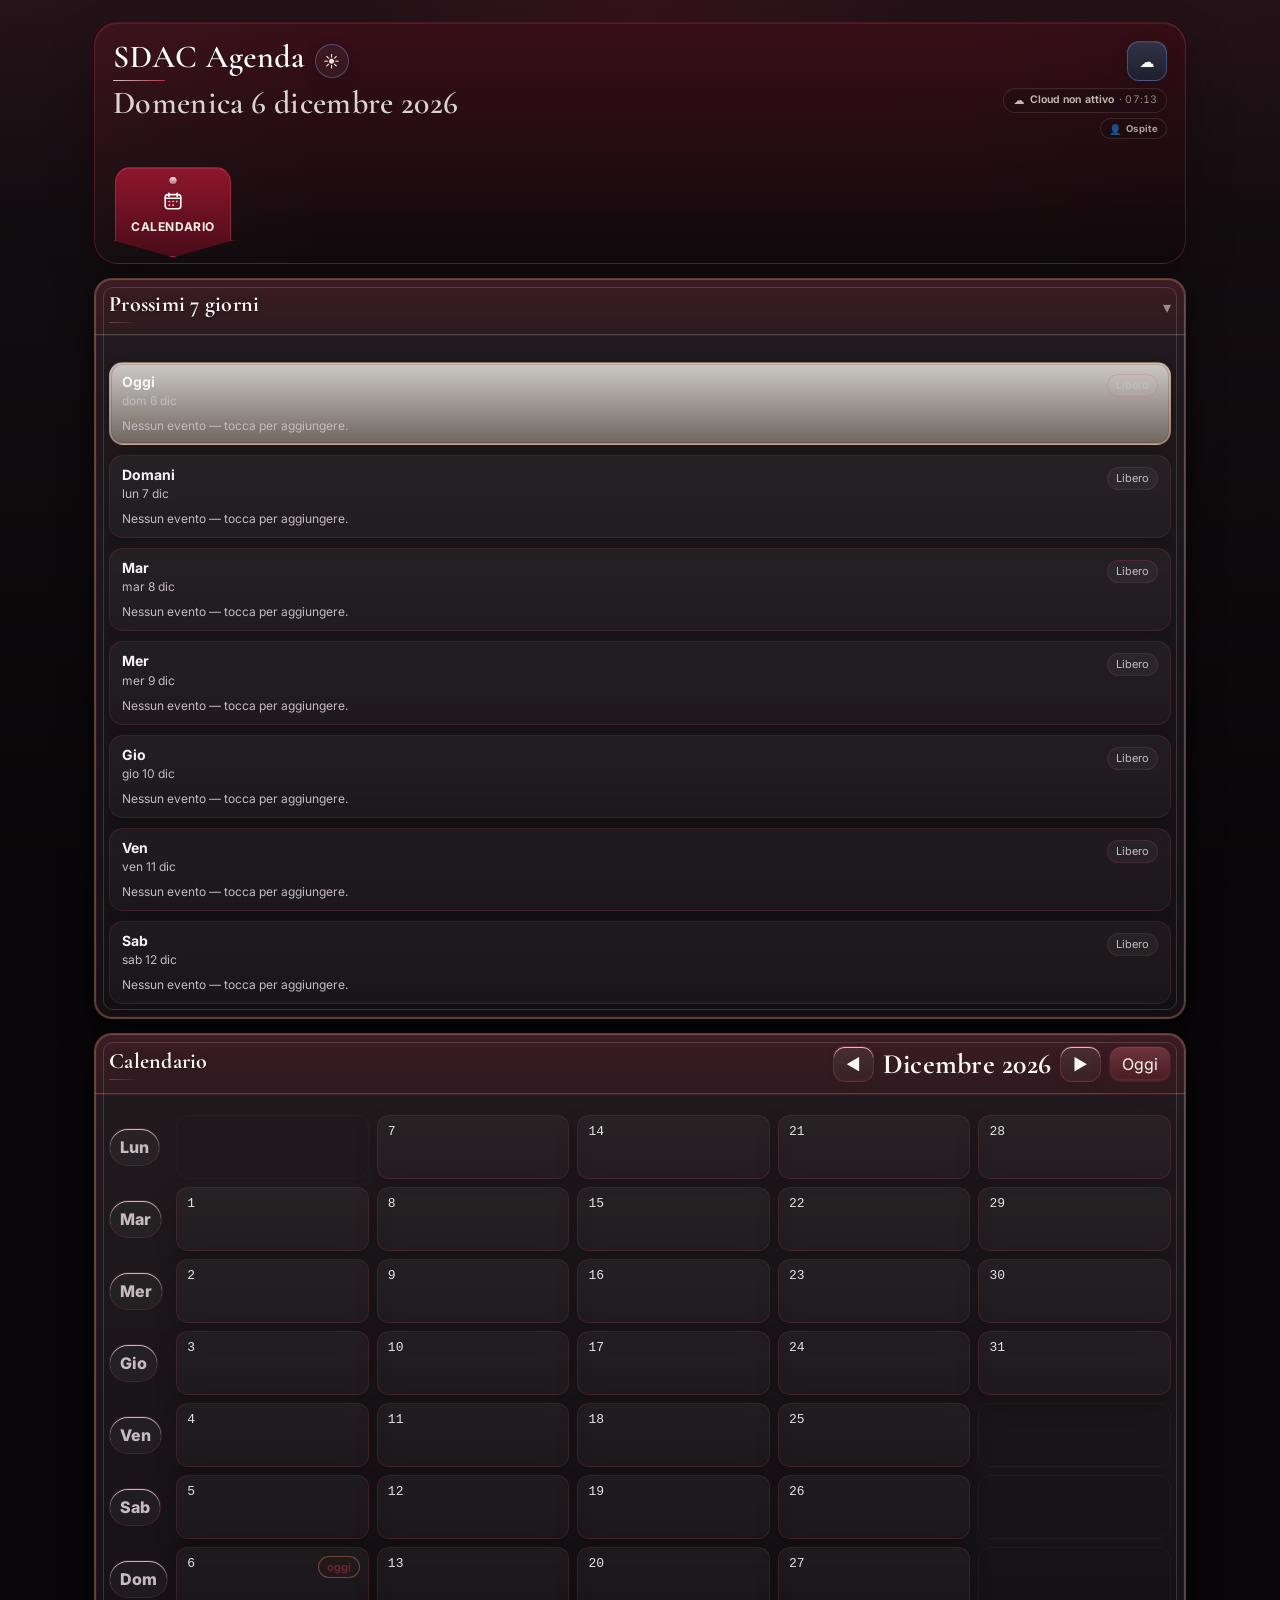
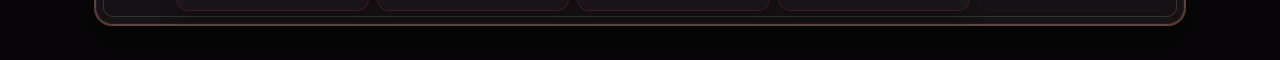
==== commit 5693a3b4: "Add files via upload" ====
--- a/index.html
+++ b/index.html
@@ -738,6 +738,30 @@
 
   </div>
 
+  <!-- Fase A: riepilogo economico per studente, SOLA LETTURA. Nessun dato viene migrato. -->
+  <div class="overlay" id="financeAggregateOverlay" role="dialog" aria-modal="true" aria-hidden="true" aria-labelledby="financeAggregateTitle">
+    <div class="modal financeAggregateModal">
+      <div class="modalHeader">
+        <div><div class="schoolEyebrow">Riepilogo economico · 2026/2027</div><h3 id="financeAggregateTitle">Studente</h3></div>
+        <button class="btn" type="button" id="closeFinanceAggregateBtn">Chiudi</button>
+      </div>
+      <div class="financeAggregateBody">
+        <div class="financeAggregateNotice">Fase A · Riepilogo dei dati storici per corso. Le quote sono sommate <strong>senza applicare sconti</strong>; la quota concordata e i pagamenti condivisi saranno gestiti nella Fase B.</div>
+        <div class="schoolEyebrow">Corsi frequentati</div>
+        <div id="financeAggregateCourses" class="financeAggregateCourseNames"></div>
+        <div class="financeAggregateTotals">
+          <div><span>Quote corsi (lordo)</span><strong id="financeAggregateFee">—</strong></div>
+          <div><span>Pagamenti registrati</span><strong id="financeAggregatePaid">—</strong></div>
+          <div><span>Differenza provvisoria</span><strong id="financeAggregateBalance">—</strong></div>
+        </div>
+        <div class="schoolEyebrow">Dettaglio dei corsi</div>
+        <div id="financeAggregateBreakdown" class="financeAggregateBreakdown"></div>
+        <div class="schoolEyebrow">Registro pagamenti storico</div>
+        <div id="financeAggregatePayments" class="financeAggregatePayments"></div>
+      </div>
+    </div>
+  </div>
+
   <!-- Finance modal -->
   <div class="overlay" id="financeOverlay" role="dialog" aria-modal="true" aria-hidden="true">
     <div class="modal financeModal">
--- a/style.css
+++ b/style.css
@@ -4848,3 +4848,77 @@
 .passwordEyeToggle:hover,.passwordEyeToggle:focus-visible{background:rgba(128,128,128,.2);}
 @media(max-width:520px){.accountModal{width:calc(100vw - 42px) !important;max-width:calc(100vw - 42px) !important;}.accountModalBody{padding:12px !important;}}
 .settingsDropdown{top:100%;right:0;margin-top:7px;}
+
+
+/* ===== SDAC: layout account e indicatori header (solo presentazione) ===== */
+/* Email e Ruolo in prima riga; Sincronizzazione su tutta la seconda. */
+.accountInfoGrid{
+  display:grid;
+  grid-template-columns:minmax(0, 1.85fr) minmax(0, 1fr);
+  gap:10px;
+}
+.accountInfoGrid > .accountInfoItem{
+  min-width:0;
+  max-width:100%;
+}
+.accountInfoGrid > .accountInfoItem:nth-child(3){
+  grid-column:1 / -1;
+}
+/* Le email lunghe non devono invadere la colonna Ruolo. */
+#accountUserEmail{
+  display:block;
+  max-width:100%;
+  overflow-wrap:anywhere;
+  word-break:break-word;
+  line-height:1.35;
+}
+.accountInfoItem .accountRoleBadge{
+  max-width:100%;
+  white-space:normal;
+  overflow-wrap:anywhere;
+}
+/* Su telefoni molto stretti i tre riquadri diventano verticali. */
+@media (max-width:390px){
+  .accountInfoGrid{grid-template-columns:minmax(0, 1fr);}
+  .accountInfoGrid > .accountInfoItem:nth-child(3){grid-column:auto;}
+}
+/* Indicatore Cloud sopra l'indicatore Ruolo, allineati a destra. */
+.headerStatusStack{
+  display:flex;
+  flex-direction:column;
+  align-items:flex-end;
+  justify-content:flex-start;
+  flex-wrap:nowrap;
+  gap:5px;
+  min-width:0;
+}
+.headerStatusStack > .cloudSyncStatus,
+.headerStatusStack > .sessionRoleBadge{
+  flex:0 0 auto;
+  width:max-content;
+  max-width:100%;
+}
+@media (max-width:760px){
+  .headerStatusStack{gap:4px;}
+}
+@media (max-width:340px){
+  .headerStatusStack{flex-wrap:nowrap;}
+}
+
+/* Fase A - schede amministrative aggregate, sola consultazione */
+.administrationFeeRow--student .administrationStudentCourses{white-space:normal;overflow-wrap:anywhere;line-height:1.4}
+.administrationFeeRow--student .administrationAmounts small{white-space:normal;line-height:1.2}
+.financeAggregateModal{width:min(780px,100%);max-height:calc(100vh - 28px);display:flex;flex-direction:column}
+.financeAggregateBody{padding:16px;overflow-y:auto;display:grid;gap:13px;min-width:0}
+.financeAggregateNotice{padding:11px 13px;border:1px solid var(--line);border-radius:12px;font-size:12px;line-height:1.5;color:var(--muted)}
+.financeAggregateCourseNames{font-size:13px;line-height:1.5;overflow-wrap:anywhere}
+.financeAggregateTotals{display:grid;grid-template-columns:repeat(3,minmax(0,1fr));gap:9px}
+.financeAggregateTotals>div{border:1px solid var(--line);border-radius:13px;padding:12px;display:grid;gap:6px;min-width:0}
+.financeAggregateTotals span{font-size:11px;color:var(--muted)}
+.financeAggregateTotals strong{font-size:19px;overflow-wrap:anywhere}
+.financeAggregateBreakdown,.financeAggregatePayments{display:grid;gap:8px}
+.financeAggregateCourse,.financeAggregatePayment{border:1px solid var(--line);border-radius:12px;padding:11px;display:flex;align-items:center;justify-content:space-between;gap:12px}
+.financeAggregateCourse>div,.financeAggregatePayment>div{min-width:0;display:grid;gap:4px}
+.financeAggregateCourse span,.financeAggregatePayment span,.financeAggregatePayment small{font-size:12px;color:var(--muted);overflow-wrap:anywhere}
+.financeAggregatePayment strong{white-space:nowrap}
+@media(max-width:600px){.financeAggregateBody{padding:12px}.financeAggregateTotals{grid-template-columns:1fr}.financeAggregateCourse{align-items:flex-start;flex-wrap:wrap}.financeAggregateCourse .btn{margin-left:auto}}
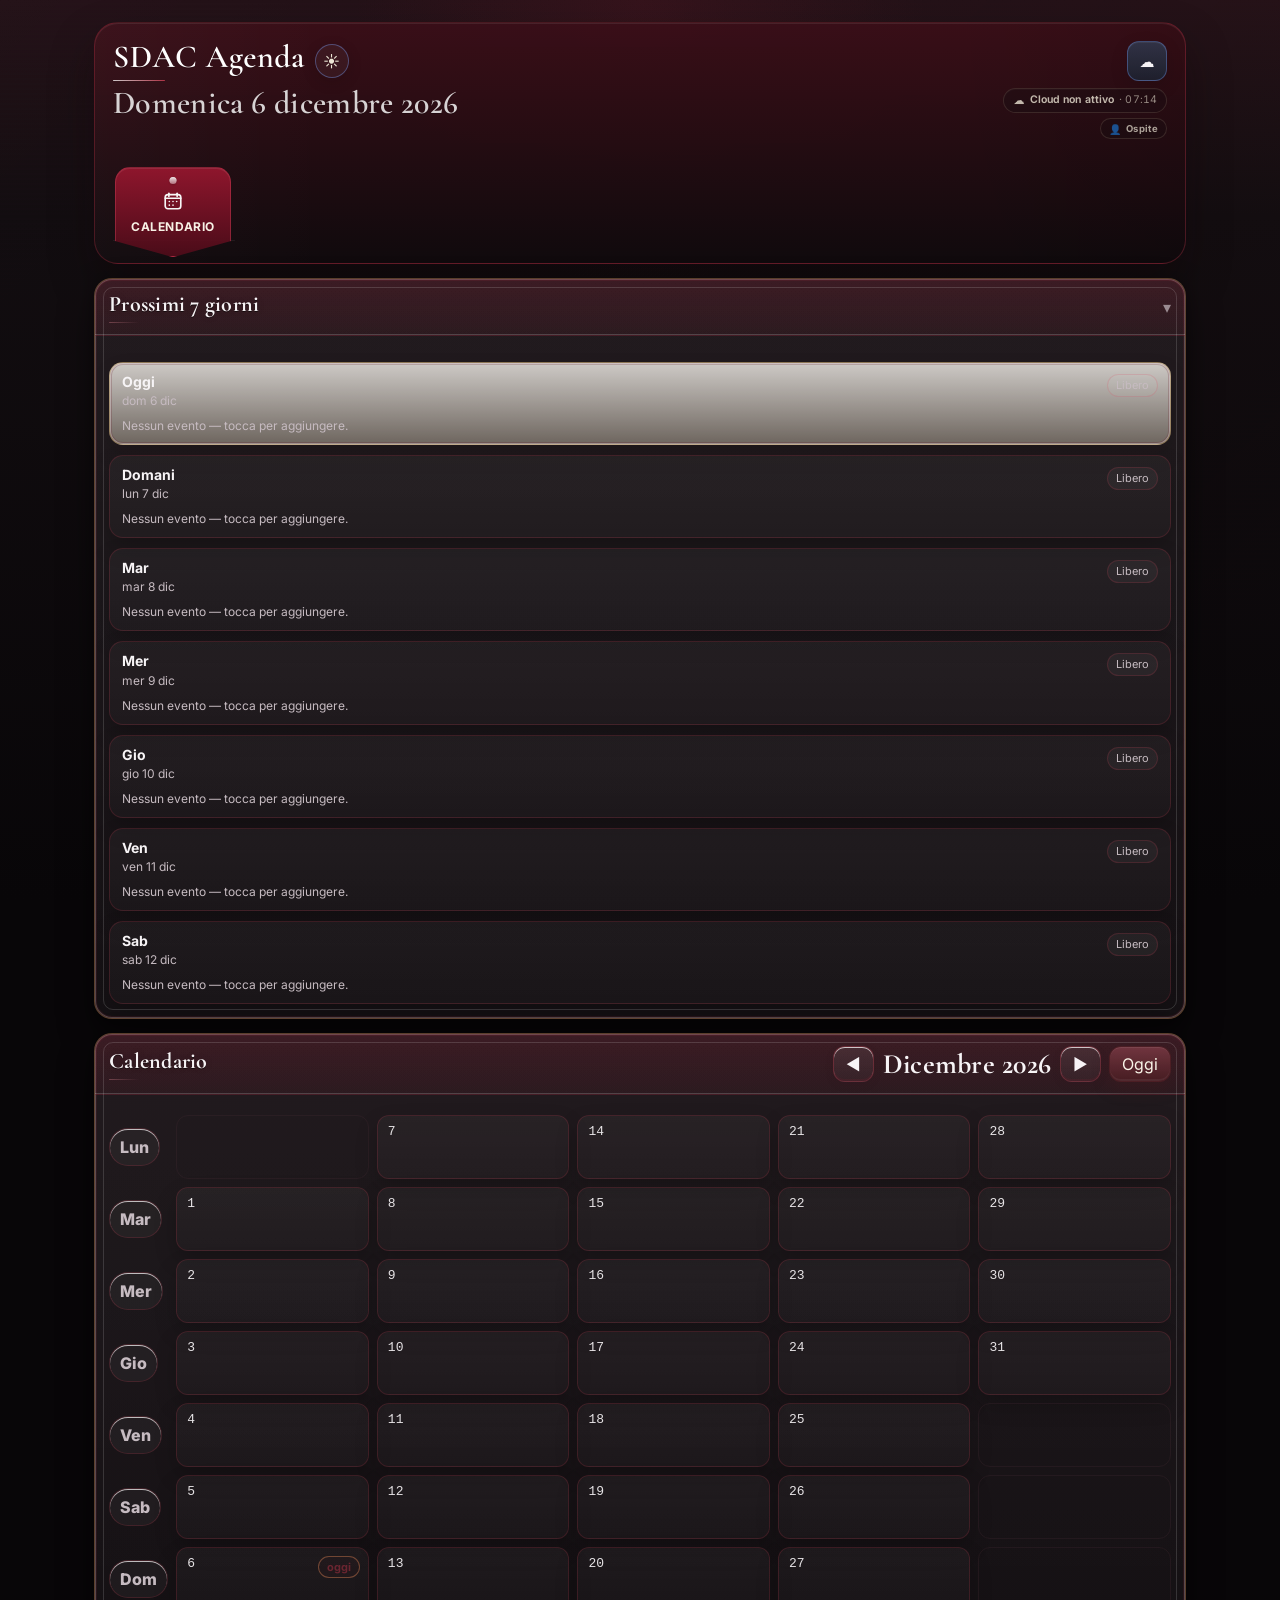
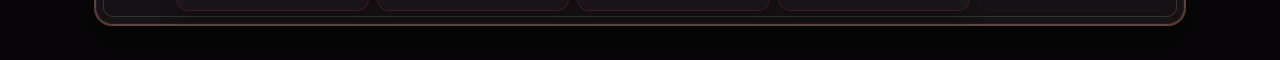
==== commit c76fbec2: "Add files via upload" ====
--- a/index.html
+++ b/index.html
@@ -746,18 +746,42 @@
         <button class="btn" type="button" id="closeFinanceAggregateBtn">Chiudi</button>
       </div>
       <div class="financeAggregateBody">
-        <div class="financeAggregateNotice">Fase A · Riepilogo dei dati storici per corso. Le quote sono sommate <strong>senza applicare sconti</strong>; la quota concordata e i pagamenti condivisi saranno gestiti nella Fase B.</div>
+        <div class="financeAggregateNotice">Fase B · Le registrazioni storiche rimangono nei rispettivi corsi. La quota concordata e le nuove rate sono condivise tra tutti i corsi dello studente.</div>
         <div class="schoolEyebrow">Corsi frequentati</div>
         <div id="financeAggregateCourses" class="financeAggregateCourseNames"></div>
         <div class="financeAggregateTotals">
-          <div><span>Quote corsi (lordo)</span><strong id="financeAggregateFee">—</strong></div>
+          <div><span id="financeAggregateFeeLabel">Quota proposta (da confermare)</span><strong id="financeAggregateFee">—</strong></div>
           <div><span>Pagamenti registrati</span><strong id="financeAggregatePaid">—</strong></div>
-          <div><span>Differenza provvisoria</span><strong id="financeAggregateBalance">—</strong></div>
+          <div><span>Residuo complessivo</span><strong id="financeAggregateBalance">—</strong></div>
+        </div>
+        <p class="hint" id="financeAggregateAgreementHint">Quota da verificare.</p>
+        <div class="financeAggregateSettings">
+          <div class="schoolEyebrow">Quota complessiva e agevolazioni</div>
+          <p class="hint">Quote lorde: <strong id="financeAggregateGross">—</strong> · Quota con regola SDAC (prima delle agevolazioni personali): <strong id="financeAggregateProposed">—</strong>. Due corsi: 50% sul meno caro; tre: meno caro gratuito; quattro: 3.000 €; cinque o più: da concordare.</p>
+          <div class="financeAggregateFields">
+            <div class="field"><label for="financeAggregateDiscountType">Sconto ulteriore</label><select id="financeAggregateDiscountType"><option value="amount">Importo (€)</option><option value="percent">Percentuale (%)</option></select></div>
+            <div class="field"><label for="financeAggregateDiscountValue">Valore dello sconto</label><input id="financeAggregateDiscountValue" type="number" min="0" step="0.01"></div>
+            <div class="field"><label for="financeAggregateAgreed">Quota complessiva concordata (€)</label><input id="financeAggregateAgreed" type="number" min="0" step="0.01" placeholder="Vuoto = calcolo proposto"></div>
+            <div class="field"><label for="financeAggregateDueDate">Scadenza saldo</label><input id="financeAggregateDueDate" type="date" value="2027-04-30"></div>
+            <div class="field financeAggregateWide"><label for="financeAggregateDiscountReason">Motivo dello sconto / accordo</label><input id="financeAggregateDiscountReason" type="text" placeholder="Es. ex allievo, convenzione, accordo speciale"></div>
+          </div>
+          <button id="saveFinanceAggregateBtn" class="btn primary" type="button">Salva quota e agevolazioni</button>
+          <p class="hint">L'acconto è incluso nella quota complessiva. Le quote già registrate per corso non vengono riscritte.</p>
         </div>
         <div class="schoolEyebrow">Dettaglio dei corsi</div>
         <div id="financeAggregateBreakdown" class="financeAggregateBreakdown"></div>
         <div class="schoolEyebrow">Registro pagamenti storico</div>
         <div id="financeAggregatePayments" class="financeAggregatePayments"></div>
+        <div class="financeAggregateSettings"><div class="schoolEyebrow">Registra rata condivisa</div>
+          <div class="financeAggregateFields">
+            <div class="field"><label for="sharedPaymentKind">Tipo</label><select id="sharedPaymentKind"><option value="payment">Pagamento / rata</option><option value="deposit">Acconto</option></select></div>
+            <div class="field"><label for="sharedPaymentAmount">Importo (€)</label><input id="sharedPaymentAmount" type="number" min="0.01" step="0.01"></div>
+            <div class="field"><label for="sharedPaymentDate">Data</label><input id="sharedPaymentDate" type="date"></div>
+            <div class="field"><label for="sharedPaymentMethod">Metodo</label><select id="sharedPaymentMethod"><option value="">Non indicato</option><option value="Bonifico">Bonifico</option><option value="Contanti">Contanti</option><option value="Carta/POS">Carta / POS</option><option value="Altro">Altro</option></select></div>
+            <div class="field financeAggregateWide"><label for="sharedPaymentNote">Nota / riferimento corso facoltativo</label><input id="sharedPaymentNote" type="text" placeholder="Es. rata 2, corso Regia"></div>
+          </div>
+          <button id="addSharedPaymentBtn" class="btn primary" type="button">Registra pagamento condiviso</button>
+        </div>
       </div>
     </div>
   </div>
--- a/style.css
+++ b/style.css
@@ -4922,3 +4922,12 @@
 .financeAggregateCourse span,.financeAggregatePayment span,.financeAggregatePayment small{font-size:12px;color:var(--muted);overflow-wrap:anywhere}
 .financeAggregatePayment strong{white-space:nowrap}
 @media(max-width:600px){.financeAggregateBody{padding:12px}.financeAggregateTotals{grid-template-columns:1fr}.financeAggregateCourse{align-items:flex-start;flex-wrap:wrap}.financeAggregateCourse .btn{margin-left:auto}}
+
+/* Fase B - quota studente e registro condiviso */
+.financeAggregateSettings{border:1px solid var(--line);border-radius:13px;padding:14px;display:grid;gap:10px}
+.financeAggregateSettings .hint{line-height:1.5}
+.financeAggregateFields{display:grid;grid-template-columns:repeat(2,minmax(0,1fr));gap:6px 12px}
+.financeAggregateFields .field{min-width:0;margin:3px 0}
+.financeAggregateFields input,.financeAggregateFields select{max-width:100%}
+.financeAggregateWide{grid-column:1/-1}
+@media(max-width:560px){.financeAggregateFields{grid-template-columns:1fr}.financeAggregateWide{grid-column:auto}}
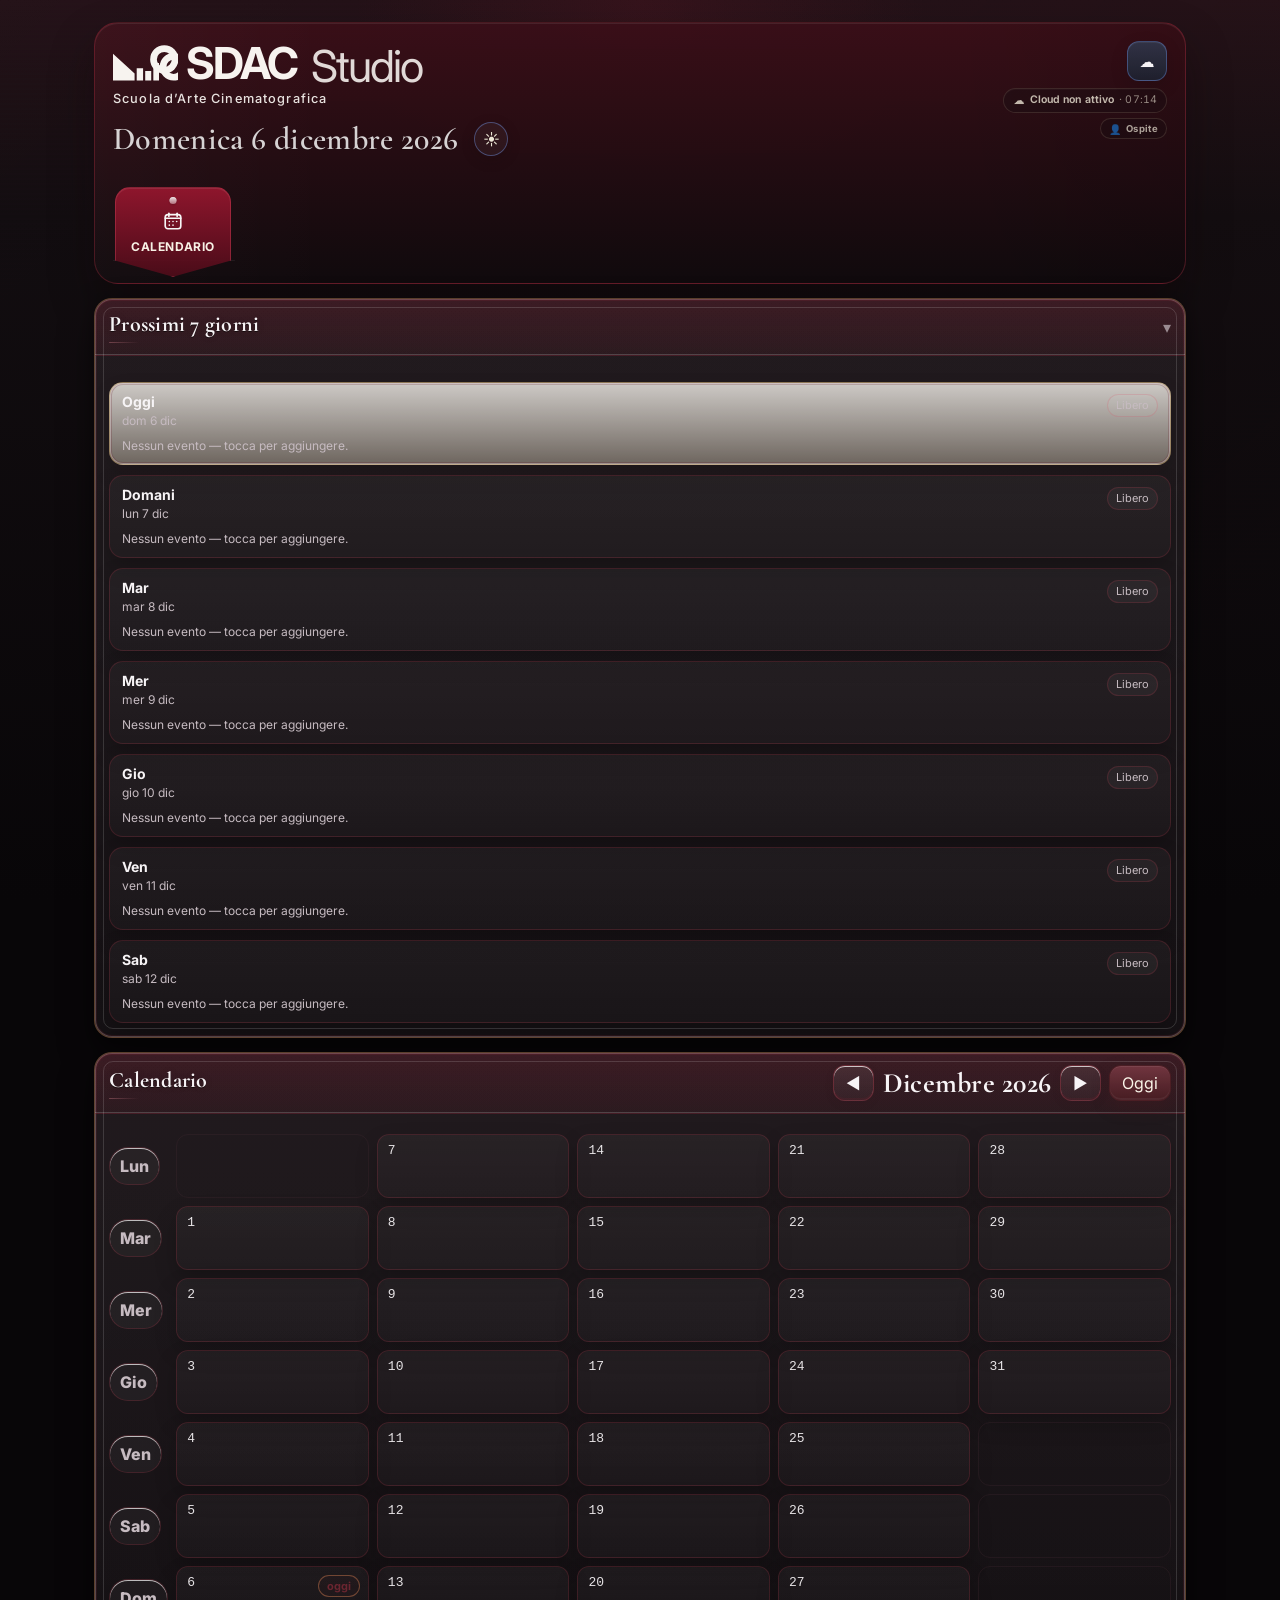
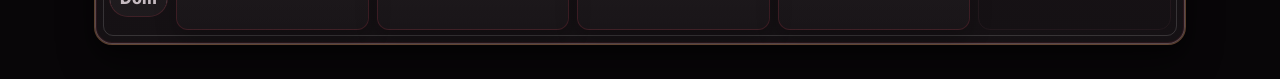
==== commit e21ba2f6: "Add files via upload" ====
--- a/index.html
+++ b/index.html
@@ -4,12 +4,12 @@
   <meta charset="utf-8">
   <meta name="viewport" content="width=device-width, initial-scale=1">
   <meta http-equiv="X-UA-Compatible" content="IE=edge">
-  <title>SDAC Agenda - Calendario condiviso della Scuola D'Arte Cinematografica di Genova</title>
+  <title>SDAC Studio - Calendario condiviso della Scuola D'Arte Cinematografica di Genova</title>
   <meta name="theme-color" id="themeColorMeta" content="#9f1020">
-  <meta name="description" content="SDAC Agenda: calendario condiviso, taccuino e rubrica per la Scuola D'Arte Cinematografica di Genova.">
+  <meta name="description" content="SDAC Studio: calendario condiviso, taccuino e rubrica per la Scuola D'Arte Cinematografica di Genova.">
   <meta name="apple-mobile-web-app-capable" content="yes">
   <meta name="apple-mobile-web-app-status-bar-style" content="black-translucent">
-  <meta name="apple-mobile-web-app-title" content="SDAC Agenda">
+  <meta name="apple-mobile-web-app-title" content="SDAC Studio">
   <script>
     (function(){
       try{
@@ -173,18 +173,33 @@
         <div class="headLeft">
           <div class="brandBlock">
             <div class="brandRow">
-              <h1 class="brandTitle">SDAC Agenda</h1>
+              <h1 class="studioBrand" aria-label="SDAC Studio">
+                <span class="studioBrandMain">
+                  <a class="studioBrandLink" href="https://www.sdac.it/" target="_blank" rel="noopener noreferrer" title="Apri il sito ufficiale SDAC (nuova scheda)" aria-label="SDAC — apri il sito ufficiale in una nuova scheda">
+                    <svg class="studioBrandSymbol" viewBox="0 0 184 100" aria-hidden="true" focusable="false" xmlns="http://www.w3.org/2000/svg">
+                      <path fill="currentColor" d="M0 24 61 80V100H0Z M67 65H85V100H67Z M91 73H108V100H91Z M114 50H130V100H114Z"/>
+                      <path fill="currentColor" fill-rule="evenodd" d="M145 0a40 40 0 1 0 0 80 40 40 0 0 0 0-80Zm0 19a21 21 0 1 1 0 42 21 21 0 0 1 0-42Z"/>
+                      <path fill="currentColor" fill-rule="evenodd" d="M175 46a39 39 0 1 0 0 78 39 39 0 0 0 0-78Zm0 19a20 20 0 1 1 0 40 20 20 0 0 1 0-40Z" transform="translate(-4 -24)"/>
+                    </svg>
+                    <span class="studioBrandName">SDAC</span>
+                  </a>
+                  <span class="studioBrandStudio">Studio</span>
+                </span>
+                <span class="studioBrandTagline">Scuola d’Arte Cinematografica</span>
+              </h1>
+            </div>
+            <div class="brandDateRow">
+              <button id="todayLine" class="todayLine todayLineButton" type="button" title="Apri Oggi" aria-label="Apri la pagina Oggi"></button>
               <button class="btn iconBtn themeToggleBtn" id="themeToggleBtn" type="button" title="Passa alla modalità chiara" aria-label="Passa alla modalità chiara">
                 <span class="ico" id="themeToggleIcon">☀️</span>
               </button>
             </div>
-            <button id="todayLine" class="todayLine todayLineButton" type="button" title="Apri Oggi" aria-label="Apri la pagina Oggi"></button>
           </div>
         </div>
 
         <div class="actionsBlock">
           <div class="actions">
-            <button class="btn hidden installActionBtn" id="installBtn" type="button" title="Installa SDAC Agenda">Installa</button>
+            <button class="btn hidden installActionBtn" id="installBtn" type="button" title="Installa SDAC Studio">Installa</button>
 
             <button class="btn iconBtn notebookHeaderBtn" id="notebookHeaderBtn" type="button" title="Apri Taccuino" aria-label="Apri Taccuino"><span aria-hidden="true">📓</span></button>
             <div class="settingsMenuWrap" id="settingsMenuWrap">
@@ -738,7 +753,7 @@
 
   </div>
 
-  <!-- Fase A: riepilogo economico per studente, SOLA LETTURA. Nessun dato viene migrato. -->
+  <!-- Riepilogo economico complessivo dello studente -->
   <div class="overlay" id="financeAggregateOverlay" role="dialog" aria-modal="true" aria-hidden="true" aria-labelledby="financeAggregateTitle">
     <div class="modal financeAggregateModal">
       <div class="modalHeader">
@@ -746,7 +761,6 @@
         <button class="btn" type="button" id="closeFinanceAggregateBtn">Chiudi</button>
       </div>
       <div class="financeAggregateBody">
-        <div class="financeAggregateNotice">Fase B · Le registrazioni storiche rimangono nei rispettivi corsi. La quota concordata e le nuove rate sono condivise tra tutti i corsi dello studente.</div>
         <div class="schoolEyebrow">Corsi frequentati</div>
         <div id="financeAggregateCourses" class="financeAggregateCourseNames"></div>
         <div class="financeAggregateTotals">
@@ -757,19 +771,14 @@
         <p class="hint" id="financeAggregateAgreementHint">Quota da verificare.</p>
         <div class="financeAggregateSettings">
           <div class="schoolEyebrow">Quota complessiva e agevolazioni</div>
-          <p class="hint">Quote lorde: <strong id="financeAggregateGross">—</strong> · Quota con regola SDAC (prima delle agevolazioni personali): <strong id="financeAggregateProposed">—</strong>. Due corsi: 50% sul meno caro; tre: meno caro gratuito; quattro: 3.000 €; cinque o più: da concordare.</p>
-          <div class="financeAggregateFields">
-            <div class="field"><label for="financeAggregateDiscountType">Sconto ulteriore</label><select id="financeAggregateDiscountType"><option value="amount">Importo (€)</option><option value="percent">Percentuale (%)</option></select></div>
-            <div class="field"><label for="financeAggregateDiscountValue">Valore dello sconto</label><input id="financeAggregateDiscountValue" type="number" min="0" step="0.01"></div>
+          <div class="financeAggregateFields financeAggregateFields--agreement">
             <div class="field"><label for="financeAggregateAgreed">Quota complessiva concordata (€)</label><input id="financeAggregateAgreed" type="number" min="0" step="0.01" placeholder="Vuoto = calcolo proposto"></div>
+            <div class="field"><label for="financeAggregateDiscountValue">Sconto ulteriore</label><div class="financeDiscountControl"><input id="financeAggregateDiscountValue" type="number" min="0" step="0.01" aria-label="Valore dello sconto ulteriore"><input id="financeAggregateDiscountType" type="hidden" value="amount"><button id="financeAggregateDiscountToggle" class="financeDiscountToggle" type="button" aria-label="Attiva sconto in percentuale" aria-pressed="false" title="Passa da euro a percentuale">%</button></div></div>
+            <div class="field"><label for="financeAggregateDiscountReason">Motivo dello sconto / accordo</label><input id="financeAggregateDiscountReason" type="text" placeholder="Es. ex allievo, convenzione, accordo speciale"></div>
             <div class="field"><label for="financeAggregateDueDate">Scadenza saldo</label><input id="financeAggregateDueDate" type="date" value="2027-04-30"></div>
-            <div class="field financeAggregateWide"><label for="financeAggregateDiscountReason">Motivo dello sconto / accordo</label><input id="financeAggregateDiscountReason" type="text" placeholder="Es. ex allievo, convenzione, accordo speciale"></div>
           </div>
           <button id="saveFinanceAggregateBtn" class="btn primary" type="button">Salva quota e agevolazioni</button>
-          <p class="hint">L'acconto è incluso nella quota complessiva. Le quote già registrate per corso non vengono riscritte.</p>
-        </div>
-        <div class="schoolEyebrow">Dettaglio dei corsi</div>
-        <div id="financeAggregateBreakdown" class="financeAggregateBreakdown"></div>
+        </div>
         <div class="schoolEyebrow">Registro pagamenti storico</div>
         <div id="financeAggregatePayments" class="financeAggregatePayments"></div>
         <div class="financeAggregateSettings"><div class="schoolEyebrow">Registra rata condivisa</div>
@@ -1053,7 +1062,7 @@
                 <button class="btn" id="btnAccountPasswordCancel" type="button">Torna all'accesso</button>
               </div>
             </form>
-            <div class="hint">La password non viene salvata da SDAC Agenda. Se il browser lo propone, puoi memorizzarla nel suo gestore credenziali.</div>
+            <div class="hint">La password non viene salvata da SDAC Studio. Se il browser lo propone, puoi memorizzarla nel suo gestore credenziali.</div>
           </div>
         </div>
 
--- a/style.css
+++ b/style.css
@@ -4931,3 +4931,76 @@
 .financeAggregateFields input,.financeAggregateFields select{max-width:100%}
 .financeAggregateWide{grid-column:1/-1}
 @media(max-width:560px){.financeAggregateFields{grid-template-columns:1fr}.financeAggregateWide{grid-column:auto}}
+
+/* Fase B.1 - riepilogo compatto, link corsi e selettore sconto */
+.financeAggregateCourseNames{display:flex;flex-wrap:wrap;gap:7px}
+.financeAggregateCourseLink{font:inherit;font-size:12px;font-weight:700;color:var(--accent);background:var(--panel-strong);border:1px solid var(--line);border-radius:999px;padding:7px 11px;cursor:pointer;max-width:100%;text-align:left;overflow-wrap:anywhere}
+.financeAggregateCourseLink:hover{border-color:var(--accent);background:var(--panel-soft)}
+.financeAggregateCourseLink:focus-visible,.financeDiscountToggle:focus-visible{outline:2px solid var(--accent);outline-offset:2px}
+.financeAggregateTotals{gap:6px}
+.financeAggregateTotals>div{padding:8px 9px;gap:4px}
+.financeAggregateTotals span{font-size:10px;line-height:1.25}
+.financeAggregateTotals strong{font-size:clamp(13px,2vw,17px);line-height:1.2}
+.financeAggregateFields--agreement{grid-template-columns:repeat(2,minmax(0,1fr));gap:8px 12px}
+.financeDiscountControl{display:flex;gap:6px;min-width:0}
+.financeDiscountControl input{flex:1;min-width:0}
+.financeDiscountToggle{width:39px;flex:0 0 39px;border:1px solid var(--line);background:var(--panel-strong);border-radius:10px;color:var(--accent);font:inherit;font-weight:700;cursor:pointer}
+.financeDiscountToggle.isPercent{background:var(--accent);border-color:var(--accent);color:#fff}
+@media(max-width:560px){.financeAggregateFields--agreement{grid-template-columns:1fr}.financeAggregateTotals{grid-template-columns:repeat(3,minmax(0,1fr))}.financeAggregateTotals>div{padding:7px 5px}.financeAggregateTotals span{font-size:9px}.financeAggregateTotals strong{font-size:12px}}
+
+/* SDAC Studio - marchio vettoriale, testo selezionabile, link accessibile */
+.studioBrand{margin:0;min-width:0;display:flex;flex-direction:column;align-items:flex-start;gap:2px;color:#f7f3ef;line-height:1;max-width:100%;font-family:Inter,Arial,sans-serif;}
+.studioBrandMain{display:flex;align-items:baseline;gap:.32em;white-space:nowrap;max-width:100%;}
+.studioBrandLink{display:inline-flex;align-items:baseline;gap:.10em;color:inherit;text-decoration:none;border-bottom:2px solid transparent;outline-offset:3px;}
+.studioBrandLink:hover{color:#fff0ed;border-bottom-color:#a82945;}
+.studioBrandLink:focus-visible{outline:2px solid #e8b7c2;border-radius:3px;}
+.studioBrandSymbol{width:1.62em;height:.88em;flex:none;align-self:center;overflow:visible;}
+.studioBrandName{font-size:1em;font-weight:700;letter-spacing:-.045em;}
+.studioBrandStudio{font-size:1em;font-weight:400;letter-spacing:-.045em;opacity:.89;}
+.studioBrandTagline{display:block;font-size:.255em;font-weight:500;letter-spacing:.17em;line-height:1.3;white-space:nowrap;opacity:.80;max-width:100%;}
+.brandRow .studioBrand{font-size:clamp(23px,2.6vw,35px);}
+:root[data-theme="light"] .studioBrand{color:#5b2a31;}
+:root[data-theme="light"] .studioBrandLink:hover{color:#8d3348;}
+@media (max-width:860px){.brandRow .studioBrand{font-size:clamp(20px,3vw,29px);}}
+@media (max-width:640px){.brandRow .studioBrand{font-size:clamp(17px,4.5vw,25px);} .studioBrandTagline{letter-spacing:.08em;font-size:.24em;}}
+@media (max-width:430px){.brandRow .studioBrand{font-size:clamp(16px,4.6vw,20px);} .studioBrandMain{gap:.22em;}.studioBrandSymbol{width:1.40em;}}
+@media (max-width:350px){.brandRow .studioBrand{font-size:16px;}.studioBrandTagline{font-size:.22em;letter-spacing:.03em;}}
+
+
+/* SDAC Studio - intestazione su due righe (marchio / data + tema).
+   Nessuna modifica ai controlli Cloud o ai permessi. */
+.brandBlock{gap:12px;max-width:100%;}
+.brandRow{width:100%;min-width:0;}
+.brandRow .studioBrand{font-size:clamp(32px,3.65vw,44px);}
+.studioBrandMain{gap:.32em;}
+.studioBrandLink{gap:.18em;align-items:center;}
+.studioBrandSymbol{width:1.48em;height:.86em;overflow:hidden;}
+.studioBrandTagline{font-size:.29em;letter-spacing:.09em;line-height:1.4;opacity:.93;}
+.brandDateRow{display:flex;align-items:center;justify-content:flex-start;gap:13px;min-width:0;max-width:100%;}
+.brandDateRow .todayLineButton{max-width:none;white-space:normal;line-height:1.12;}
+.brandDateRow .themeToggleBtn{flex:0 0 auto;width:34px;height:34px;min-width:34px;}
+@media (max-width:860px){
+  .brandRow .studioBrand{font-size:clamp(26px,3.9vw,37px);}
+  .brandBlock{gap:9px;}
+}
+@media (max-width:760px){
+  .brandRow .studioBrand{font-size:clamp(24px,4.7vw,32px);}
+  .brandDateRow{gap:10px;}
+  .brandDateRow .todayLineButton{font-size:clamp(14px,2.5vw,19px);}
+}
+@media (max-width:520px){
+  .brandRow .studioBrand{font-size:clamp(21px,5.2vw,27px);}
+  .studioBrandTagline{font-size:.28em;letter-spacing:.055em;}
+  .brandDateRow .themeToggleBtn{width:31px;min-width:31px;height:31px;}
+}
+@media (max-width:430px){
+  .brandRow .studioBrand{font-size:clamp(19px,5.25vw,23px);}
+  .studioBrandSymbol{width:1.34em;}
+  .brandDateRow .todayLineButton{font-size:clamp(13px,3.55vw,16px);}
+}
+@media (max-width:350px){
+  .brandRow .studioBrand{font-size:17px;}
+  .studioBrandTagline{font-size:.27em;letter-spacing:0;}
+  .brandDateRow{gap:6px;}
+  .brandDateRow .todayLineButton{font-size:12.5px;}
+}
